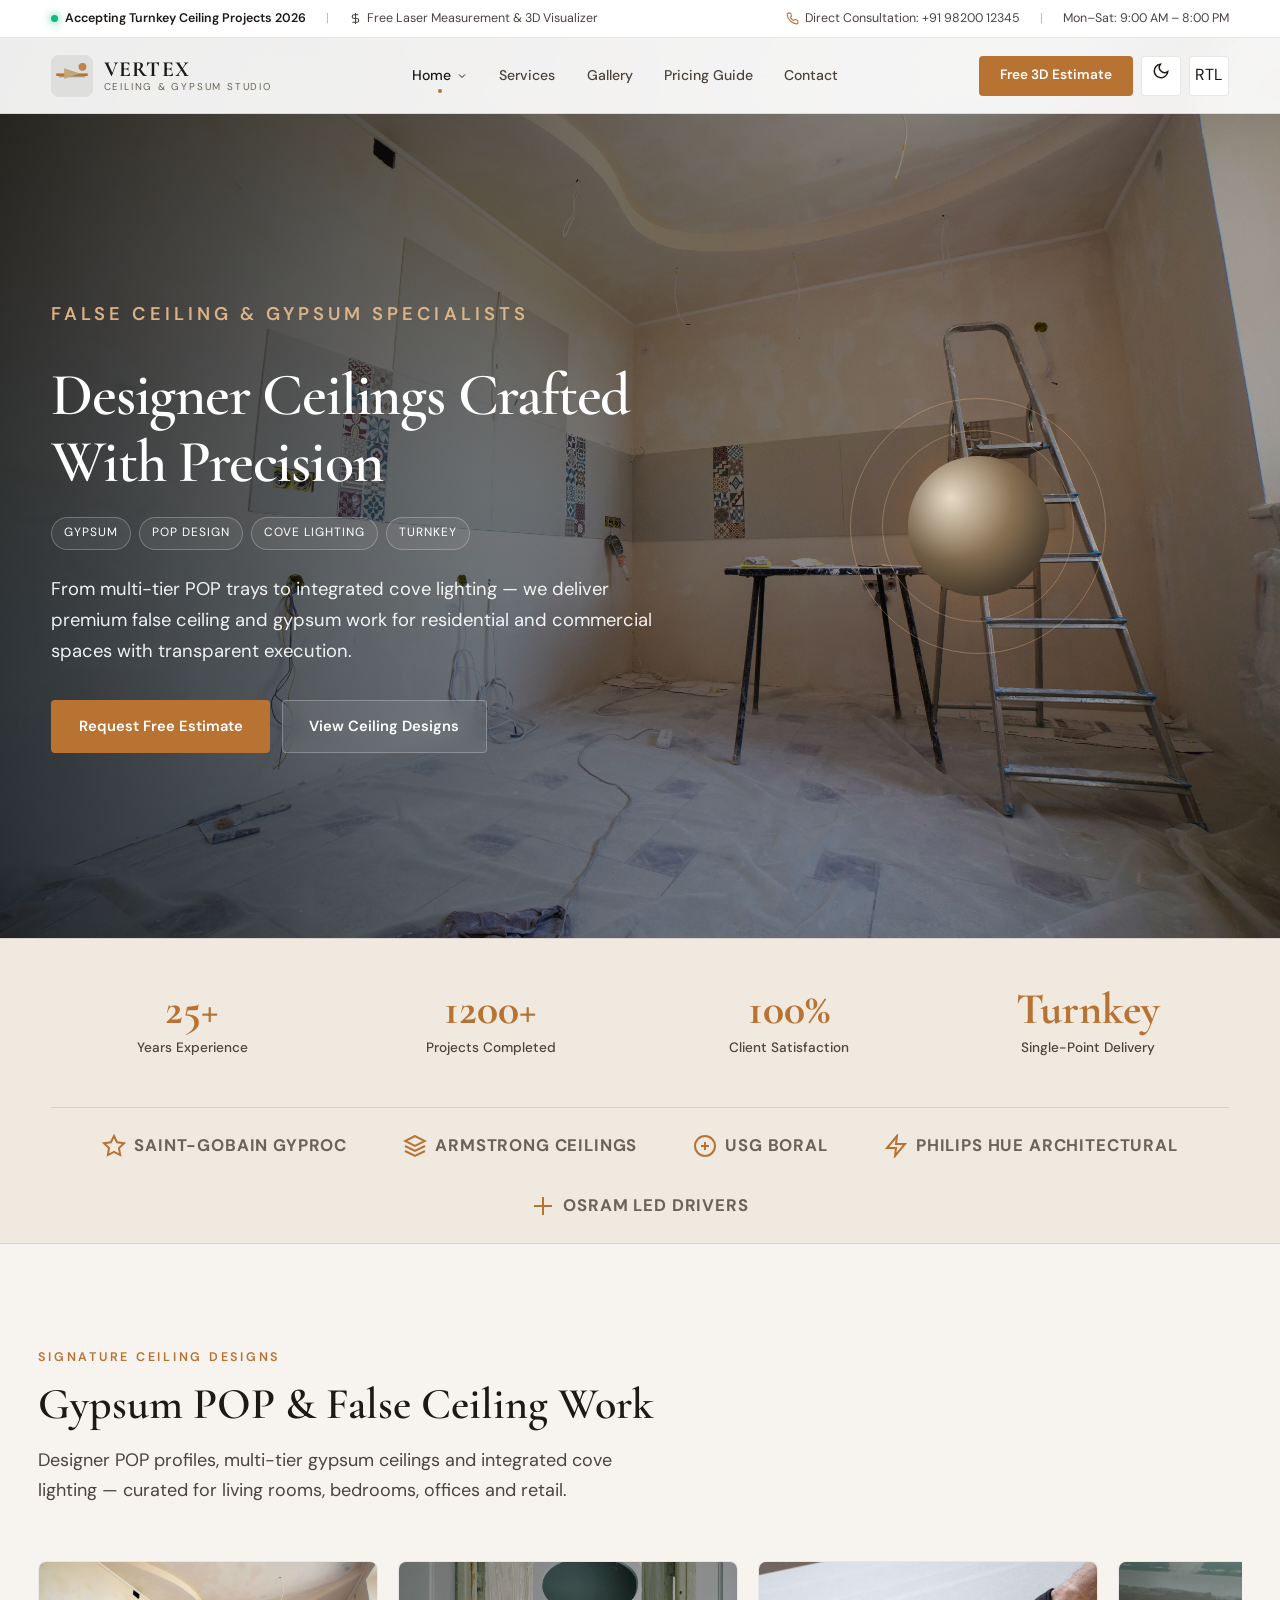
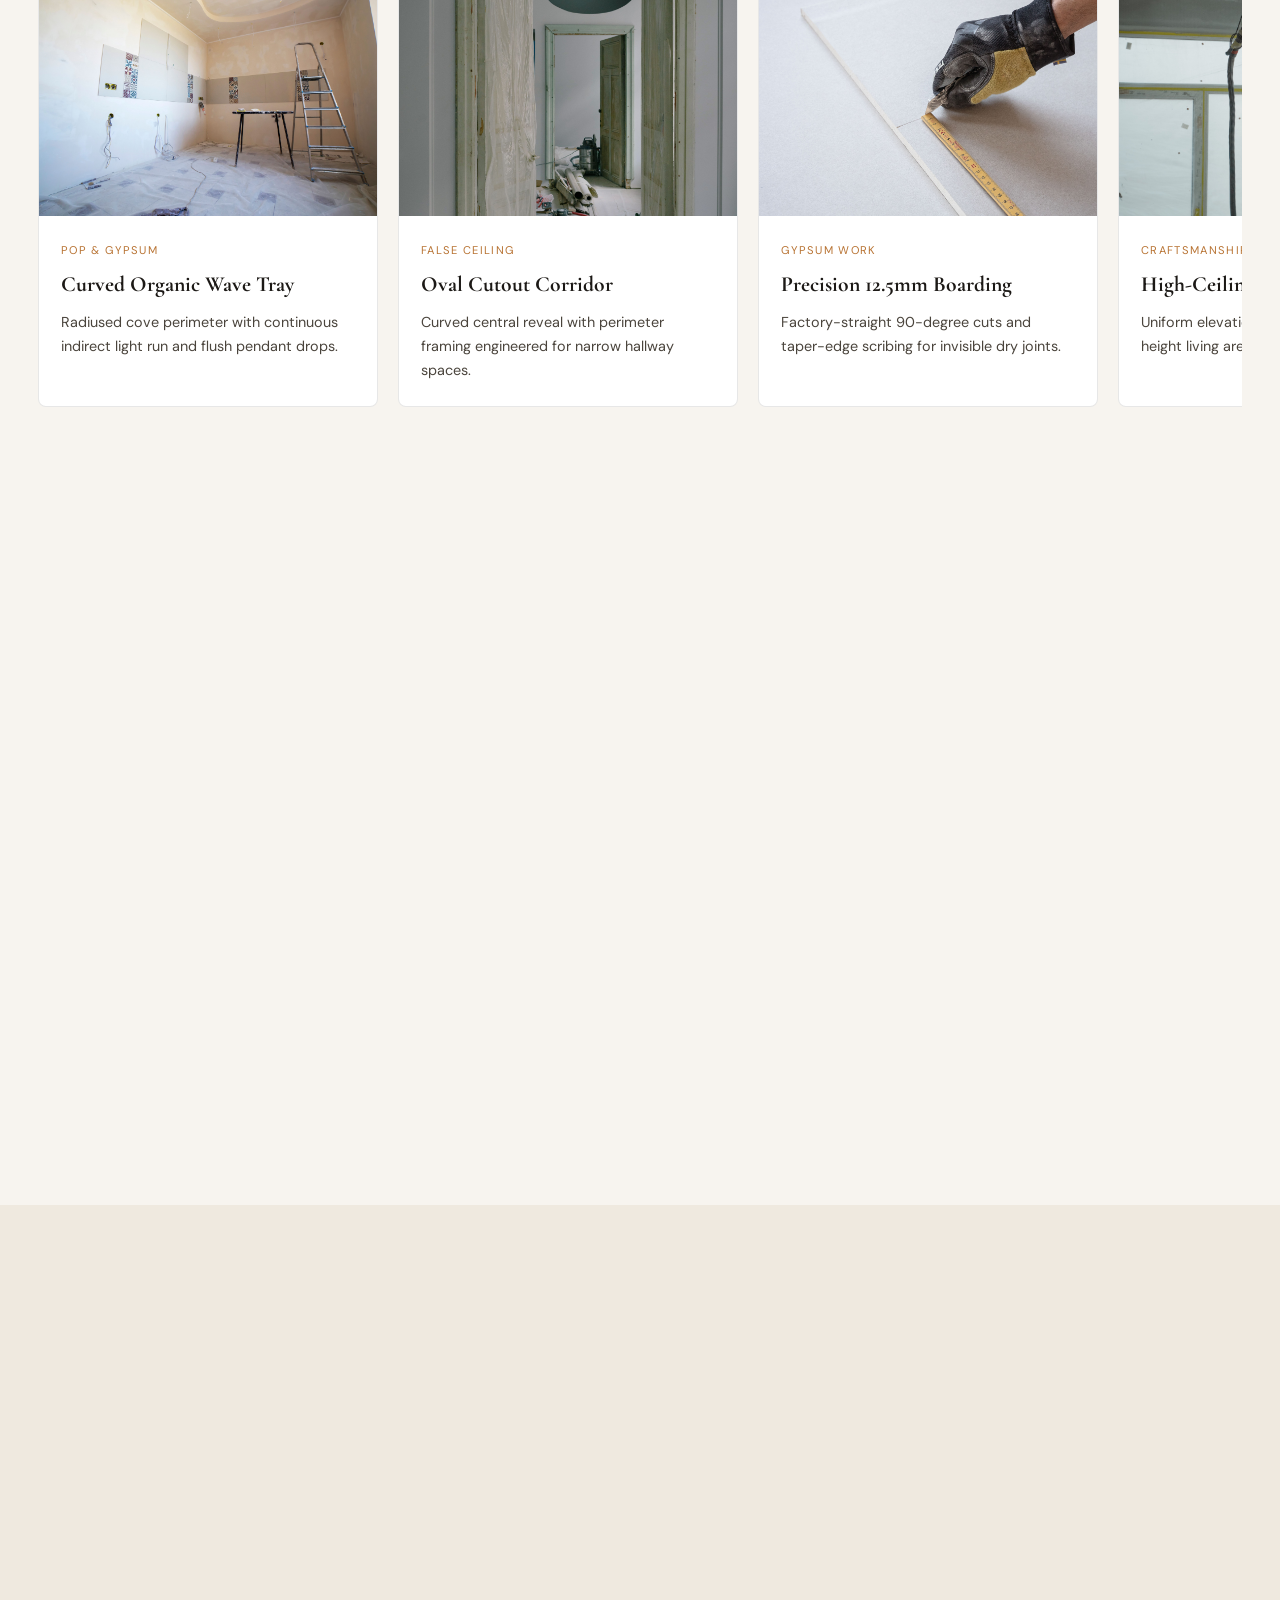
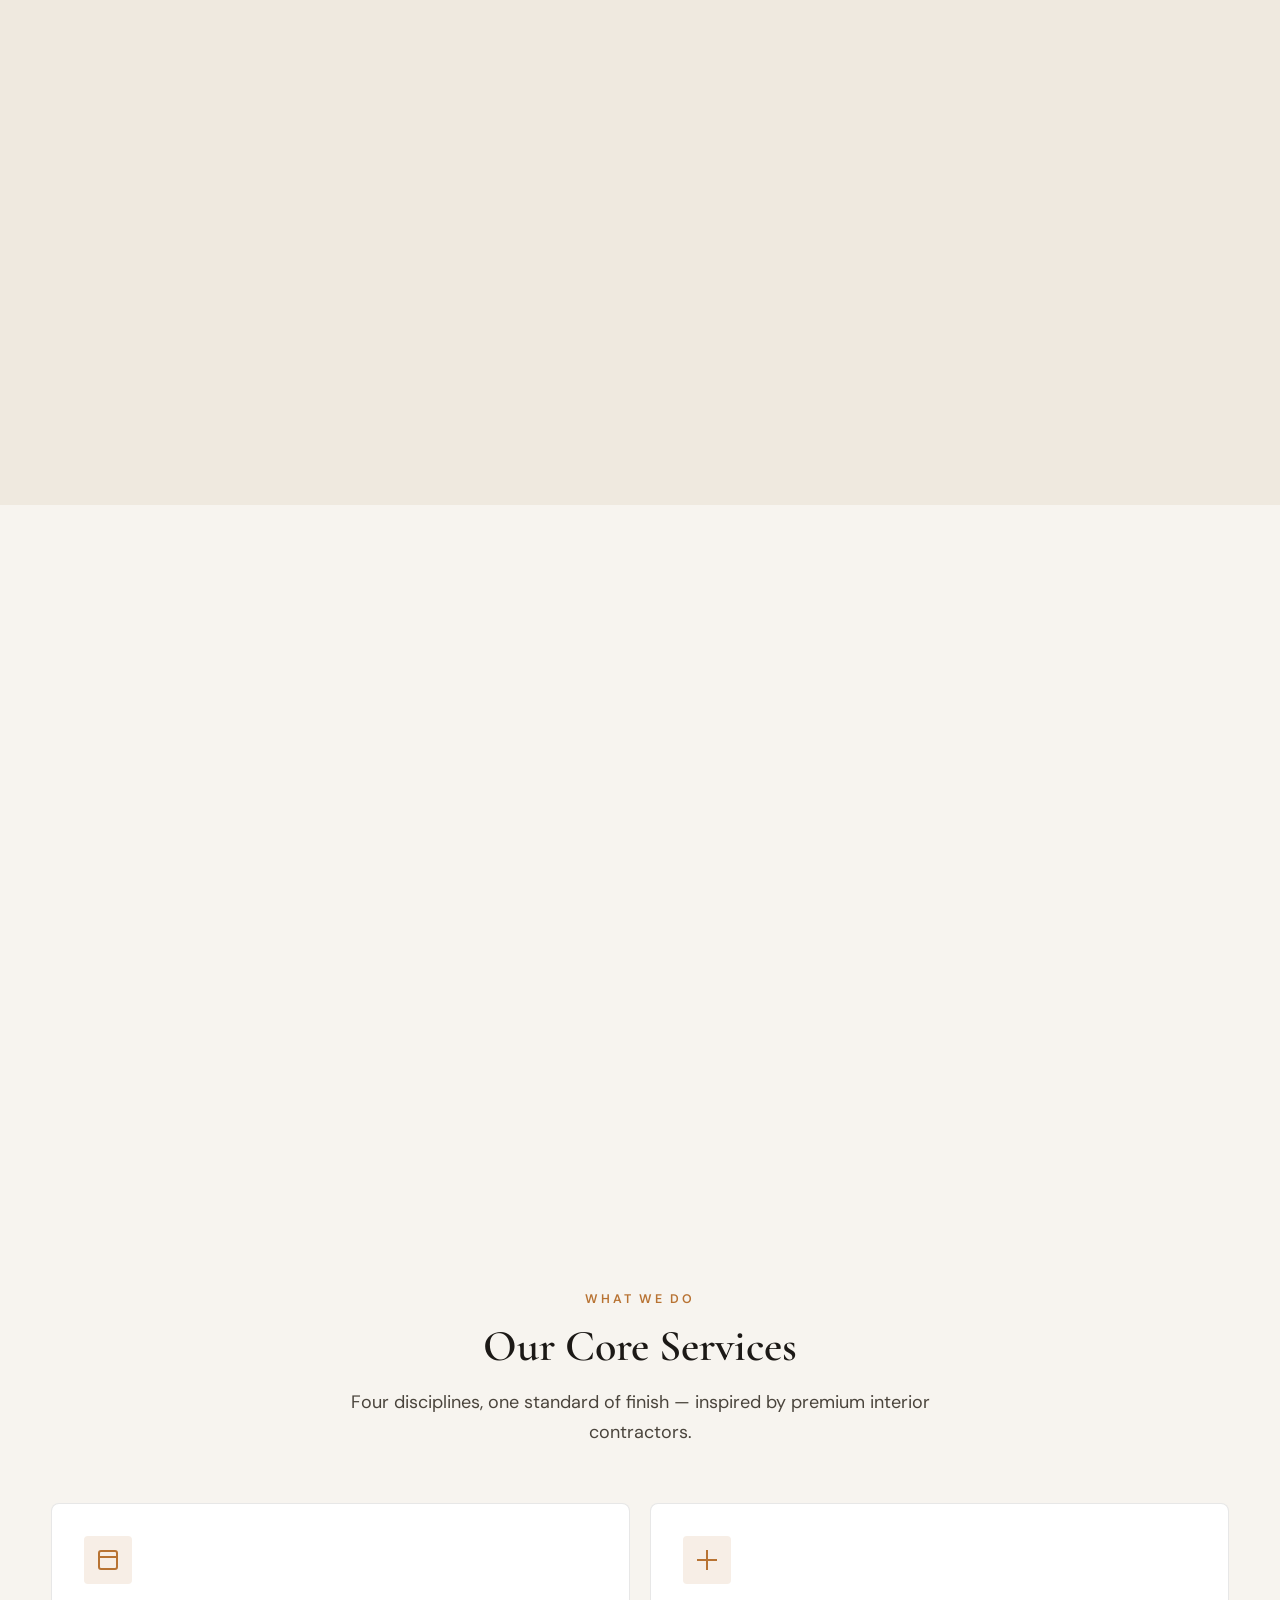
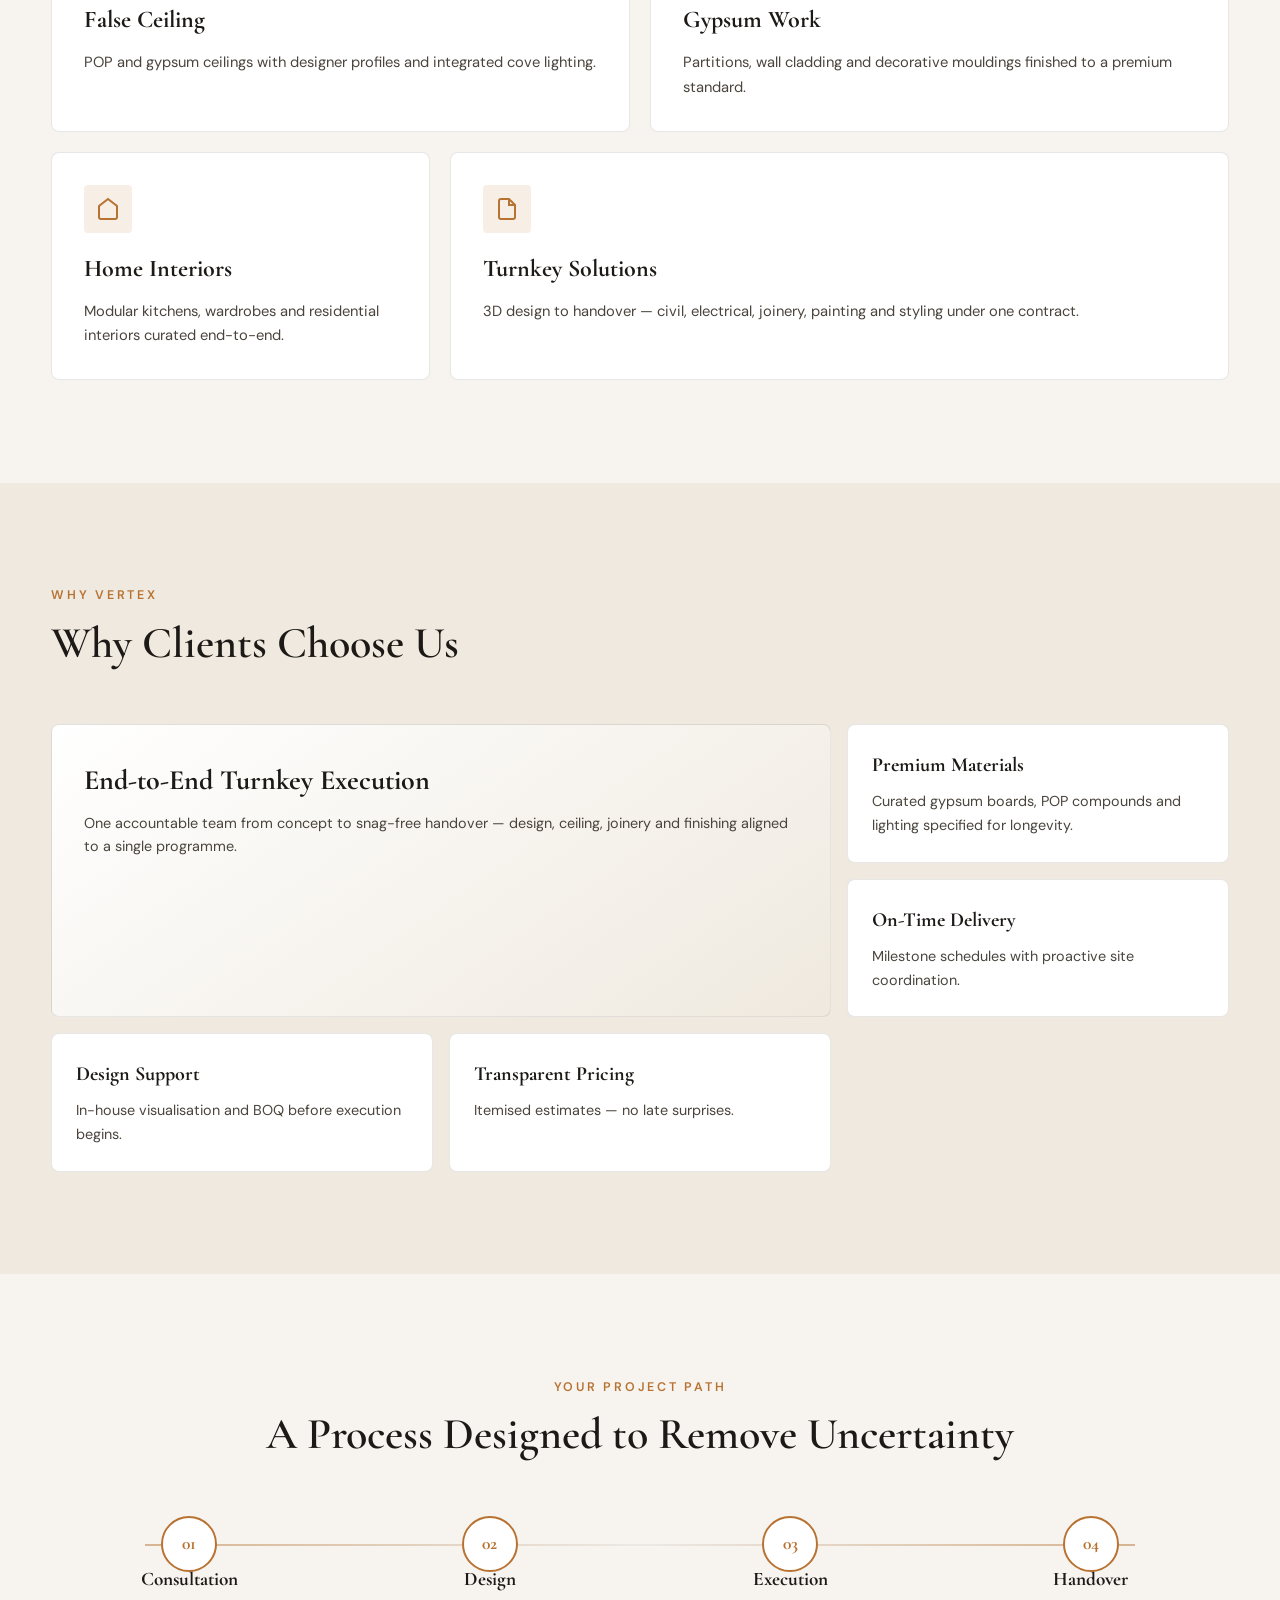
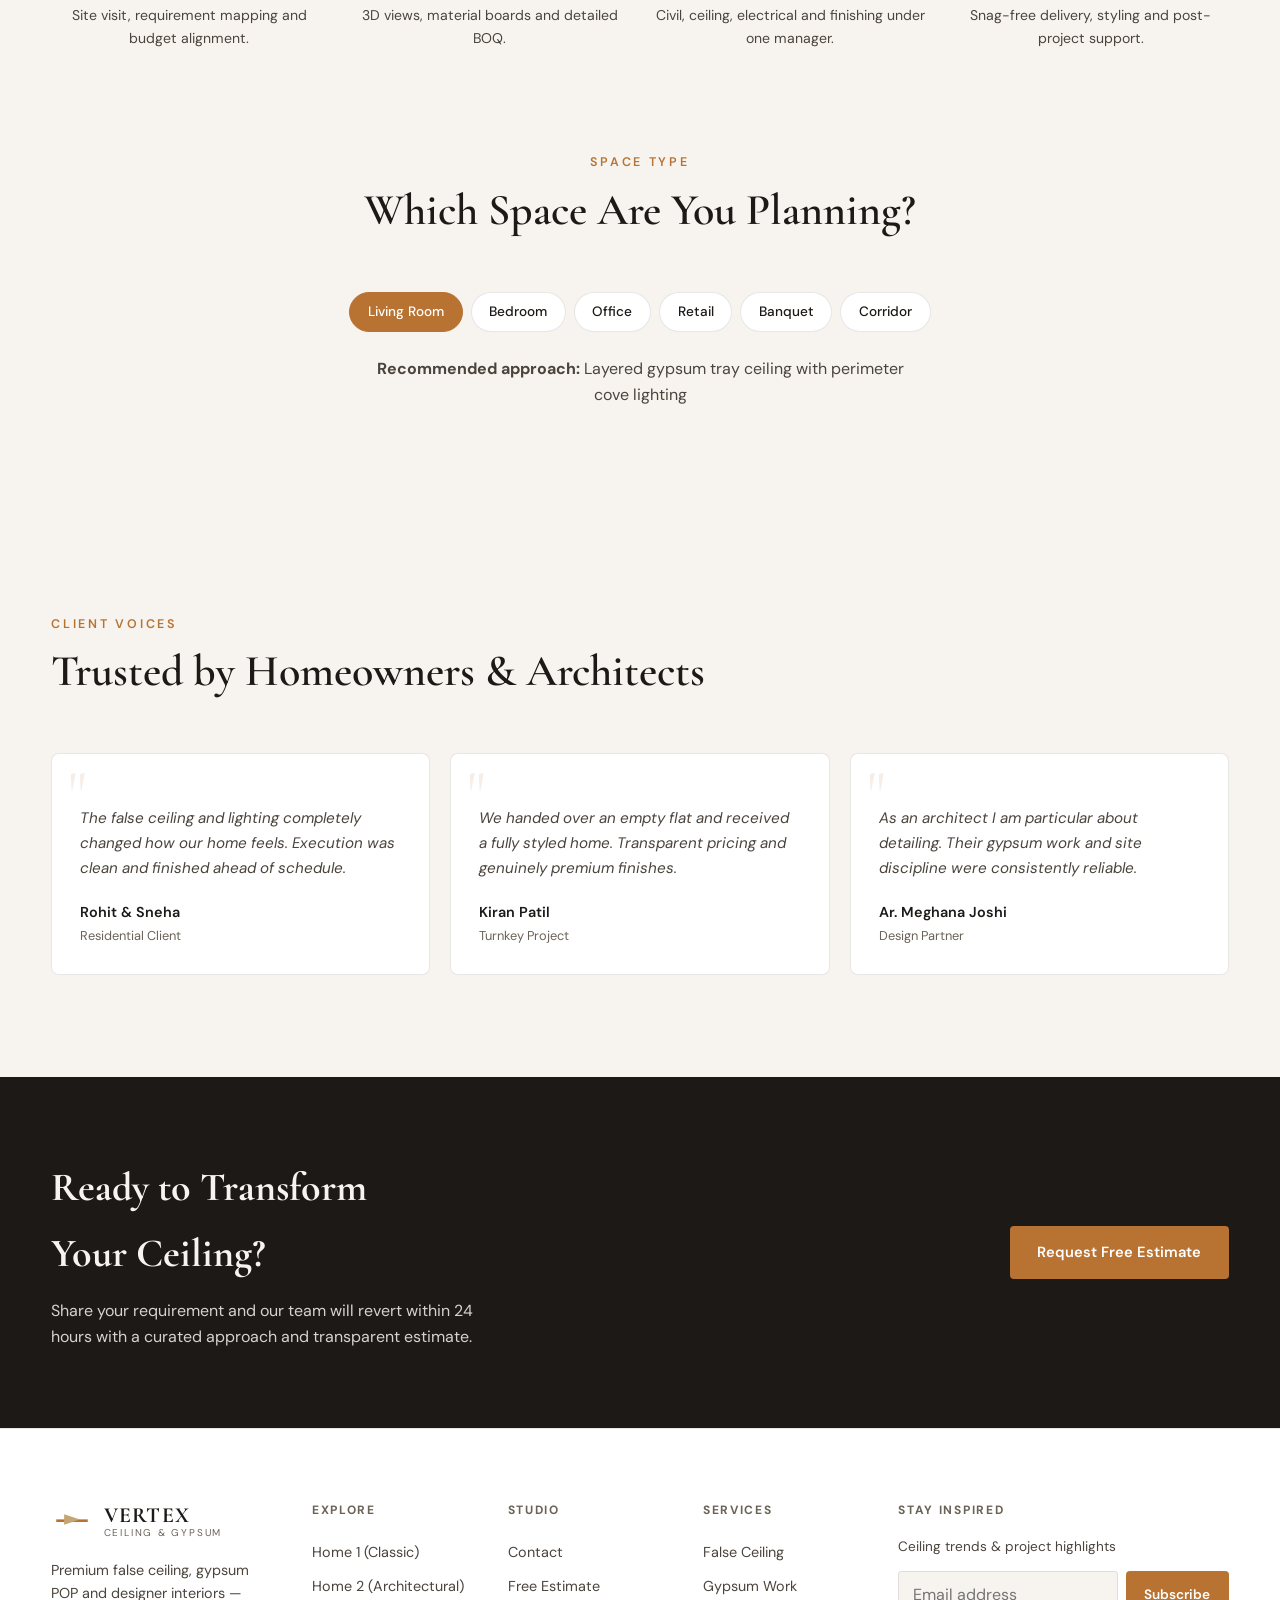
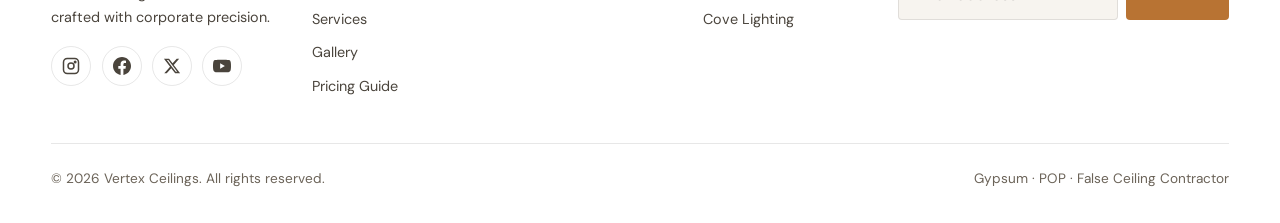
==== index.html @ 54c8048c "Complete false ceiling website: Home 2, unique page layouts, local images and hero videos" ====
<!DOCTYPE html>
<html lang="en">
<head>
  <meta charset="UTF-8" />
  <meta name="viewport" content="width=device-width, initial-scale=1.0" />
  <meta name="description" content="Premium false ceiling, gypsum board, POP design and cove lighting contractor — designer ceilings for homes, offices and commercial spaces." />
  <title>False Ceiling & Gypsum Contractor | VERTEX CEILINGS</title>
  <link rel="icon" href="favicon.svg" type="image/svg+xml" />
  <link rel="stylesheet" href="assets/css/style.css" />
</head>
<body class="has-topbar">
  <!-- Unique Top Announcement Micro-Bar -->
  <aside class="top-micro-bar" aria-label="Quick announcements and contact">
    <div class="top-bar-inner">
      <div class="top-bar-left">
        <span class="status-badge"><span class="status-dot"></span> Accepting Turnkey Ceiling Projects 2026</span>
        <span style="opacity: 0.35;">|</span>
        <span class="top-bar-item" style="display: inline-flex; align-items: center; gap: 0.35rem;">
          <svg width="13" height="13" viewBox="0 0 24 24" fill="none" stroke="currentColor" stroke-width="2"><path d="M12 2v20M17 5H9.5a3.5 3.5 0 0 0 0 7h5a3.5 3.5 0 0 1 0 7H6"/></svg>
          Free Laser Measurement &amp; 3D Visualizer
        </span>
      </div>
      <div class="top-bar-right">
        <a href="tel:+919820012345" class="top-bar-link">
          <svg width="13" height="13" viewBox="0 0 24 24" fill="none" stroke="currentColor" stroke-width="2"><path d="M22 16.92v3a2 2 0 0 1-2.18 2 19.79 19.79 0 0 1-8.63-3.07 19.5 19.5 0 0 1-6-6 19.79 19.79 0 0 1-3.07-8.67A2 2 0 0 1 4.11 2h3a2 2 0 0 1 2 1.72 12.84 12.84 0 0 0 .7 2.81 2 2 0 0 1-.45 2.11L8.09 9.91a16 16 0 0 0 6 6l1.27-1.27a2 2 0 0 1 2.11-.45 12.84 12.84 0 0 0 2.81.7A2 2 0 0 1 22 16.92z"/></svg>
          Direct Consultation: +91 98200 12345
        </a>
        <span style="opacity: 0.35;">|</span>
        <span class="top-bar-item">Mon–Sat: 9:00 AM – 8:00 PM</span>
      </div>
    </div>
  </aside>

  <!-- Unique Architectural Site Header -->
  <header class="site-header" role="banner">
    <div class="container nav-inner">
      <a href="index.html" class="logo" aria-label="Vertex Ceilings home">
        <svg viewBox="0 0 64 64" fill="none" aria-hidden="true"><rect width="64" height="64" rx="12" fill="currentColor" opacity=".08"/><path d="M8 28h48v4H8z" fill="#b87333"/><path d="M12 32h40v2H12z" fill="#8b7355" opacity=".6"/><path d="M20 20l24 8-24 8V20z" fill="#c4a574"/><circle cx="48" cy="18" r="6" fill="#b87333" opacity=".85"/></svg>
        <span class="logo-text"><span class="logo-name">VERTEX</span><span class="logo-tag">Ceiling & Gypsum Studio</span></span>
      </a>

      <nav class="nav-desktop" aria-label="Primary">
        <div class="nav-dropdown">
          <button type="button" class="nav-dropdown-btn" aria-expanded="false">
            Home
            <svg viewBox="0 0 24 24" fill="none" stroke="currentColor" stroke-width="2"><path d="M6 9l6 6 6-6"/></svg>
          </button>
          <div class="dropdown-menu">
            <a href="index.html" class="dropdown-item active">
              <div>
                <div class="dropdown-item-title">Home 1 — Classic Turnkey</div>
                <div class="dropdown-item-desc">Residential Gypsum, POP Trays &amp; Interior Works</div>
              </div>
              <span class="dropdown-item-badge">Classic</span>
            </a>
            <a href="index-2.html" class="dropdown-item">
              <div>
                <div class="dropdown-item-title">Home 2 — Architectural Studio</div>
                <div class="dropdown-item-desc">Commercial Grids, Acoustic Tech &amp; Live Estimator</div>
              </div>
              <span class="dropdown-item-badge" style="background:#2563eb;">Modern</span>
            </a>
          </div>
        </div>
        <a href="services.html">Services</a>
        <a href="gallery.html">Gallery</a>
        <a href="pricing.html">Pricing Guide</a>
        <a href="contact.html">Contact</a>
      </nav>

      <div class="nav-actions">
        <button type="button" class="btn btn-primary btn-sm nav-cta-desktop" data-modal-open="estimate-modal">Free 3D Estimate</button>
        <button type="button" class="icon-btn" data-theme-toggle aria-label="Toggle theme"><span data-theme-icon></span></button>
        <button type="button" class="icon-btn" data-rtl-toggle aria-label="Toggle text direction"><span data-rtl-label>RTL</span></button>
        <button type="button" class="hamburger" aria-label="Open menu" aria-expanded="false"><span></span><span></span><span></span></button>
      </div>
    </div>
  </header>

  <div class="mobile-drawer" aria-hidden="true">
    <div class="drawer-backdrop"></div>
    <nav class="drawer-panel" aria-label="Mobile">
      <div class="drawer-home-group">
        <span style="font-size: 0.72rem; text-transform: uppercase; font-weight: 700; color: var(--accent); padding: 0.2rem 0.5rem;">Select Homepage</span>
        <a href="index.html" class="drawer-home-item active" data-nav>
          <span>Home 1 (Classic Turnkey)</span>
          <span style="font-size: 0.65rem; background: var(--accent); color:#fff; padding: 2px 6px; border-radius: 3px;">Home 1</span>
        </a>
        <a href="index-2.html" class="drawer-home-item" data-nav>
          <span>Home 2 (Architectural Studio)</span>
          <span style="font-size: 0.65rem; background: #2563eb; color:#fff; padding: 2px 6px; border-radius: 3px;">Home 2</span>
        </a>
      </div>
      <a href="services.html" data-nav>Services</a>
      <a href="gallery.html" data-nav>Gallery</a>
      <a href="pricing.html" data-nav>Pricing Guide</a>
      <a href="contact.html" data-nav>Contact</a>
      <div class="drawer-divider"></div>
      <a href="tel:+919820012345" class="drawer-link" style="color:var(--accent); font-weight:600; text-align:center;">📞 Call: +91 98200 12345</a>
      <button type="button" class="drawer-link" data-modal-open="estimate-modal">Free 3D Estimate</button>
      <button type="button" class="drawer-link" data-theme-toggle>Theme Toggle</button>
      <button type="button" class="drawer-link" data-rtl-toggle>RTL / LTR Mode</button>
    </nav>
  </div>

  <main>
    <section class="hero">
      <div class="hero-bg">
        <video autoplay muted loop playsinline poster="assets/IMAGE/1 (14).jpg">
          <source src="assets/V/12684257_1920_1080_60fps.mp4" type="video/mp4" />
          <img src="assets/IMAGE/1 (14).jpg" alt="Luxury living room with designer false ceiling and warm cove lighting" width="1920" height="1080" fetchpriority="high" />
        </video>
      </div>
      <div class="container hero-content">
        <div class="hero-grid">
          <div class="hero-copy reveal">
            <p class="eyebrow">False Ceiling & Gypsum Specialists</p>
            <h1 class="display-heading">Designer Ceilings Crafted With Precision</h1>
            <div class="hero-badges">
              <span class="hero-badge">Gypsum</span>
              <span class="hero-badge">POP Design</span>
              <span class="hero-badge">Cove Lighting</span>
              <span class="hero-badge">Turnkey</span>
            </div>
            <p>From multi-tier POP trays to integrated cove lighting — we deliver premium false ceiling and gypsum work for residential and commercial spaces with transparent execution.</p>
            <div class="hero-actions">
              <button type="button" class="btn btn-primary" data-modal-open="estimate-modal">Request Free Estimate</button>
              <a href="gallery.html" class="btn btn-ghost">View Ceiling Designs</a>
            </div>
          </div>
          <div class="hero-visual reveal">
            <div class="ceiling-3d" aria-hidden="true">
              <div class="ceiling-ring"></div>
              <div class="ceiling-ring"></div>
              <div class="ceiling-core"></div>
            </div>
          </div>
        </div>
      </div>
    </section>

    <section class="stats-strip" aria-label="Company highlights">
      <div class="container stats-grid">
        <div class="stat-item reveal"><div class="stat-num"><span data-counter="25" data-suffix="+">0</span></div><p class="stat-label">Years Experience</p></div>
        <div class="stat-item reveal"><div class="stat-num"><span data-counter="1200" data-suffix="+">0</span></div><p class="stat-label">Projects Completed</p></div>
        <div class="stat-item reveal"><div class="stat-num"><span data-counter="100" data-suffix="%">0</span></div><p class="stat-label">Client Satisfaction</p></div>
        <div class="stat-item reveal"><div class="stat-num">Turnkey</div><p class="stat-label">Single-Point Delivery</p></div>
      </div>
      <div class="container" style="border-top: 1px solid var(--border);">
        <div class="brand-strip reveal">
          <div class="brand-badge-item"><svg viewBox="0 0 24 24" fill="none" stroke="currentColor" stroke-width="2"><path d="M12 2l3.09 6.26L22 9.27l-5 4.87 1.18 6.88L12 17.77l-6.18 3.25L7 14.14 2 9.27l6.91-1.01L12 2z"/></svg> SAINT-GOBAIN GYPROC</div>
          <div class="brand-badge-item"><svg viewBox="0 0 24 24" fill="none" stroke="currentColor" stroke-width="2"><polygon points="12 2 2 7 12 12 22 7 12 2"/><polyline points="2 17 12 22 22 17"/><polyline points="2 12 12 17 22 12"/></svg> ARMSTRONG CEILINGS</div>
          <div class="brand-badge-item"><svg viewBox="0 0 24 24" fill="none" stroke="currentColor" stroke-width="2"><circle cx="12" cy="12" r="10"/><path d="M8 12h8"/><path d="M12 8v8"/></svg> USG BORAL</div>
          <div class="brand-badge-item"><svg viewBox="0 0 24 24" fill="none" stroke="currentColor" stroke-width="2"><path d="M13 2L3 14h9l-1 8 10-12h-9l1-8z"/></svg> PHILIPS HUE ARCHITECTURAL</div>
          <div class="brand-badge-item"><svg viewBox="0 0 24 24" fill="none" stroke="currentColor" stroke-width="2"><path d="M12 3v18M3 12h18"/></svg> OSRAM LED DRIVERS</div>
        </div>
      </div>
    </section>

    <section class="section" id="designs">
      <div class="container-wide">
        <div class="section-header reveal">
          <p class="eyebrow">Signature Ceiling Designs</p>
          <h2 class="section-heading">Gypsum POP & False Ceiling Work</h2>
          <p class="section-lead">Designer POP profiles, multi-tier gypsum ceilings and integrated cove lighting — curated for living rooms, bedrooms, offices and retail.</p>
        </div>
        <div class="designs-scroll">
          <article class="design-card reveal">
            <img src="assets/IMAGE/1 (14).jpg" alt="Curved organic gypsum false ceiling with warm cove light wiring drops" loading="lazy" width="800" height="600" />
            <div class="design-card-body"><span class="design-tag">POP &amp; Gypsum</span><h3>Curved Organic Wave Tray</h3><p>Radiused cove perimeter with continuous indirect light run and flush pendant drops.</p></div>
          </article>
          <article class="design-card reveal">
            <img src="assets/IMAGE/1 (24).jpg" alt="Interior corridor with sculpted oval ceiling cutout and integrated extraction" loading="lazy" width="800" height="600" />
            <div class="design-card-body"><span class="design-tag">False Ceiling</span><h3>Oval Cutout Corridor</h3><p>Curved central reveal with perimeter framing engineered for narrow hallway spaces.</p></div>
          </article>
          <article class="design-card reveal">
            <img src="assets/IMAGE/1 (21).jpg" alt="Craftsman precision scribing 12.5mm Saint-Gobain gypsum board" loading="lazy" width="800" height="600" />
            <div class="design-card-body"><span class="design-tag">Gypsum Work</span><h3>Precision 12.5mm Boarding</h3><p>Factory-straight 90-degree cuts and taper-edge scribing for invisible dry joints.</p></div>
          </article>
          <article class="design-card reveal">
            <img src="assets/IMAGE/1 (7).jpg" alt="Ceiling installer on stilts sanding high ceiling joints" loading="lazy" width="800" height="600" />
            <div class="design-card-body"><span class="design-tag">Craftsmanship</span><h3>High-Ceiling Stilt Sanding</h3><p>Uniform elevation finishing across double-height living areas and lofts.</p></div>
          </article>
          <article class="design-card reveal">
            <img src="assets/IMAGE/1 (31).jpg" alt="Masons applying handcrafted Plaster of Paris over wire mesh backing" loading="lazy" width="800" height="600" />
            <div class="design-card-body"><span class="design-tag">POP Sculpting</span><h3>Wire Lath Classical POP</h3><p>Reinforced expanded metal lath sculpted with traditional crack-proof gypsum plaster.</p></div>
          </article>
          <article class="design-card reveal">
            <img src="assets/IMAGE/1 (27).jpg" alt="Applying joint compound over paper tape on drywall seam" loading="lazy" width="800" height="600" />
            <div class="design-card-body"><span class="design-tag">Finishing</span><h3>Level-5 Feather Skim</h3><p>Three-coat polymer jointing system delivering mirror-smooth seam transitions.</p></div>
          </article>
        </div>
      </div>
    </section>

    <!-- Unique Comparison: Gypsum vs POP Material Matrix -->
    <section class="section" style="padding-top: 0;">
      <div class="container">
        <div class="section-header center reveal">
          <p class="eyebrow">Material Selection</p>
          <h2 class="section-heading">Gypsum Board vs Traditional POP</h2>
          <p class="section-lead">Choosing the right material substrate determines ceiling lifespan, surface precision, and installation speed.</p>
        </div>
        <div class="pricing-table-wrap reveal">
          <table class="tech-spec-table">
            <thead>
              <tr>
                <th scope="col">Evaluation Factor</th>
                <th scope="col" style="color:var(--accent);">Saint-Gobain Gypsum Board</th>
                <th scope="col">Handcrafted POP Plaster</th>
                <th scope="col">Vertex Recommendation</th>
              </tr>
            </thead>
            <tbody>
              <tr>
                <td><strong>Surface Flatness</strong></td>
                <td>Factory-manufactured precision (+/- 0.5mm)</td>
                <td>Depends on mason hand skill</td>
                <td>Gypsum for modern linear rooms</td>
              </tr>
              <tr>
                <td><strong>Turnaround Time</strong></td>
                <td>Fast dry construction (3–7 days)</td>
                <td>Requires drying & curing (10–18 days)</td>
                <td>Gypsum saves 60% site timeline</td>
              </tr>
              <tr>
                <td><strong>Weight & Sag Resistance</strong></td>
                <td>Lightweight on galvanized GI channels</td>
                <td>Heavier mass on wire mesh</td>
                <td>Gypsum guarantees zero sag</td>
              </tr>
              <tr>
                <td><strong>Curve & Moulding Detailing</strong></td>
                <td>Best for step trays, geometric boxes</td>
                <td>Exceptional for intricate hand carvings</td>
                <td>POP for classical domes & florals</td>
              </tr>
              <tr>
                <td><strong>Fire & Moisture Shield</strong></td>
                <td>Specialized MR & FR rated board variants</td>
                <td>Vulnerable to persistent humidity</td>
                <td>MR Gypsum required for kitchens/baths</td>
              </tr>
            </tbody>
          </table>
        </div>
      </div>
    </section>

    <!-- Unique Before & After Ceiling Renovation Showcase -->
    <section class="section" style="background: var(--bg-secondary);">
      <div class="container">
        <div class="section-header reveal">
          <p class="eyebrow">Site Transformation</p>
          <h2 class="section-heading">Before &amp; After Execution</h2>
          <p class="section-lead">See how raw structural slabs, exposed joists, and messy wiring transform into clean, ambient architectural false ceilings.</p>
        </div>
        <div class="matrix-grid">
          <article class="matrix-card reveal">
            <div class="matrix-media">
              <img src="assets/IMAGE/1 (30).jpg" alt="Exposed wooden ceiling joists, old HVAC vent, and raw brick before false ceiling" loading="lazy" />
              <span class="matrix-badge" style="background:rgba(220,38,38,0.85);">Site Condition: Before</span>
            </div>
            <div class="matrix-body">
              <span class="matrix-room-tag">Demolition &amp; Raw Slab</span>
              <h3>Exposed Soffit &amp; Old Joists</h3>
              <p>Cluttered old HVAC ducting, irregular wooden ceiling joists, exposed masonry, and uneven ceiling elevations before restoration.</p>
              <div class="matrix-meta-pills">
                <span class="meta-pill">Scope: Gut Renovation</span>
                <span class="meta-pill">Issue: 3 Exposed Drops</span>
              </div>
            </div>
          </article>

          <article class="matrix-card reveal">
            <div class="matrix-media">
              <img src="assets/IMAGE/1 (6).jpg" alt="Craftsman using orbital vacuum sander to finish green gypsum board false ceiling" loading="lazy" />
              <span class="matrix-badge" style="background:rgba(16,185,129,0.85);">Execution: Level-5 Sanding</span>
            </div>
            <div class="matrix-body">
              <span class="matrix-room-tag">Green Moisture Gyproc</span>
              <h3>Orbital Vacuum Ceiling Sanding</h3>
              <p>Craftsman machine-sanding green moisture-resistant gypsum false ceiling with an integrated vacuum system for an ultra-flat finish.</p>
              <div class="matrix-meta-pills">
                <span class="meta-pill">Saint-Gobain MR Board</span>
                <span class="meta-pill">Dust-Free Sanding</span>
              </div>
            </div>
          </article>

          <article class="matrix-card reveal">
            <div class="matrix-media">
              <img src="assets/IMAGE/1 (14).jpg" alt="Completed curved organic false ceiling with electrical wiring drops" loading="lazy" />
              <span class="matrix-badge" style="background:rgba(184,115,51,0.9);">Turnkey Handover</span>
            </div>
            <div class="matrix-body">
              <span class="matrix-room-tag">Curved Architectural Tray</span>
              <h3>Sculpted Curved Tray Ceiling</h3>
              <p>Custom curved wave POP and gypsum profile with radiused perimeter cove, flush downlight wiring, and precision corner alignment.</p>
              <div class="matrix-meta-pills">
                <span class="meta-pill">Seamless Curves</span>
                <span class="meta-pill">15-Year Sag Warranty</span>
              </div>
            </div>
          </article>
        </div>
      </div>
    </section>

    <section class="section">
      <div class="container about-split reveal">
        <div class="about-image">
          <img src="assets/IMAGE/1 (2).jpg" alt="Master craftsman checking wall and false ceiling level with aluminum spirit level" loading="lazy" width="900" height="720" />
        </div>
        <div>
          <p class="eyebrow">Craftsmanship &amp; Accountability</p>
          <h2 class="section-heading">Decades of Gypsum Expertise, One Point of Contact</h2>
          <p class="section-lead">We deliver gypsum board, POP, designer false ceilings and interior ceiling solutions with quality finishing and durable materials — from a single designer ceiling to complete turnkey handover.</p>
          <ul class="about-list">
            <li>Verified branded materials with documented specifications</li>
            <li>Milestone-driven schedules with weekly site reporting</li>
            <li>Itemised BOQs — transparent pricing, no hidden surprises</li>
            <li>Warranty-backed finishes and responsive after-care</li>
          </ul>
          <a href="services.html" class="btn btn-outline" style="margin-top: 1.5rem;">View Our Services</a>
        </div>
      </div>
    </section>

    <section class="section">
      <div class="container">
        <div class="section-header center reveal">
          <p class="eyebrow">What We Do</p>
          <h2 class="section-heading">Our Core Services</h2>
          <p class="section-lead">Four disciplines, one standard of finish — inspired by premium interior contractors.</p>
        </div>
        <div class="services-grid">
          <article class="service-card reveal">
            <div class="service-icon"><svg width="24" height="24" viewBox="0 0 24 24" fill="none" stroke="currentColor" stroke-width="2"><rect x="3" y="3" width="18" height="18" rx="2"/><path d="M3 9h18"/></svg></div>
            <h3>False Ceiling</h3>
            <p>POP and gypsum ceilings with designer profiles and integrated cove lighting.</p>
          </article>
          <article class="service-card reveal">
            <div class="service-icon"><svg width="24" height="24" viewBox="0 0 24 24" fill="none" stroke="currentColor" stroke-width="2"><path d="M12 2v20M2 12h20"/></svg></div>
            <h3>Gypsum Work</h3>
            <p>Partitions, wall cladding and decorative mouldings finished to a premium standard.</p>
          </article>
          <article class="service-card reveal">
            <div class="service-icon"><svg width="24" height="24" viewBox="0 0 24 24" fill="none" stroke="currentColor" stroke-width="2"><path d="M3 9l9-7 9 7v11a2 2 0 0 1-2 2H5a2 2 0 0 1-2-2z"/></svg></div>
            <h3>Home Interiors</h3>
            <p>Modular kitchens, wardrobes and residential interiors curated end-to-end.</p>
          </article>
          <article class="service-card reveal">
            <div class="service-icon"><svg width="24" height="24" viewBox="0 0 24 24" fill="none" stroke="currentColor" stroke-width="2"><path d="M14 2H6a2 2 0 0 0-2 2v16a2 2 0 0 0 2 2h12a2 2 0 0 0 2-2V8z"/><path d="M14 2v6h6"/></svg></div>
            <h3>Turnkey Solutions</h3>
            <p>3D design to handover — civil, electrical, joinery, painting and styling under one contract.</p>
          </article>
        </div>
      </div>
    </section>

    <section class="section" style="background: var(--bg-secondary);">
      <div class="container">
        <div class="section-header reveal">
          <p class="eyebrow">Why Vertex</p>
          <h2 class="section-heading">Why Clients Choose Us</h2>
        </div>
        <div class="bento-grid">
          <article class="bento-item featured reveal">
            <h3>End-to-End Turnkey Execution</h3>
            <p>One accountable team from concept to snag-free handover — design, ceiling, joinery and finishing aligned to a single programme.</p>
          </article>
          <article class="bento-item reveal"><h3>Premium Materials</h3><p>Curated gypsum boards, POP compounds and lighting specified for longevity.</p></article>
          <article class="bento-item reveal"><h3>On-Time Delivery</h3><p>Milestone schedules with proactive site coordination.</p></article>
          <article class="bento-item reveal"><h3>Design Support</h3><p>In-house visualisation and BOQ before execution begins.</p></article>
          <article class="bento-item reveal"><h3>Transparent Pricing</h3><p>Itemised estimates — no late surprises.</p></article>
        </div>
      </div>
    </section>

    <section class="section">
      <div class="container">
        <div class="section-header center reveal">
          <p class="eyebrow">Your Project Path</p>
          <h2 class="section-heading">A Process Designed to Remove Uncertainty</h2>
        </div>
        <div class="process-timeline">
          <div class="process-step reveal"><span class="step-num">01</span><h3>Consultation</h3><p>Site visit, requirement mapping and budget alignment.</p></div>
          <div class="process-step reveal"><span class="step-num">02</span><h3>Design</h3><p>3D views, material boards and detailed BOQ.</p></div>
          <div class="process-step reveal"><span class="step-num">03</span><h3>Execution</h3><p>Civil, ceiling, electrical and finishing under one manager.</p></div>
          <div class="process-step reveal"><span class="step-num">04</span><h3>Handover</h3><p>Snag-free delivery, styling and post-project support.</p></div>
        </div>
      </div>
    </section>

    <section class="section" style="padding-top: 0;">
      <div class="container">
        <div class="section-header center reveal">
          <p class="eyebrow">Space Type</p>
          <h2 class="section-heading">Which Space Are You Planning?</h2>
        </div>
        <div class="gallery-filters reveal" style="margin-bottom: 1.5rem;">
          <button type="button" class="filter-btn goal-btn active" data-goal="living">Living Room</button>
          <button type="button" class="filter-btn goal-btn" data-goal="bedroom">Bedroom</button>
          <button type="button" class="filter-btn goal-btn" data-goal="office">Office</button>
          <button type="button" class="filter-btn goal-btn" data-goal="retail">Retail</button>
          <button type="button" class="filter-btn goal-btn" data-goal="banquet">Banquet</button>
          <button type="button" class="filter-btn goal-btn" data-goal="corridor">Corridor</button>
        </div>
        <p class="reveal" data-goal-panel style="text-align: center; max-width: 560px; margin: 0 auto; color: var(--text-secondary);"><strong>Recommended approach:</strong> Layered gypsum tray ceiling with perimeter cove lighting</p>
      </div>
    </section>

    <section class="section">
      <div class="container">
        <div class="section-header reveal"><p class="eyebrow">Client Voices</p><h2 class="section-heading">Trusted by Homeowners & Architects</h2></div>
        <div class="testimonials-grid">
          <figure class="testimonial-card reveal"><blockquote>The false ceiling and lighting completely changed how our home feels. Execution was clean and finished ahead of schedule.</blockquote><figcaption><p class="testimonial-author">Rohit &amp; Sneha</p><p class="testimonial-role">Residential Client</p></figcaption></figure>
          <figure class="testimonial-card reveal"><blockquote>We handed over an empty flat and received a fully styled home. Transparent pricing and genuinely premium finishes.</blockquote><figcaption><p class="testimonial-author">Kiran Patil</p><p class="testimonial-role">Turnkey Project</p></figcaption></figure>
          <figure class="testimonial-card reveal"><blockquote>As an architect I am particular about detailing. Their gypsum work and site discipline were consistently reliable.</blockquote><figcaption><p class="testimonial-author">Ar. Meghana Joshi</p><p class="testimonial-role">Design Partner</p></figcaption></figure>
        </div>
      </div>
    </section>

    <section class="cta-band">
      <div class="container cta-band-inner reveal">
        <div>
          <h2>Ready to Transform Your Ceiling?</h2>
          <p>Share your requirement and our team will revert within 24 hours with a curated approach and transparent estimate.</p>
        </div>
        <button type="button" class="btn btn-primary" data-modal-open="estimate-modal">Request Free Estimate</button>
      </div>
    </section>
  </main>

  <footer class="site-footer">
    <div class="container footer-grid">
      <div class="footer-brand">
        <a href="index.html" class="logo"><svg viewBox="0 0 64 64" width="40" height="40" fill="none" aria-hidden="true"><path d="M8 28h48v4H8z" fill="#b87333"/><path d="M20 20l24 8-24 8V20z" fill="#c4a574"/></svg><span class="logo-text"><span class="logo-name">VERTEX</span><span class="logo-tag">Ceiling & Gypsum</span></span></a>
        <p>Premium false ceiling, gypsum POP and designer interiors — crafted with corporate precision.</p>
        <div class="social-row">
          <a href="#" class="social-link" aria-label="Instagram"><svg width="18" height="18" viewBox="0 0 24 24" fill="none" stroke="currentColor" stroke-width="2"><rect x="2" y="2" width="20" height="20" rx="5"/><circle cx="12" cy="12" r="4"/><circle cx="17.5" cy="6.5" r="1" fill="currentColor"/></svg></a>
          <a href="#" class="social-link" aria-label="Facebook"><svg width="18" height="18" viewBox="0 0 24 24" fill="currentColor"><path d="M24 12.073c0-6.627-5.373-12-12-12s-12 5.373-12 12c0 5.99 4.388 10.954 10.125 11.854v-8.385H7.078v-3.47h3.047V9.43c0-3.007 1.792-4.669 4.533-4.669 1.312 0 2.686.235 2.686.235v2.953H15.83c-1.491 0-1.956.925-1.956 1.874v2.25h3.328l-.532 3.47h-2.796v8.385C19.612 23.027 24 18.062 24 12.073z"/></svg></a>
          <a href="#" class="social-link" aria-label="X"><svg width="18" height="18" viewBox="0 0 24 24" fill="currentColor"><path d="M18.244 2.25h3.308l-7.227 8.26 8.502 11.24H16.17l-5.214-6.817L4.99 21.75H1.68l7.73-8.835L1.254 2.25H8.08l4.713 6.231zm-1.161 17.52h1.833L7.084 4.126H5.117z"/></svg></a>
          <a href="#" class="social-link" aria-label="YouTube"><svg width="18" height="18" viewBox="0 0 24 24" fill="currentColor"><path d="M23.498 6.186a3.016 3.016 0 0 0-2.122-2.136C19.505 3.545 12 3.545 12 3.545s-7.505 0-9.377.505A3.017 3.017 0 0 0 .502 6.186C0 8.07 0 12 0 12s0 3.93.502 5.814a3.016 3.016 0 0 0 2.122 2.136c1.871.505 9.376.505 9.376.505s7.505 0 9.377-.505a3.015 3.015 0 0 0 2.122-2.136C24 15.93 24 12 24 12s0-3.93-.502-5.814zM9.545 15.568V8.432L15.818 12l-6.273 3.568z"/></svg></a>
        </div>
      </div>
      <div class="footer-col"><h4>Explore</h4><a href="index.html">Home 1 (Classic)</a><a href="index-2.html">Home 2 (Architectural)</a><a href="services.html">Services</a><a href="gallery.html">Gallery</a><a href="pricing.html">Pricing Guide</a></div>
      <div class="footer-col"><h4>Studio</h4><a href="contact.html">Contact</a><a href="contact.html#estimate">Free Estimate</a></div>
      <div class="footer-col"><h4>Services</h4><a href="services.html#false-ceiling">False Ceiling</a><a href="services.html#gypsum">Gypsum Work</a><a href="services.html#lighting">Cove Lighting</a></div>
      <div class="footer-col"><h4>Stay Inspired</h4><p style="font-size:.85rem;color:var(--text-secondary);">Ceiling trends & project highlights</p><form class="newsletter-form"><input type="email" placeholder="Email address" aria-label="Email for newsletter" required /><button type="submit" class="btn btn-primary btn-sm">Subscribe</button></form><p class="newsletter-msg" style="font-size:.8rem;margin-top:.5rem;"></p></div>
    </div>
    <div class="container footer-bottom"><span>&copy; 2026 Vertex Ceilings. All rights reserved.</span><span>Gypsum · POP · False Ceiling Contractor</span></div>
  </footer>

  <div class="modal" id="estimate-modal" role="dialog" aria-labelledby="estimate-title" aria-hidden="true">
    <div class="modal-backdrop"></div>
    <div class="modal-panel">
      <button type="button" class="modal-close" aria-label="Close">&times;</button>
      <h2 id="estimate-title">Free Estimate Request</h2>
      <p>Tell us about your space — we respond within 24 hours.</p>
      <form data-validate data-success-message="Estimate request received. Our team will contact you shortly.">
        <div class="form-success" role="status"></div>
        <div class="form-group"><label for="est-name">Full Name</label><input id="est-name" name="name" type="text" required autocomplete="name" /></div>
        <div class="form-group"><label for="est-email">Email</label><input id="est-email" name="email" type="email" required autocomplete="email" /></div>
        <div class="form-group"><label for="est-phone">Phone</label><input id="est-phone" name="phone" type="tel" required autocomplete="tel" /></div>
        <div class="form-group"><label for="est-service">Service</label><select id="est-service" name="service" required><option value="">Select service</option><option>False Ceiling</option><option>Gypsum Work</option><option>POP Design</option><option>Cove Lighting</option><option>Turnkey Interiors</option></select></div>
        <div class="form-group"><label for="est-area">Approx. Area (sq.ft.)</label><input id="est-area" name="area" type="text" placeholder="e.g. 850" /></div>
        <button type="submit" class="btn btn-primary" style="width:100%;">Submit Request</button>
      </form>
    </div>
  </div>

  <script src="assets/js/main.js"></script>
</body>
</html>
---- assets/css/style.css ----
/* VERTEX CEILINGS — Design System */
@import url('https://fonts.googleapis.com/css2?family=Cormorant+Garamond:ital,wght@0,500;0,600;0,700;1,500&family=DM+Sans:ital,opsz,wght@0,9..40,400;0,9..40,500;0,9..40,600;0,9..40,700;1,9..40,400&display=swap');

:root {
  --bg-primary: #f7f4ef;
  --bg-secondary: #efe9df;
  --bg-elevated: #ffffff;
  --text-primary: #1c1916;
  --text-secondary: #4a443c;
  --text-muted: #6b6358;
  --accent: #b87333;
  --accent-soft: rgba(184, 115, 51, 0.12);
  --accent-hover: #9a5f28;
  --border: rgba(28, 25, 22, 0.1);
  --shadow: 0 24px 60px rgba(28, 25, 22, 0.08);
  --shadow-soft: 0 8px 32px rgba(28, 25, 22, 0.06);
  --hero-overlay: linear-gradient(105deg, rgba(15, 14, 12, 0.88) 0%, rgba(15, 14, 12, 0.45) 55%, rgba(15, 14, 12, 0.25) 100%);
  --font-display: 'Cormorant Garamond', Georgia, serif;
  --font-body: 'DM Sans', system-ui, sans-serif;
  --nav-height: 76px;
  --radius: 4px;
  --radius-lg: 8px;
  --transition: 0.35s cubic-bezier(0.4, 0, 0.2, 1);
}

[data-theme='dark'] {
  --bg-primary: #141312;
  --bg-secondary: #1c1a18;
  --bg-elevated: #222019;
  --text-primary: #f5f0e8;
  --text-secondary: #d4cdc2;
  --text-muted: #a89f92;
  --accent: #d4a574;
  --accent-soft: rgba(212, 165, 116, 0.15);
  --accent-hover: #e8bc8a;
  --border: rgba(245, 240, 232, 0.12);
  --shadow: 0 24px 60px rgba(0, 0, 0, 0.45);
  --shadow-soft: 0 8px 32px rgba(0, 0, 0, 0.35);
  --hero-overlay: linear-gradient(105deg, rgba(8, 7, 6, 0.92) 0%, rgba(8, 7, 6, 0.55) 55%, rgba(8, 7, 6, 0.35) 100%);
}

*,
*::before,
*::after {
  box-sizing: border-box;
  margin: 0;
  padding: 0;
}

html {
  scroll-behavior: smooth;
}

body {
  font-family: var(--font-body);
  background: var(--bg-primary);
  color: var(--text-primary);
  line-height: 1.65;
  overflow-x: hidden;
  transition: background var(--transition), color var(--transition);
}

img {
  max-width: 100%;
  height: auto;
  display: block;
}

a {
  color: inherit;
  text-decoration: none;
}

ul {
  list-style: none;
}

button,
input,
select,
textarea {
  font: inherit;
  color: inherit;
}

.container {
  width: min(1200px, 92vw);
  margin-inline: auto;
}

.container-wide {
  width: min(1400px, 94vw);
  margin-inline: auto;
}

.eyebrow {
  font-size: clamp(0.7rem, 1.5vw, 0.78rem);
  letter-spacing: 0.22em;
  text-transform: uppercase;
  color: var(--accent);
  font-weight: 600;
  margin-bottom: 0.75rem;
}

.display-heading {
  font-family: var(--font-display);
  font-weight: 600;
  line-height: 1.12;
  font-size: clamp(2.25rem, 5vw, 3.75rem);
  letter-spacing: -0.02em;
}

.section-heading {
  font-family: var(--font-display);
  font-size: clamp(1.85rem, 4vw, 2.75rem);
  font-weight: 600;
  line-height: 1.15;
  margin-bottom: 1rem;
}

.section-lead {
  color: var(--text-secondary);
  font-size: clamp(1rem, 2vw, 1.125rem);
  max-width: 52ch;
}

.section {
  padding: clamp(4rem, 8vw, 7rem) 0;
}

.section-header {
  margin-bottom: clamp(2.5rem, 5vw, 3.5rem);
}

.section-header.center {
  text-align: center;
  margin-inline: auto;
}

.section-header.center .section-lead {
  margin-inline: auto;
}

/* Buttons */
.btn {
  display: inline-flex;
  align-items: center;
  justify-content: center;
  gap: 0.5rem;
  padding: 0.85rem 1.65rem;
  border-radius: var(--radius);
  font-weight: 600;
  font-size: 0.92rem;
  border: 1px solid transparent;
  cursor: pointer;
  transition: transform 0.25s ease, background var(--transition), border-color var(--transition), box-shadow var(--transition);
}

.btn:focus-visible {
  outline: 2px solid var(--accent);
  outline-offset: 3px;
}

.btn-primary {
  background: var(--accent);
  color: #fff;
}

[data-theme='dark'] .btn-primary {
  color: #1c1916;
}

.btn-primary:hover {
  background: var(--accent-hover);
  transform: translateY(-2px);
  box-shadow: var(--shadow-soft);
}

.btn-outline {
  background: transparent;
  border-color: var(--border);
  color: var(--text-primary);
}

.btn-outline:hover {
  border-color: var(--accent);
  color: var(--accent);
}

.btn-ghost {
  background: rgba(255, 255, 255, 0.08);
  border: 1px solid rgba(255, 255, 255, 0.25);
  color: #fff;
  backdrop-filter: blur(8px);
}

.btn-ghost:hover {
  background: rgba(255, 255, 255, 0.15);
}

.btn-sm {
  padding: 0.55rem 1.1rem;
  font-size: 0.85rem;
}

/* Navbar */
.site-header {
  position: fixed;
  top: 0;
  left: 0;
  right: 0;
  z-index: 1000;
  height: var(--nav-height);
  background: color-mix(in srgb, var(--bg-elevated) 92%, transparent);
  backdrop-filter: blur(16px);
  -webkit-backdrop-filter: blur(16px);
  border-bottom: 1px solid var(--border);
  transition: background var(--transition), box-shadow var(--transition), backdrop-filter var(--transition);
}

.site-header.scrolled {
  background: color-mix(in srgb, var(--bg-elevated) 98%, transparent);
  box-shadow: var(--shadow-soft);
}

.nav-inner {
  height: 100%;
  display: flex;
  align-items: center;
  justify-content: space-between;
  gap: 1rem;
}

.logo {
  display: flex;
  align-items: center;
  gap: 0.65rem;
  flex-shrink: 0;
}

.logo svg {
  width: 42px;
  height: 42px;
}

.logo-text {
  display: flex;
  flex-direction: column;
  line-height: 1.1;
}

.logo-name {
  font-family: var(--font-display);
  font-size: 1.35rem;
  font-weight: 700;
  letter-spacing: 0.06em;
}

.logo-tag {
  font-size: 0.62rem;
  letter-spacing: 0.18em;
  text-transform: uppercase;
  color: var(--text-muted);
}

.nav-desktop {
  display: flex;
  align-items: center;
  gap: 0.25rem;
}

.nav-desktop a {
  padding: 0.5rem 0.85rem;
  font-size: 0.88rem;
  font-weight: 500;
  color: var(--text-secondary);
  border-radius: var(--radius);
  position: relative;
  transition: color var(--transition);
}

.nav-desktop a:hover,
.nav-desktop a.active {
  color: var(--text-primary);
}

.nav-desktop a.active::after {
  content: '';
  position: absolute;
  bottom: 0.15rem;
  left: 50%;
  transform: translateX(-50%);
  width: 4px;
  height: 4px;
  border-radius: 50%;
  background: var(--accent);
}

.nav-actions {
  display: flex;
  align-items: center;
  gap: 0.5rem;
}

.icon-btn {
  width: 40px;
  height: 40px;
  border: 1px solid var(--border);
  border-radius: var(--radius);
  background: var(--bg-elevated);
  cursor: pointer;
  display: grid;
  place-items: center;
  transition: border-color var(--transition), background var(--transition);
}

.icon-btn:hover {
  border-color: var(--accent);
}

.icon-btn svg {
  width: 18px;
  height: 18px;
}

.nav-cta {
  display: none;
}

.nav-cta-desktop {
  width: auto !important;
  height: 40px !important;
  display: inline-flex !important;
  align-items: center !important;
  justify-content: center !important;
  padding: 0.55rem 1.25rem !important;
  white-space: nowrap !important;
  border-radius: var(--radius) !important;
  background: var(--accent) !important;
  color: #fff !important;
  font-weight: 600 !important;
  box-shadow: none !important;
}

[data-theme='dark'] .nav-cta-desktop {
  color: #1c1916 !important;
}

.hamburger {
  display: none;
  width: 44px;
  height: 44px;
  border: 1px solid var(--border);
  border-radius: var(--radius);
  background: var(--bg-elevated);
  cursor: pointer;
  flex-direction: column;
  align-items: center;
  justify-content: center;
  gap: 5px;
}

.hamburger span {
  width: 20px;
  height: 2px;
  background: var(--text-primary);
  transition: transform var(--transition), opacity var(--transition);
}

.hamburger.open span:nth-child(1) {
  transform: translateY(7px) rotate(45deg);
}

.hamburger.open span:nth-child(2) {
  opacity: 0;
}

.hamburger.open span:nth-child(3) {
  transform: translateY(-7px) rotate(-45deg);
}

.mobile-drawer {
  position: fixed;
  inset: 0;
  z-index: 1100;
  pointer-events: none;
  visibility: hidden;
}

.mobile-drawer.open {
  pointer-events: auto;
  visibility: visible;
}

.drawer-backdrop {
  position: absolute;
  inset: 0;
  background: rgba(0, 0, 0, 0.5);
  opacity: 0;
  transition: opacity var(--transition);
}

.mobile-drawer.open .drawer-backdrop {
  opacity: 1;
}

.drawer-panel {
  position: absolute;
  top: 0;
  bottom: 0;
  left: 0;
  width: min(320px, 88vw);
  background: var(--bg-elevated);
  box-shadow: var(--shadow);
  padding: calc(var(--nav-height) + 1rem) 1.5rem 2rem;
  display: flex;
  flex-direction: column;
  gap: 0.25rem;
  transform: translateX(-100%);
  transition: transform var(--transition);
}

[dir='rtl'] .drawer-panel {
  transform: translateX(100%);
  left: auto;
  right: 0;
}

.mobile-drawer.open .drawer-panel {
  transform: translateX(0);
}

.drawer-panel a,
.drawer-panel button.drawer-link {
  padding: 0.85rem 1rem;
  text-align: center;
  font-weight: 500;
  border-radius: var(--radius);
  border: none;
  background: none;
  width: 100%;
  cursor: pointer;
}

.drawer-panel a:hover,
.drawer-panel button.drawer-link:hover {
  background: var(--accent-soft);
}

.drawer-divider {
  height: 1px;
  background: var(--border);
  margin: 0.75rem 0;
}

/* Hero */
.hero {
  min-height: 100vh;
  min-height: 100dvh;
  display: grid;
  align-items: center;
  position: relative;
  padding-top: var(--nav-height);
}

.hero-bg {
  position: absolute;
  inset: 0;
  z-index: 0;
}

.hero-bg img,
.hero-bg video {
  width: 100%;
  height: 100%;
  object-fit: cover;
  position: absolute;
  inset: 0;
}

.hero-bg::after {
  content: '';
  position: absolute;
  inset: 0;
  background: var(--hero-overlay);
  z-index: 1;
  pointer-events: none;
}

.hero-content {
  position: relative;
  z-index: 2;
  padding: clamp(3rem, 8vw, 6rem) 0;
}

/* Page Hero (Inner Pages: Services, Gallery, Pricing, Contact) */
.page-hero {
  position: relative;
  min-height: 320px;
  display: flex;
  align-items: center;
  padding: calc(var(--nav-height) + 1.5rem) 0 3rem;
  overflow: hidden;
  color: #fff;
  background: #141312;
}

.page-hero-bg {
  position: absolute;
  inset: 0;
  z-index: 0;
}

.page-hero-bg img,
.page-hero-bg video {
  width: 100%;
  height: 100%;
  object-fit: cover;
  object-position: center;
  position: absolute;
  inset: 0;
}

.page-hero-bg::after {
  content: '';
  position: absolute;
  inset: 0;
  background: linear-gradient(135deg, rgba(15, 14, 12, 0.90) 0%, rgba(15, 14, 12, 0.72) 55%, rgba(15, 14, 12, 0.50) 100%);
  z-index: 1;
  pointer-events: none;
}
}

.page-hero .container {
  position: relative;
  z-index: 1;
}

.page-hero .eyebrow {
  color: #e8bc8a;
  margin-bottom: 0.5rem;
}

.page-hero .display-heading {
  color: #fff;
  font-size: clamp(2rem, 3.8vw, 3rem);
  line-height: 1.18;
  margin-bottom: 0.75rem;
}

.page-hero .section-lead {
  color: rgba(255, 255, 255, 0.88);
  max-width: 62ch;
}

.hero-grid {
  display: grid;
  grid-template-columns: 1.1fr 0.9fr;
  gap: clamp(2rem, 5vw, 4rem);
  align-items: center;
}

.hero-copy {
  color: #fff;
  max-width: 38rem;
}

.hero-copy .eyebrow {
  color: #e8bc8a;
}

.hero-copy .display-heading {
  margin-bottom: 1.25rem;
}

.hero-copy p {
  font-size: clamp(1rem, 2vw, 1.15rem);
  opacity: 0.92;
  margin-bottom: 2rem;
  line-height: 1.7;
}

.hero-badges {
  display: flex;
  flex-wrap: wrap;
  gap: 0.5rem;
  margin-bottom: 1.5rem;
}

.hero-badge {
  font-size: 0.75rem;
  letter-spacing: 0.08em;
  text-transform: uppercase;
  padding: 0.35rem 0.75rem;
  border: 1px solid rgba(255, 255, 255, 0.25);
  border-radius: 999px;
  background: rgba(255, 255, 255, 0.06);
}

.hero-actions {
  display: flex;
  flex-wrap: wrap;
  gap: 0.75rem;
}

.hero-visual {
  position: relative;
  display: flex;
  justify-content: center;
}

.ceiling-3d {
  width: min(320px, 80vw);
  aspect-ratio: 1;
  position: relative;
  perspective: 800px;
}

.ceiling-ring {
  position: absolute;
  inset: 10%;
  border: 1px solid rgba(232, 188, 138, 0.35);
  border-radius: 50%;
  animation: spin-slow 24s linear infinite;
}

.ceiling-ring:nth-child(2) {
  inset: 20%;
  animation-direction: reverse;
  animation-duration: 18s;
}

.ceiling-core {
  position: absolute;
  inset: 28%;
  background: radial-gradient(circle at 30% 30%, #e8dcc8, #8b7355 45%, #3d3428);
  border-radius: 50%;
  box-shadow: 0 0 60px rgba(184, 115, 51, 0.4), inset 0 -20px 40px rgba(0, 0, 0, 0.3);
  animation: float 6s ease-in-out infinite;
}

@keyframes spin-slow {
  to {
    transform: rotate(360deg);
  }
}

@keyframes float {
  0%,
  100% {
    transform: translateY(0) rotateX(8deg);
  }
  50% {
    transform: translateY(-12px) rotateX(12deg);
  }
}

/* Stats */
.stats-strip {
  background: var(--bg-secondary);
  border-block: 1px solid var(--border);
}

.stats-grid {
  display: grid;
  grid-template-columns: repeat(4, 1fr);
  gap: 1rem;
  padding: 2rem 0;
}

.stat-item {
  text-align: center;
  padding: 1rem;
}

.stat-num {
  font-family: var(--font-display);
  font-size: clamp(2rem, 4vw, 2.75rem);
  font-weight: 700;
  color: var(--accent);
  line-height: 1;
}

.stat-num .suffix {
  font-size: 0.6em;
}

.stat-label {
  margin-top: 0.35rem;
  font-size: 0.85rem;
  color: var(--text-secondary);
  font-weight: 500;
}

/* Featured designs — horizontal scroll */
.designs-scroll {
  display: flex;
  gap: 1.25rem;
  overflow-x: auto;
  padding-bottom: 1rem;
  scroll-snap-type: x mandatory;
  -webkit-overflow-scrolling: touch;
  scrollbar-width: thin;
}

.design-card {
  flex: 0 0 min(340px, 85vw);
  scroll-snap-align: start;
  background: var(--bg-elevated);
  border: 1px solid var(--border);
  border-radius: var(--radius-lg);
  overflow: hidden;
  transition: transform var(--transition), box-shadow var(--transition);
}

.design-card:hover {
  transform: translateY(-6px);
  box-shadow: var(--shadow);
}

.design-card img {
  width: 100%;
  aspect-ratio: 4/3;
  object-fit: cover;
  transition: transform 0.6s ease;
}

.design-card:hover img {
  transform: scale(1.04);
}

.design-card-body {
  padding: 1.25rem 1.35rem 1.5rem;
}

.design-card-body h3 {
  font-family: var(--font-display);
  font-size: 1.35rem;
  margin-bottom: 0.5rem;
}

.design-card-body p {
  font-size: 0.9rem;
  color: var(--text-secondary);
}

.design-tag {
  display: inline-block;
  font-size: 0.7rem;
  letter-spacing: 0.12em;
  text-transform: uppercase;
  color: var(--accent);
  margin-bottom: 0.5rem;
}

/* Asymmetric about block */
.about-split {
  display: grid;
  grid-template-columns: 0.95fr 1.05fr;
  gap: clamp(2rem, 5vw, 4rem);
  align-items: center;
}

.about-split.reverse {
  direction: ltr;
}

.about-split.reverse .about-image {
  order: 2;
}

[dir='rtl'] .about-split.reverse .about-image {
  order: 0;
}

.about-image {
  position: relative;
  border-radius: var(--radius-lg);
  overflow: hidden;
  box-shadow: var(--shadow);
}

.about-image img {
  width: 100%;
  aspect-ratio: 5/4;
  object-fit: cover;
}

.about-image::before {
  content: '';
  position: absolute;
  inset: 0;
  border: 1px solid var(--border);
  border-radius: var(--radius-lg);
  transform: translate(12px, 12px);
  z-index: -1;
}

.about-list {
  margin-top: 1.5rem;
  display: flex;
  flex-direction: column;
  gap: 0.75rem;
}

.about-list li {
  display: flex;
  gap: 0.65rem;
  align-items: flex-start;
  color: var(--text-secondary);
  font-size: 0.95rem;
}

.about-list li::before {
  content: '';
  width: 6px;
  height: 6px;
  background: var(--accent);
  border-radius: 50%;
  margin-top: 0.55rem;
  flex-shrink: 0;
}

/* Services grid — varied */
.services-grid {
  display: grid;
  grid-template-columns: repeat(12, 1fr);
  gap: 1.25rem;
}

.service-card {
  background: var(--bg-elevated);
  border: 1px solid var(--border);
  border-radius: var(--radius-lg);
  padding: clamp(1.5rem, 3vw, 2rem);
  transition: border-color var(--transition), transform var(--transition);
}

.service-card:hover {
  border-color: color-mix(in srgb, var(--accent) 40%, var(--border));
  transform: translateY(-4px);
}

.service-card:nth-child(1) {
  grid-column: span 6;
}

.service-card:nth-child(2) {
  grid-column: span 6;
}

.service-card:nth-child(3) {
  grid-column: span 4;
}

.service-card:nth-child(4) {
  grid-column: span 8;
}

.service-icon {
  width: 48px;
  height: 48px;
  border-radius: var(--radius);
  background: var(--accent-soft);
  display: grid;
  place-items: center;
  margin-bottom: 1rem;
  color: var(--accent);
}

.service-card h3 {
  font-family: var(--font-display);
  font-size: 1.5rem;
  margin-bottom: 0.65rem;
}

.service-card p {
  color: var(--text-secondary);
  font-size: 0.92rem;
}

/* Why choose — bento */
.bento-grid {
  display: grid;
  grid-template-columns: repeat(3, 1fr);
  gap: 1rem;
}

.bento-item {
  background: var(--bg-elevated);
  border: 1px solid var(--border);
  border-radius: var(--radius-lg);
  padding: 1.5rem;
}

.bento-item.featured {
  grid-column: span 2;
  grid-row: span 2;
  padding: 2rem;
  background: linear-gradient(145deg, var(--bg-elevated), var(--bg-secondary));
}

.bento-item h3 {
  font-family: var(--font-display);
  font-size: 1.25rem;
  margin-bottom: 0.5rem;
}

.bento-item p {
  font-size: 0.9rem;
  color: var(--text-secondary);
}

.bento-item.featured h3 {
  font-size: 1.75rem;
}

/* Process timeline */
.process-timeline {
  display: grid;
  grid-template-columns: repeat(4, 1fr);
  gap: 1.5rem;
  position: relative;
}

.process-timeline::before {
  content: '';
  position: absolute;
  top: 28px;
  left: 8%;
  right: 8%;
  height: 2px;
  background: linear-gradient(90deg, var(--accent), var(--border), var(--accent));
  opacity: 0.5;
}

.process-step {
  position: relative;
  text-align: center;
  padding-top: 3rem;
}

.step-num {
  position: absolute;
  top: 0;
  left: 50%;
  transform: translateX(-50%);
  width: 56px;
  height: 56px;
  border-radius: 50%;
  background: var(--bg-elevated);
  border: 2px solid var(--accent);
  display: grid;
  place-items: center;
  font-family: var(--font-display);
  font-weight: 700;
  font-size: 1.1rem;
  color: var(--accent);
  z-index: 1;
}

.process-step h3 {
  font-family: var(--font-display);
  font-size: 1.2rem;
  margin-bottom: 0.5rem;
}

.process-step p {
  font-size: 0.88rem;
  color: var(--text-secondary);
}

/* Testimonials */
.testimonials-grid {
  display: grid;
  grid-template-columns: repeat(3, 1fr);
  gap: 1.25rem;
}

.testimonial-card {
  background: var(--bg-elevated);
  border: 1px solid var(--border);
  border-radius: var(--radius-lg);
  padding: 1.75rem;
  position: relative;
}

.testimonial-card::before {
  content: '"';
  font-family: var(--font-display);
  font-size: 4rem;
  line-height: 1;
  color: var(--accent-soft);
  position: absolute;
  top: 0.5rem;
  left: 1rem;
}

.testimonial-card blockquote {
  font-size: 0.95rem;
  color: var(--text-secondary);
  margin-bottom: 1.25rem;
  padding-top: 1.5rem;
  font-style: italic;
}

.testimonial-author {
  font-weight: 600;
  font-size: 0.9rem;
}

.testimonial-role {
  font-size: 0.8rem;
  color: var(--text-muted);
}

/* CTA band */
.cta-band {
  background: var(--text-primary);
  color: #f7f4ef;
  padding: clamp(3rem, 6vw, 5rem) 0;
}

[data-theme='dark'] .cta-band {
  background: #0a0908;
  border-top: 1px solid var(--border);
}

.cta-band-inner {
  display: flex;
  flex-wrap: wrap;
  align-items: center;
  justify-content: space-between;
  gap: 2rem;
}

.cta-band h2 {
  font-family: var(--font-display);
  font-size: clamp(1.75rem, 3.5vw, 2.5rem);
  max-width: 20ch;
}

.cta-band p {
  opacity: 0.85;
  max-width: 40ch;
  margin-top: 0.75rem;
}

/* Page hero inner */
.page-hero {
  padding-top: calc(var(--nav-height) + 3rem);
  padding-bottom: 3rem;
  position: relative;
  min-height: 42vh;
  display: flex;
  align-items: flex-end;
}

.page-hero-bg {
  position: absolute;
  inset: 0;
  z-index: 0;
}

.page-hero-bg img {
  width: 100%;
  height: 100%;
  object-fit: cover;
}

.page-hero-bg::after {
  content: '';
  position: absolute;
  inset: 0;
  background: var(--hero-overlay);
}

.page-hero .container {
  position: relative;
  z-index: 1;
  color: #fff;
}

.page-hero .section-lead {
  color: rgba(255, 255, 255, 0.88);
}

/* Gallery */
.gallery-filters {
  display: flex;
  flex-wrap: wrap;
  gap: 0.5rem;
  justify-content: center;
  margin-bottom: 2rem;
}

.filter-btn {
  padding: 0.5rem 1.1rem;
  border: 1px solid var(--border);
  border-radius: 999px;
  background: var(--bg-elevated);
  cursor: pointer;
  font-size: 0.85rem;
  font-weight: 500;
  transition: all var(--transition);
}

.filter-btn.active,
.filter-btn:hover {
  background: var(--accent);
  border-color: var(--accent);
  color: #fff;
}

[data-theme='dark'] .filter-btn.active {
  color: #1c1916;
}

.gallery-masonry {
  columns: 3;
  column-gap: 1rem;
}

.gallery-item {
  break-inside: avoid;
  margin-bottom: 1rem;
  border-radius: var(--radius-lg);
  overflow: hidden;
  position: relative;
  cursor: pointer;
  border: 1px solid var(--border);
}

.gallery-item img {
  width: 100%;
  object-fit: cover;
  transition: transform 0.5s ease;
}

.gallery-item:hover img {
  transform: scale(1.05);
}

.gallery-overlay {
  position: absolute;
  inset: 0;
  background: linear-gradient(to top, rgba(0, 0, 0, 0.75), transparent 55%);
  opacity: 0;
  transition: opacity var(--transition);
  display: flex;
  flex-direction: column;
  justify-content: flex-end;
  padding: 1.25rem;
  color: #fff;
}

.gallery-item:hover .gallery-overlay {
  opacity: 1;
}

.gallery-overlay h3 {
  font-family: var(--font-display);
  font-size: 1.2rem;
}

.gallery-overlay span {
  font-size: 0.8rem;
  opacity: 0.85;
}

/* Pricing */
.pricing-layout {
  display: grid;
  grid-template-columns: repeat(4, 1fr);
  gap: 1rem;
  align-items: stretch;
}

.pricing-card {
  background: var(--bg-elevated);
  border: 1px solid var(--border);
  border-radius: var(--radius-lg);
  padding: 1.75rem 1.5rem;
  display: flex;
  flex-direction: column;
  transition: transform var(--transition), box-shadow var(--transition);
}

.pricing-card.highlight {
  border-color: var(--accent);
  box-shadow: var(--shadow-soft);
  transform: scale(1.02);
}

.pricing-card h3 {
  font-family: var(--font-display);
  font-size: 1.5rem;
  margin-bottom: 0.35rem;
}

.pricing-rate {
  font-size: clamp(1.75rem, 3vw, 2.25rem);
  font-weight: 700;
  color: var(--accent);
  margin: 1rem 0;
}

.pricing-rate small {
  font-size: 0.45em;
  font-weight: 500;
  color: var(--text-muted);
}

.pricing-features {
  flex: 1;
  margin: 1rem 0 1.5rem;
  display: flex;
  flex-direction: column;
  gap: 0.55rem;
}

.pricing-features li {
  font-size: 0.88rem;
  color: var(--text-secondary);
  padding-left: 1.25rem;
  position: relative;
}

.pricing-features li::before {
  content: '✓';
  position: absolute;
  left: 0;
  color: var(--accent);
  font-weight: 700;
}

.pricing-note {
  background: var(--bg-secondary);
  border: 1px solid var(--border);
  border-radius: var(--radius-lg);
  padding: 2rem;
  margin-top: 3rem;
}

.pricing-table-wrap {
  overflow-x: auto;
  margin-top: 2rem;
}

.pricing-table {
  width: 100%;
  border-collapse: collapse;
  font-size: 0.9rem;
}

.pricing-table th,
.pricing-table td {
  padding: 1rem;
  text-align: start;
  border-bottom: 1px solid var(--border);
}

.pricing-table th {
  font-weight: 600;
  background: var(--bg-secondary);
}

/* Contact */
.contact-grid {
  display: grid;
  grid-template-columns: 1fr 1.1fr;
  gap: clamp(2rem, 4vw, 3rem);
  align-items: start;
}

.contact-info-card {
  background: var(--bg-secondary);
  border: 1px solid var(--border);
  border-radius: var(--radius-lg);
  padding: 2rem;
}

.contact-info-item {
  margin-bottom: 1.5rem;
}

.contact-info-item h3 {
  font-size: 0.75rem;
  letter-spacing: 0.15em;
  text-transform: uppercase;
  color: var(--accent);
  margin-bottom: 0.35rem;
}

.contact-info-item p {
  color: var(--text-secondary);
}

.form-card {
  background: var(--bg-elevated);
  border: 1px solid var(--border);
  border-radius: var(--radius-lg);
  padding: clamp(1.5rem, 4vw, 2.25rem);
  box-shadow: var(--shadow-soft);
}

.form-row {
  display: grid;
  grid-template-columns: 1fr 1fr;
  gap: 1rem;
}

.form-group {
  margin-bottom: 1.15rem;
}

.form-group label {
  display: block;
  font-size: 0.85rem;
  font-weight: 600;
  margin-bottom: 0.4rem;
}

.form-group input,
.form-group select,
.form-group textarea {
  width: 100%;
  padding: 0.75rem 1rem;
  border: 1px solid var(--border);
  border-radius: var(--radius);
  background: var(--bg-primary);
  transition: border-color var(--transition), box-shadow var(--transition);
}

.form-group input:focus,
.form-group select:focus,
.form-group textarea:focus {
  outline: none;
  border-color: var(--accent);
  box-shadow: 0 0 0 3px var(--accent-soft);
}

.form-group.error input,
.form-group.error select,
.form-group.error textarea {
  border-color: #c0392b;
}

.field-error {
  font-size: 0.78rem;
  color: #c0392b;
  margin-top: 0.25rem;
}

.form-success {
  padding: 1rem;
  background: rgba(39, 174, 96, 0.12);
  border: 1px solid rgba(39, 174, 96, 0.35);
  border-radius: var(--radius);
  color: var(--text-primary);
  margin-bottom: 1rem;
  display: none;
}

.form-success.show {
  display: block;
}

/* Service detail sections */
.service-hero-block {
  display: grid;
  grid-template-columns: 1fr 1fr;
  gap: 3rem;
  align-items: center;
  margin-bottom: 4rem;
}

.service-hero-block:nth-child(even) .service-hero-image {
  order: 2;
}

[dir='rtl'] .service-hero-block:nth-child(even) .service-hero-image {
  order: 0;
}

.service-hero-image {
  border-radius: var(--radius-lg);
  overflow: hidden;
  box-shadow: var(--shadow);
}

.service-hero-image img {
  width: 100%;
  aspect-ratio: 16/11;
  object-fit: cover;
}

.service-meta {
  display: flex;
  flex-wrap: wrap;
  gap: 1rem;
  margin-top: 1.25rem;
}

.service-meta span {
  font-size: 0.85rem;
  padding: 0.4rem 0.85rem;
  background: var(--accent-soft);
  border-radius: var(--radius);
  color: var(--text-secondary);
}

/* Modal */
.modal {
  position: fixed;
  inset: 0;
  z-index: 2000;
  display: grid;
  place-items: center;
  padding: 1rem;
  opacity: 0;
  visibility: hidden;
  transition: opacity var(--transition), visibility var(--transition);
}

.modal.open {
  opacity: 1;
  visibility: visible;
}

.modal-backdrop {
  position: absolute;
  inset: 0;
  background: rgba(0, 0, 0, 0.55);
  backdrop-filter: blur(6px);
}

.modal-panel {
  position: relative;
  width: min(480px, 100%);
  max-height: 90vh;
  overflow-y: auto;
  background: var(--bg-elevated);
  border: 1px solid var(--border);
  border-radius: var(--radius-lg);
  padding: 2rem;
  box-shadow: var(--shadow);
  transform: scale(0.92) translateY(16px);
  transition: transform var(--transition);
}

.modal.open .modal-panel {
  transform: scale(1) translateY(0);
}

.modal-close {
  position: absolute;
  top: 1rem;
  right: 1rem;
  width: 36px;
  height: 36px;
  border: 1px solid var(--border);
  border-radius: var(--radius);
  background: var(--bg-primary);
  cursor: pointer;
  font-size: 1.25rem;
  line-height: 1;
}

[dir='rtl'] .modal-close {
  right: auto;
  left: 1rem;
}

.modal-panel h2 {
  font-family: var(--font-display);
  font-size: 1.75rem;
  margin-bottom: 0.5rem;
}

.modal-panel > p {
  color: var(--text-secondary);
  font-size: 0.9rem;
  margin-bottom: 1.5rem;
}

/* Footer */
.site-footer {
  background: #fff;
  border-top: 1px solid var(--border);
  padding: clamp(3rem, 6vw, 4.5rem) 0 2rem;
}

[data-theme='dark'] .site-footer {
  background: var(--bg-secondary);
}

.footer-grid {
  display: grid;
  grid-template-columns: 1.4fr repeat(3, 1fr) 1.2fr;
  gap: 2rem;
  margin-bottom: 2.5rem;
}

.footer-brand p {
  color: var(--text-secondary);
  font-size: 0.9rem;
  margin-top: 1rem;
  max-width: 28ch;
}

.footer-col h4 {
  font-size: 0.75rem;
  letter-spacing: 0.14em;
  text-transform: uppercase;
  margin-bottom: 1rem;
  color: var(--text-muted);
}

.footer-col a {
  display: block;
  font-size: 0.9rem;
  color: var(--text-secondary);
  padding: 0.3rem 0;
  transition: color var(--transition);
}

.footer-col a:hover {
  color: var(--accent);
}

.newsletter-form {
  display: flex;
  gap: 0.5rem;
  margin-top: 0.75rem;
}

.newsletter-form input {
  flex: 1;
  min-width: 0;
  padding: 0.65rem 0.85rem;
  border: 1px solid var(--border);
  border-radius: var(--radius);
  background: var(--bg-primary);
}

.social-row {
  display: flex;
  gap: 0.65rem;
  margin-top: 1rem;
}

.social-link {
  width: 40px;
  height: 40px;
  border: 1px solid var(--border);
  border-radius: 50%;
  display: grid;
  place-items: center;
  color: var(--text-secondary);
  transition: transform 0.25s ease, border-color var(--transition), color var(--transition), box-shadow var(--transition);
}

.social-link:hover {
  transform: translateY(-3px) scale(1.05);
  border-color: var(--accent);
  color: var(--accent);
  box-shadow: 0 8px 20px var(--accent-soft);
}

.footer-bottom {
  padding-top: 1.5rem;
  border-top: 1px solid var(--border);
  display: flex;
  flex-wrap: wrap;
  justify-content: space-between;
  gap: 1rem;
  font-size: 0.85rem;
  color: var(--text-muted);
}

/* Reveal animations */
.reveal {
  opacity: 0;
  transform: translateY(28px);
  transition: opacity 0.7s ease, transform 0.7s ease;
}

.reveal.visible {
  opacity: 1;
  transform: translateY(0);
}

/* Lightbox */
.lightbox {
  position: fixed;
  inset: 0;
  z-index: 2500;
  background: rgba(0, 0, 0, 0.92);
  display: grid;
  place-items: center;
  padding: 1rem;
  opacity: 0;
  visibility: hidden;
  transition: opacity var(--transition), visibility var(--transition);
}

.lightbox.open {
  opacity: 1;
  visibility: visible;
}

.lightbox img {
  max-height: 85vh;
  max-width: 95vw;
  object-fit: contain;
  border-radius: var(--radius);
}

.lightbox-close {
  position: absolute;
  top: 1.5rem;
  right: 1.5rem;
  color: #fff;
  background: none;
  border: none;
  font-size: 2rem;
  cursor: pointer;
}

/* RTL helpers */
[dir='rtl'] .nav-desktop,
[dir='rtl'] .nav-actions {
  flex-direction: row-reverse;
}

[dir='rtl'] .logo {
  flex-direction: row-reverse;
}

[dir='rtl'] .about-list li,
[dir='rtl'] .pricing-features li {
  padding-left: 0;
  padding-right: 1.25rem;
}

[dir='rtl'] .pricing-features li::before,
[dir='rtl'] .about-list li::before {
  left: auto;
  right: 0;
}

[dir='rtl'] .cta-band-inner {
  flex-direction: row-reverse;
}

[dir='rtl'] .hero-actions,
[dir='rtl'] .newsletter-form {
  flex-direction: row-reverse;
}

/* Responsive */
@media (max-width: 1024px) {
  .hero-grid {
    grid-template-columns: 1fr;
  }

  .hero-visual {
    display: none;
  }

  .stats-grid {
    grid-template-columns: repeat(2, 1fr);
  }

  .services-grid .service-card {
    grid-column: span 6 !important;
  }

  .bento-grid {
    grid-template-columns: repeat(2, 1fr);
  }

  .bento-item.featured {
    grid-column: span 2;
    grid-row: span 1;
  }

  .process-timeline {
    grid-template-columns: repeat(2, 1fr);
  }

  .process-timeline::before {
    display: none;
  }

  .testimonials-grid {
    grid-template-columns: 1fr 1fr;
  }

  .pricing-layout {
    grid-template-columns: repeat(2, 1fr);
  }

  .pricing-card.highlight {
    transform: none;
  }

  .footer-grid {
    grid-template-columns: repeat(2, 1fr);
  }

  .gallery-masonry {
    columns: 2;
  }

  .about-split {
    grid-template-columns: 1fr;
  }

  .contact-grid {
    grid-template-columns: 1fr;
  }

  .service-hero-block {
    grid-template-columns: 1fr;
  }

  .service-hero-block:nth-child(even) .service-hero-image {
    order: 0;
  }
}

@media (max-width: 768px) {
  .nav-desktop,
  .nav-cta-desktop {
    display: none;
  }

  .hamburger {
    display: flex;
  }

  .nav-cta {
    display: none;
  }

  .drawer-panel {
    left: 0;
  }

  .services-grid .service-card {
    grid-column: span 12 !important;
  }

  .bento-grid {
    grid-template-columns: 1fr;
  }

  .bento-item.featured {
    grid-column: span 1;
  }

  .process-timeline {
    grid-template-columns: 1fr;
  }

  .testimonials-grid {
    grid-template-columns: 1fr;
  }

  .pricing-layout {
    grid-template-columns: 1fr;
    max-width: 400px;
    margin-inline: auto;
  }

  .footer-grid {
    grid-template-columns: 1fr;
    text-align: center;
  }

  .footer-brand .logo {
    justify-content: center;
  }

  .social-row,
  .newsletter-form {
    justify-content: center;
  }

  .gallery-masonry {
    columns: 1;
  }

  .form-row {
    grid-template-columns: 1fr;
  }

  .cta-band-inner {
    flex-direction: column;
    text-align: center;
  }

  [dir='rtl'] .cta-band-inner {
    flex-direction: column;
  }
}

@media (min-width: 769px) {
  .nav-cta-desktop {
    display: inline-flex;
  }
}


/* ==========================================================
   ENHANCED UNIQUE NAVBAR & EXTENDED ARCHITECTURAL COMPONENTS
   ========================================================== */

/* Top Micro Bar */
.top-micro-bar {
  background: var(--bg-elevated);
  border-bottom: 1px solid var(--border);
  font-size: 0.78rem;
  color: var(--text-secondary);
  position: fixed;
  top: 0;
  left: 0;
  right: 0;
  height: 38px;
  z-index: 1001;
  display: flex;
  align-items: center;
  transition: transform var(--transition), opacity var(--transition);
}

.top-bar-inner {
  display: flex;
  align-items: center;
  justify-content: space-between;
  gap: 1rem;
  width: min(1200px, 92vw);
  margin-inline: auto;
}

.top-bar-left,
.top-bar-right {
  display: flex;
  align-items: center;
  gap: 1.25rem;
}

.status-badge {
  display: inline-flex;
  align-items: center;
  gap: 0.4rem;
  font-weight: 600;
  color: var(--text-primary);
}

.status-dot {
  width: 7px;
  height: 7px;
  border-radius: 50%;
  background: #10b981;
  box-shadow: 0 0 8px #10b981;
  animation: pulse-dot 2s infinite ease-in-out;
}

@keyframes pulse-dot {
  0%, 100% { opacity: 1; transform: scale(1); }
  50% { opacity: 0.4; transform: scale(0.85); }
}

.top-bar-link {
  display: inline-flex;
  align-items: center;
  gap: 0.35rem;
  color: var(--text-secondary);
  transition: color var(--transition);
}

.top-bar-link:hover {
  color: var(--accent);
}

.top-bar-link svg {
  width: 13px;
  height: 13px;
  color: var(--accent);
}

/* Adjusted Header Position to account for top bar */
body.has-topbar .site-header {
  top: 38px;
}

body.has-topbar {
  padding-top: 38px;
}

/* Dropdown Menu in Desktop Nav */
.nav-dropdown {
  position: relative;
  display: inline-flex;
  align-items: center;
}

.nav-dropdown-btn {
  display: inline-flex;
  align-items: center;
  gap: 0.3rem;
  padding: 0.5rem 0.85rem;
  font-size: 0.88rem;
  font-weight: 500;
  color: var(--text-secondary);
  border-radius: var(--radius);
  background: transparent;
  border: none;
  cursor: pointer;
  position: relative;
  transition: color var(--transition);
}

.nav-dropdown-btn.active {
  color: var(--text-primary);
}

.nav-dropdown-btn.active::after {
  content: '';
  position: absolute;
  bottom: 0.15rem;
  left: 50%;
  transform: translateX(-50%);
  width: 4px;
  height: 4px;
  border-radius: 50%;
  background: var(--accent);
}

.nav-dropdown-btn svg {
  width: 12px;
  height: 12px;
  transition: transform var(--transition);
}

.nav-dropdown:hover .nav-dropdown-btn,
.nav-dropdown:focus-within .nav-dropdown-btn {
  color: var(--text-primary);
}

.nav-dropdown:hover .nav-dropdown-btn svg,
.nav-dropdown:focus-within .nav-dropdown-btn svg {
  transform: rotate(180deg);
}

.dropdown-menu {
  position: absolute;
  top: calc(100% + 0.35rem);
  left: 0;
  min-width: 260px;
  background: var(--bg-elevated);
  border: 1px solid var(--border);
  border-radius: var(--radius-lg);
  box-shadow: var(--shadow);
  padding: 0.5rem;
  opacity: 0;
  visibility: hidden;
  transform: translateY(8px);
  transition: opacity var(--transition), transform var(--transition), visibility var(--transition);
  z-index: 1005;
}

.nav-dropdown:hover .dropdown-menu,
.nav-dropdown:focus-within .dropdown-menu {
  opacity: 1;
  visibility: visible;
  transform: translateY(0);
}

.dropdown-item {
  display: flex;
  align-items: flex-start;
  gap: 0.75rem;
  padding: 0.65rem 0.75rem;
  border-radius: var(--radius);
  transition: background var(--transition);
  color: var(--text-primary);
}

.dropdown-item:hover {
  background: var(--accent-soft);
}

.dropdown-item-badge {
  font-size: 0.65rem;
  font-weight: 700;
  text-transform: uppercase;
  letter-spacing: 0.05em;
  padding: 0.15rem 0.4rem;
  border-radius: 3px;
  background: var(--accent);
  color: #fff;
  margin-top: 0.15rem;
}

.dropdown-item-title {
  font-weight: 600;
  font-size: 0.88rem;
  line-height: 1.2;
}

.dropdown-item-desc {
  font-size: 0.74rem;
  color: var(--text-muted);
  margin-top: 0.15rem;
}

/* Drawer Dropdown Section */
.drawer-home-group {
  display: flex;
  flex-direction: column;
  gap: 0.25rem;
  background: var(--bg-secondary);
  border-radius: var(--radius);
  padding: 0.4rem;
  margin-bottom: 0.35rem;
}

.drawer-home-item {
  display: flex;
  align-items: center;
  justify-content: space-between;
  padding: 0.6rem 0.8rem !important;
  font-size: 0.86rem;
  text-align: left !important;
}

[dir='rtl'] .drawer-home-item {
  text-align: right !important;
}

/* ==========================================================
   HOME 2 SPECIFIC ARCHITECTURAL LAYOUT & COMPONENTS
   ========================================================== */

/* Modern Architectural Hero */
.hero-architectural {
  min-height: 92vh;
  position: relative;
  display: flex;
  align-items: center;
  padding: calc(var(--nav-height) + 2rem) 0 4rem;
  background: radial-gradient(circle at 80% 20%, rgba(184, 115, 51, 0.12) 0%, transparent 50%),
              radial-gradient(circle at 10% 90%, rgba(184, 115, 51, 0.08) 0%, transparent 40%),
              var(--bg-primary);
  overflow: hidden;
}

.hero-arch-grid {
  display: grid;
  grid-template-columns: 1.2fr 1fr;
  gap: clamp(2rem, 5vw, 4.5rem);
  align-items: center;
}

.hero-pill-badge {
  display: inline-flex;
  align-items: center;
  gap: 0.5rem;
  background: var(--bg-elevated);
  border: 1px solid var(--border);
  padding: 0.35rem 0.9rem;
  border-radius: 999px;
  font-size: 0.8rem;
  font-weight: 600;
  color: var(--accent);
  margin-bottom: 1.25rem;
  box-shadow: var(--shadow-soft);
}

.hero-arch-showcase {
  position: relative;
}

.arch-main-card {
  position: relative;
  border-radius: var(--radius-lg);
  overflow: hidden;
  box-shadow: var(--shadow);
  border: 1px solid var(--border);
}

.arch-main-card img,
.arch-main-card video {
  width: 100%;
  aspect-ratio: 4/3;
  object-fit: cover;
  display: block;
  transition: transform 0.6s ease;
}

.arch-floating-badge {
  position: absolute;
  bottom: 1.25rem;
  left: 1.25rem;
  right: 1.25rem;
  background: rgba(28, 25, 22, 0.88);
  backdrop-filter: blur(12px);
  color: #fff;
  padding: 1rem 1.25rem;
  border-radius: var(--radius);
  border: 1px solid rgba(255, 255, 255, 0.15);
  display: flex;
  align-items: center;
  justify-content: space-between;
  gap: 1rem;
}

.arch-floating-badge h4 {
  font-family: var(--font-display);
  font-size: 1.05rem;
  font-weight: 600;
  color: #f7f4ef;
}

.arch-floating-badge p {
  font-size: 0.78rem;
  color: #d4cdc2;
}

.arch-floating-tag {
  background: var(--accent);
  color: #fff;
  font-size: 0.72rem;
  font-weight: 700;
  padding: 0.25rem 0.65rem;
  border-radius: 4px;
  white-space: nowrap;
}

/* Architectural Specs Strip */
.specs-matrix-strip {
  background: var(--bg-elevated);
  border-block: 1px solid var(--border);
  padding: 1.75rem 0;
}

.specs-grid {
  display: grid;
  grid-template-columns: repeat(4, 1fr);
  gap: 1.5rem;
}

.spec-box {
  display: flex;
  align-items: center;
  gap: 1rem;
  padding: 0.5rem;
}

.spec-icon-wrap {
  width: 44px;
  height: 44px;
  border-radius: var(--radius);
  background: var(--accent-soft);
  color: var(--accent);
  display: grid;
  place-items: center;
  flex-shrink: 0;
}

.spec-box h4 {
  font-size: 0.92rem;
  font-weight: 700;
  color: var(--text-primary);
}

.spec-box p {
  font-size: 0.8rem;
  color: var(--text-muted);
}

/* Interactive Ceiling Explorer Matrix */
.matrix-grid {
  display: grid;
  grid-template-columns: repeat(3, 1fr);
  gap: 1.75rem;
}

.matrix-card {
  background: var(--bg-elevated);
  border: 1px solid var(--border);
  border-radius: var(--radius-lg);
  overflow: hidden;
  transition: transform var(--transition), box-shadow var(--transition);
  display: flex;
  flex-direction: column;
}

.matrix-card:hover {
  transform: translateY(-6px);
  box-shadow: var(--shadow);
}

.matrix-media {
  position: relative;
  aspect-ratio: 16/10;
  overflow: hidden;
}

.matrix-media img {
  width: 100%;
  height: 100%;
  object-fit: cover;
  transition: transform 0.6s ease;
}

.matrix-card:hover .matrix-media img {
  transform: scale(1.05);
}

.matrix-badge {
  position: absolute;
  top: 0.75rem;
  right: 0.75rem;
  background: rgba(0, 0, 0, 0.75);
  backdrop-filter: blur(8px);
  color: #fff;
  font-size: 0.7rem;
  font-weight: 600;
  padding: 0.25rem 0.6rem;
  border-radius: 999px;
  border: 1px solid rgba(255, 255, 255, 0.2);
}

.matrix-body {
  padding: 1.5rem;
  display: flex;
  flex-direction: column;
  flex-grow: 1;
}

.matrix-room-tag {
  font-size: 0.72rem;
  font-weight: 700;
  letter-spacing: 0.14em;
  text-transform: uppercase;
  color: var(--accent);
  margin-bottom: 0.35rem;
}

.matrix-body h3 {
  font-family: var(--font-display);
  font-size: 1.35rem;
  margin-bottom: 0.5rem;
}

.matrix-body p {
  font-size: 0.88rem;
  color: var(--text-secondary);
  line-height: 1.55;
  margin-bottom: 1.25rem;
  flex-grow: 1;
}

.matrix-meta-pills {
  display: flex;
  flex-wrap: wrap;
  gap: 0.4rem;
  padding-top: 1rem;
  border-top: 1px solid var(--border);
}

.meta-pill {
  font-size: 0.74rem;
  color: var(--text-muted);
  background: var(--bg-secondary);
  padding: 0.25rem 0.55rem;
  border-radius: 4px;
}

/* Cross Section Engineering Anatomy */
.anatomy-container {
  display: grid;
  grid-template-columns: 1fr 1fr;
  gap: 3rem;
  align-items: center;
}

.anatomy-layers {
  display: flex;
  flex-direction: column;
  gap: 1rem;
}

.anatomy-layer {
  background: var(--bg-elevated);
  border: 1px solid var(--border);
  border-left: 4px solid var(--accent);
  border-radius: var(--radius);
  padding: 1.25rem;
  transition: transform var(--transition), border-color var(--transition);
}

[dir='rtl'] .anatomy-layer {
  border-left: 1px solid var(--border);
  border-right: 4px solid var(--accent);
}

.anatomy-layer:hover {
  transform: translateX(6px);
  border-color: var(--accent);
}

[dir='rtl'] .anatomy-layer:hover {
  transform: translateX(-6px);
}

.layer-header {
  display: flex;
  align-items: center;
  justify-content: space-between;
  margin-bottom: 0.35rem;
}

.layer-num {
  font-size: 0.75rem;
  font-weight: 700;
  text-transform: uppercase;
  letter-spacing: 0.1em;
  color: var(--accent);
}

.layer-title {
  font-family: var(--font-display);
  font-size: 1.15rem;
  font-weight: 700;
  color: var(--text-primary);
}

.layer-spec {
  font-size: 0.84rem;
  color: var(--text-secondary);
}

/* Real-Time Ceiling Cost Estimator Widget */
.calc-card {
  background: var(--bg-elevated);
  border: 1px solid var(--border);
  border-radius: var(--radius-lg);
  box-shadow: var(--shadow);
  padding: clamp(1.75rem, 4vw, 3rem);
}

.calc-grid {
  display: grid;
  grid-template-columns: 1.2fr 0.8fr;
  gap: 2.5rem;
}

.calc-controls {
  display: flex;
  flex-direction: column;
  gap: 1.75rem;
}

.calc-field-group label {
  display: block;
  font-weight: 600;
  font-size: 0.92rem;
  margin-bottom: 0.5rem;
  color: var(--text-primary);
}

.calc-slider-wrap {
  display: flex;
  align-items: center;
  gap: 1rem;
}

.calc-slider {
  flex-grow: 1;
  height: 8px;
  border-radius: 4px;
  background: var(--border);
  accent-color: var(--accent);
  cursor: pointer;
}

.calc-slider-value {
  font-family: var(--font-display);
  font-size: 1.35rem;
  font-weight: 700;
  color: var(--accent);
  min-width: 90px;
  text-align: right;
}

.calc-chips {
  display: grid;
  grid-template-columns: repeat(2, 1fr);
  gap: 0.75rem;
}

.calc-chip-btn {
  display: flex;
  flex-direction: column;
  align-items: flex-start;
  padding: 0.85rem 1rem;
  border: 1px solid var(--border);
  border-radius: var(--radius);
  background: var(--bg-primary);
  cursor: pointer;
  text-align: left;
  transition: all var(--transition);
}

[dir='rtl'] .calc-chip-btn {
  text-align: right;
}

.calc-chip-btn.active,
.calc-chip-btn:hover {
  border-color: var(--accent);
  background: var(--accent-soft);
}

.calc-chip-title {
  font-weight: 600;
  font-size: 0.88rem;
  color: var(--text-primary);
}

.calc-chip-sub {
  font-size: 0.74rem;
  color: var(--text-muted);
}

.calc-summary-panel {
  background: var(--bg-secondary);
  border: 1px solid var(--border);
  border-radius: var(--radius);
  padding: 1.75rem;
  display: flex;
  flex-direction: column;
  justify-content: space-between;
}

.calc-result-number {
  font-family: var(--font-display);
  font-size: clamp(2rem, 3.5vw, 2.75rem);
  font-weight: 700;
  color: var(--accent);
  line-height: 1.1;
  margin: 0.5rem 0 1rem;
}

.calc-breakdown-list {
  display: flex;
  flex-direction: column;
  gap: 0.6rem;
  margin-bottom: 1.5rem;
  font-size: 0.85rem;
}

.calc-breakdown-row {
  display: flex;
  justify-content: space-between;
  padding-bottom: 0.4rem;
  border-bottom: 1px dashed var(--border);
  color: var(--text-secondary);
}

.calc-breakdown-row strong {
  color: var(--text-primary);
}

/* Quality Standards 10-Point Checklist */
.checklist-grid {
  display: grid;
  grid-template-columns: repeat(2, 1fr);
  gap: 1.25rem;
}

.check-item {
  display: flex;
  gap: 0.85rem;
  background: var(--bg-elevated);
  border: 1px solid var(--border);
  border-radius: var(--radius);
  padding: 1.1rem;
}

.check-icon {
  width: 24px;
  height: 24px;
  border-radius: 50%;
  background: var(--accent-soft);
  color: var(--accent);
  display: grid;
  place-items: center;
  flex-shrink: 0;
  margin-top: 0.15rem;
}

.check-item h4 {
  font-size: 0.95rem;
  font-weight: 600;
  margin-bottom: 0.25rem;
}

.check-item p {
  font-size: 0.82rem;
  color: var(--text-muted);
  line-height: 1.5;
}

/* FAQ Accordion */
.faq-accordion {
  max-width: 820px;
  margin-inline: auto;
  display: flex;
  flex-direction: column;
  gap: 0.75rem;
}

.faq-item {
  border: 1px solid var(--border);
  border-radius: var(--radius);
  background: var(--bg-elevated);
  overflow: hidden;
  transition: border-color var(--transition);
}

.faq-item.active {
  border-color: var(--accent);
}

.faq-question {
  width: 100%;
  display: flex;
  align-items: center;
  justify-content: space-between;
  padding: 1.25rem 1.5rem;
  background: none;
  border: none;
  cursor: pointer;
  text-align: left;
  font-family: var(--font-display);
  font-size: 1.15rem;
  font-weight: 600;
  color: var(--text-primary);
  transition: color var(--transition);
}

[dir='rtl'] .faq-question {
  text-align: right;
}

.faq-icon {
  width: 20px;
  height: 20px;
  color: var(--accent);
  transition: transform var(--transition);
  flex-shrink: 0;
}

.faq-item.active .faq-icon {
  transform: rotate(180deg);
}

.faq-answer {
  max-height: 0;
  overflow: hidden;
  transition: max-height 0.4s ease, padding 0.4s ease;
  padding: 0 1.5rem;
  color: var(--text-secondary);
  font-size: 0.92rem;
  line-height: 1.65;
}

.faq-item.active .faq-answer {
  max-height: 240px;
  padding: 0 1.5rem 1.25rem;
}

/* Material Brand Strip */
.brand-strip {
  display: flex;
  flex-wrap: wrap;
  align-items: center;
  justify-content: center;
  gap: 2rem 3.5rem;
  padding: 1.5rem 0;
  opacity: 0.75;
}

.brand-badge-item {
  display: flex;
  align-items: center;
  gap: 0.5rem;
  font-weight: 700;
  font-size: 1.05rem;
  color: var(--text-muted);
  letter-spacing: 0.05em;
}

.brand-badge-item svg {
  width: 24px;
  height: 24px;
  color: var(--accent);
}

/* Editorial Project Spotlight */
.spotlight-banner {
  background: var(--bg-elevated);
  border: 1px solid var(--border);
  border-radius: var(--radius-lg);
  overflow: hidden;
  display: grid;
  grid-template-columns: 1.2fr 1fr;
  margin-bottom: 3.5rem;
  box-shadow: var(--shadow);
}

.spotlight-media {
  position: relative;
  min-height: 420px;
}

.spotlight-media img {
  width: 100%;
  height: 100%;
  object-fit: cover;
}

.spotlight-content {
  padding: clamp(2rem, 4vw, 3rem);
  display: flex;
  flex-direction: column;
  justify-content: center;
}

.spotlight-specs-grid {
  display: grid;
  grid-template-columns: repeat(2, 1fr);
  gap: 1rem;
  margin: 1.5rem 0;
  padding: 1.25rem;
  background: var(--bg-secondary);
  border-radius: var(--radius);
}

.spotlight-spec-item strong {
  display: block;
  font-size: 0.8rem;
  text-transform: uppercase;
  color: var(--accent);
}

.spotlight-spec-item span {
  font-size: 0.95rem;
  font-weight: 600;
  color: var(--text-primary);
}

/* Step-by-Step Interactive Form (Contact & Consultation) */
.form-step-indicators {
  display: flex;
  align-items: center;
  justify-content: space-between;
  margin-bottom: 2rem;
  position: relative;
}

.form-step-indicators::before {
  content: '';
  position: absolute;
  top: 50%;
  left: 0;
  right: 0;
  height: 2px;
  background: var(--border);
  z-index: 0;
}

.form-step-pill {
  position: relative;
  z-index: 1;
  background: var(--bg-elevated);
  border: 2px solid var(--border);
  color: var(--text-muted);
  width: 36px;
  height: 36px;
  border-radius: 50%;
  display: grid;
  place-items: center;
  font-weight: 700;
  font-size: 0.88rem;
  transition: all var(--transition);
}

.form-step-pill.active {
  border-color: var(--accent);
  background: var(--accent);
  color: #fff;
}

.form-step-pill.completed {
  border-color: var(--accent);
  background: var(--bg-elevated);
  color: var(--accent);
}

/* Specialist Card */
.specialist-grid {
  display: grid;
  grid-template-columns: repeat(3, 1fr);
  gap: 1.5rem;
}

.specialist-card {
  background: var(--bg-elevated);
  border: 1px solid var(--border);
  border-radius: var(--radius-lg);
  padding: 1.75rem;
  text-align: center;
  transition: transform var(--transition);
}

.specialist-card:hover {
  transform: translateY(-4px);
}

.specialist-avatar {
  width: 72px;
  height: 72px;
  border-radius: 50%;
  margin: 0 auto 1rem;
  object-fit: cover;
  border: 2px solid var(--accent);
}

.specialist-card h4 {
  font-family: var(--font-display);
  font-size: 1.2rem;
  margin-bottom: 0.2rem;
}

.specialist-role {
  font-size: 0.78rem;
  color: var(--accent);
  font-weight: 600;
  text-transform: uppercase;
  letter-spacing: 0.08em;
  margin-bottom: 0.75rem;
}

/* Pricing Card Visual Thumbs */
.pricing-thumb {
  width: 100%;
  height: 140px;
  border-radius: calc(var(--radius-lg) - 6px);
  overflow: hidden;
  margin-bottom: 1.25rem;
  position: relative;
  border: 1px solid var(--border);
  background: var(--bg-secondary);
}

.pricing-thumb img {
  width: 100%;
  height: 100%;
  object-fit: cover;
  transition: transform 0.4s ease;
}

.pricing-card:hover .pricing-thumb img {
  transform: scale(1.06);
}

.pricing-thumb-tag {
  position: absolute;
  bottom: 8px;
  left: 8px;
  background: rgba(18, 14, 11, 0.82);
  backdrop-filter: blur(4px);
  color: #fff;
  font-size: 0.68rem;
  font-weight: 600;
  padding: 3px 8px;
  border-radius: 4px;
  letter-spacing: 0.04em;
  border: 1px solid rgba(255, 255, 255, 0.15);
}

/* Process Timeline Visual Thumbs */
.process-step-thumb {
  width: 100%;
  height: 130px;
  border-radius: var(--radius);
  overflow: hidden;
  margin-bottom: 1rem;
  border: 1px solid var(--border);
  position: relative;
  background: var(--bg-secondary);
}

.process-step-thumb img {
  width: 100%;
  height: 100%;
  object-fit: cover;
  transition: transform 0.35s ease;
}

.process-step:hover .process-step-thumb img {
  transform: scale(1.05);
}

.process-step-thumb-tag {
  position: absolute;
  bottom: 6px;
  left: 6px;
  background: rgba(20, 16, 12, 0.85);
  backdrop-filter: blur(3px);
  color: #fff;
  font-size: 0.65rem;
  font-weight: 600;
  padding: 2px 7px;
  border-radius: 3px;
  letter-spacing: 0.04em;
}

/* Technical Specification Table */
.tech-spec-table {
  width: 100%;
  border-collapse: collapse;
  margin: 1.5rem 0;
  font-size: 0.9rem;
}

.tech-spec-table th,
.tech-spec-table td {
  padding: 0.85rem 1rem;
  border-bottom: 1px solid var(--border);
  text-align: left;
}

[dir='rtl'] .tech-spec-table th,
[dir='rtl'] .tech-spec-table td {
  text-align: right;
}

.tech-spec-table th {
  background: var(--bg-secondary);
  font-family: var(--font-display);
  font-size: 1rem;
}

/* Media Queries for New Components */
@media (max-width: 1024px) {
  .hero-arch-grid {
    grid-template-columns: 1fr;
  }
  .specs-grid {
    grid-template-columns: repeat(2, 1fr);
  }
  .matrix-grid {
    grid-template-columns: repeat(2, 1fr);
  }
  .calc-grid {
    grid-template-columns: 1fr;
  }
  .anatomy-container {
    grid-template-columns: 1fr;
  }
  .spotlight-banner {
    grid-template-columns: 1fr;
  }
  .specialist-grid {
    grid-template-columns: 1fr;
  }
}

@media (max-width: 768px) {
  .top-micro-bar {
    display: none;
  }
  body.has-topbar {
    padding-top: 0;
  }
  body.has-topbar .site-header {
    top: 0;
  }
  .specs-grid {
    grid-template-columns: 1fr;
  }
  .matrix-grid {
    grid-template-columns: 1fr;
  }
  .checklist-grid {
    grid-template-columns: 1fr;
  }
  .calc-chips {
    grid-template-columns: 1fr;
  }
}
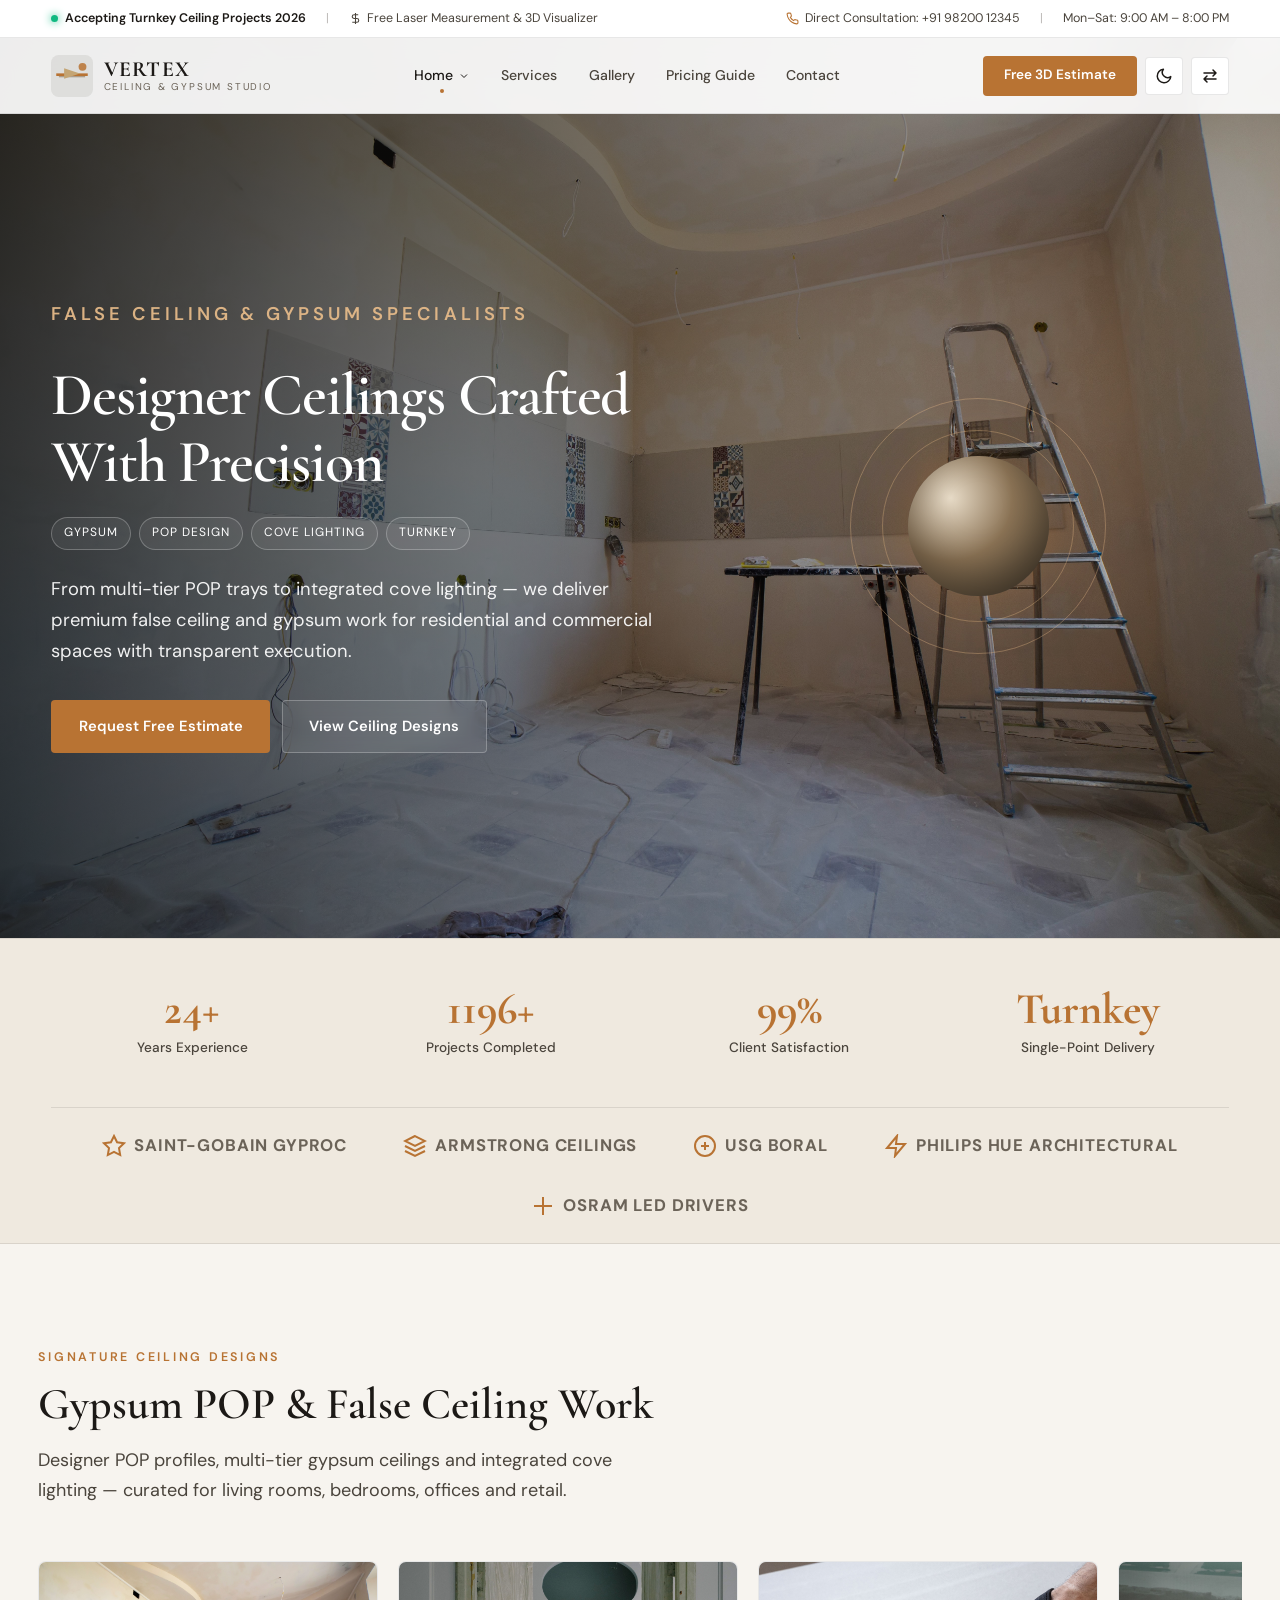
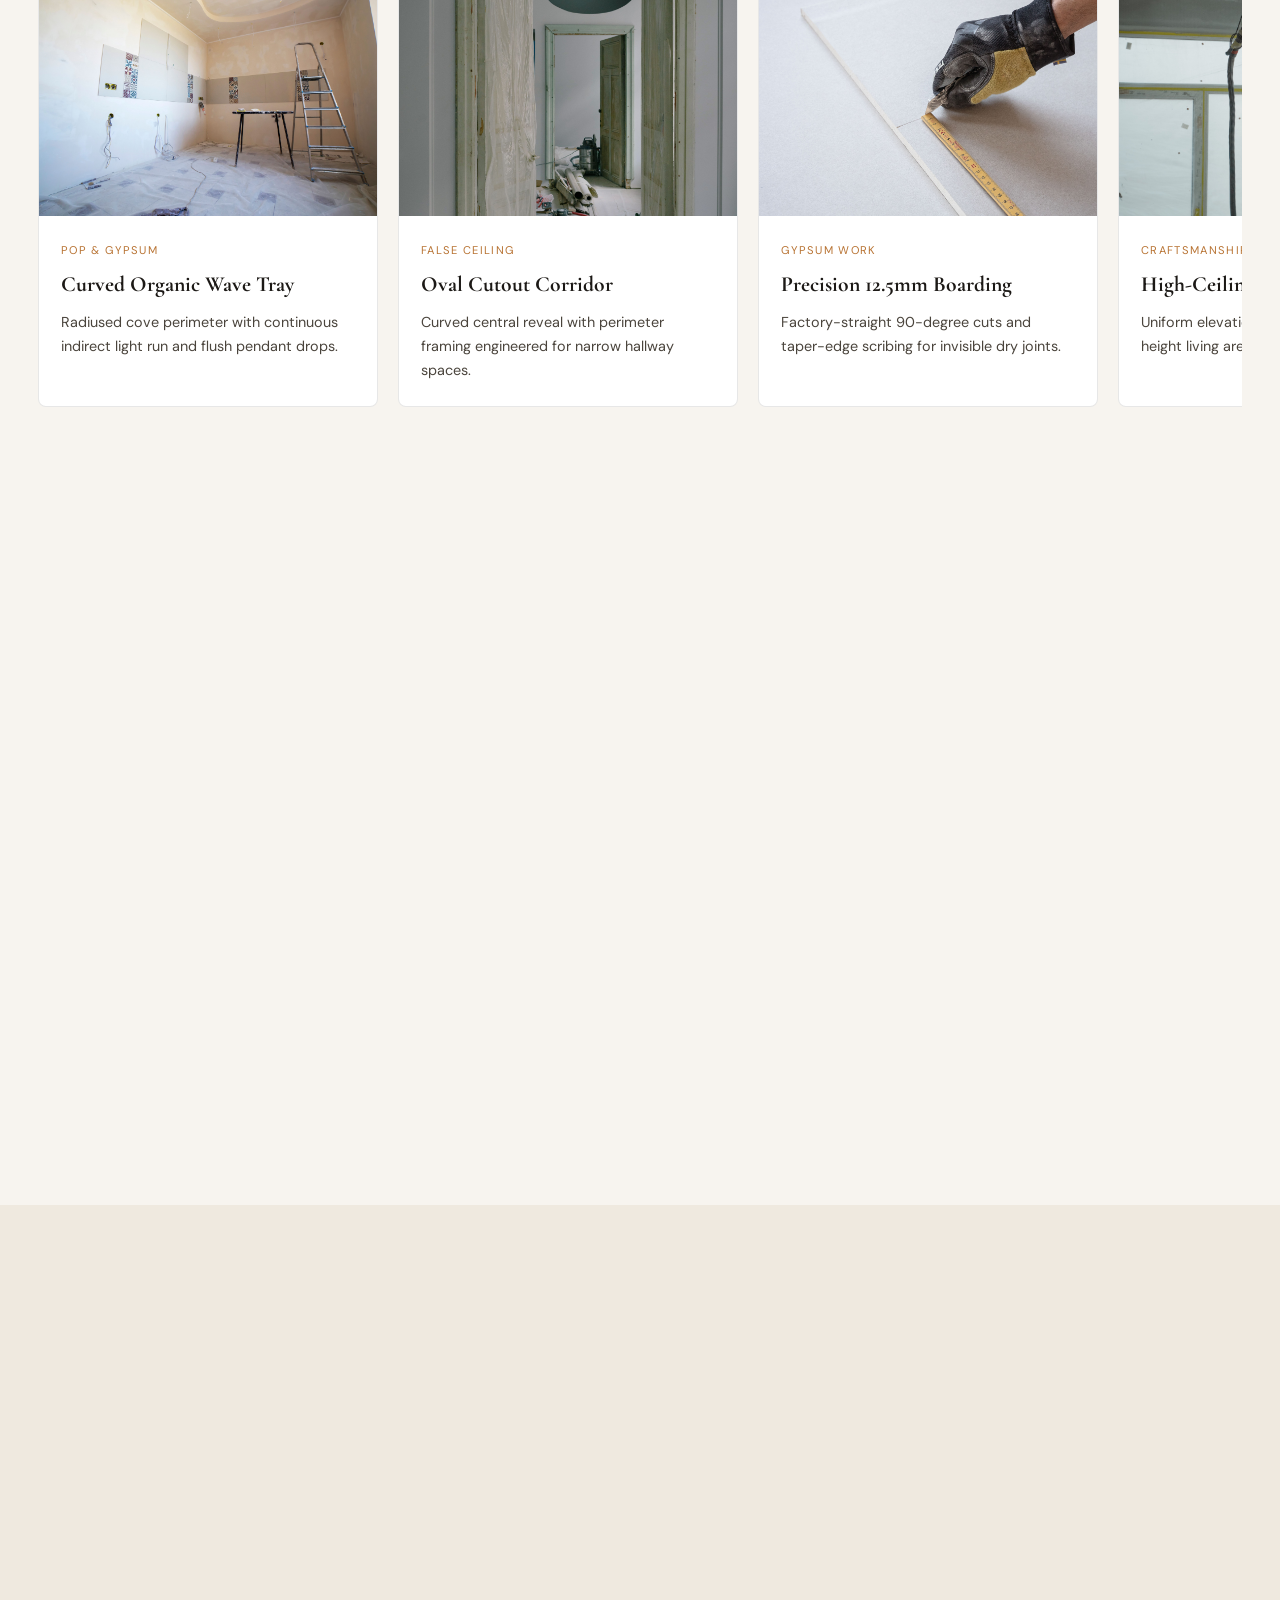
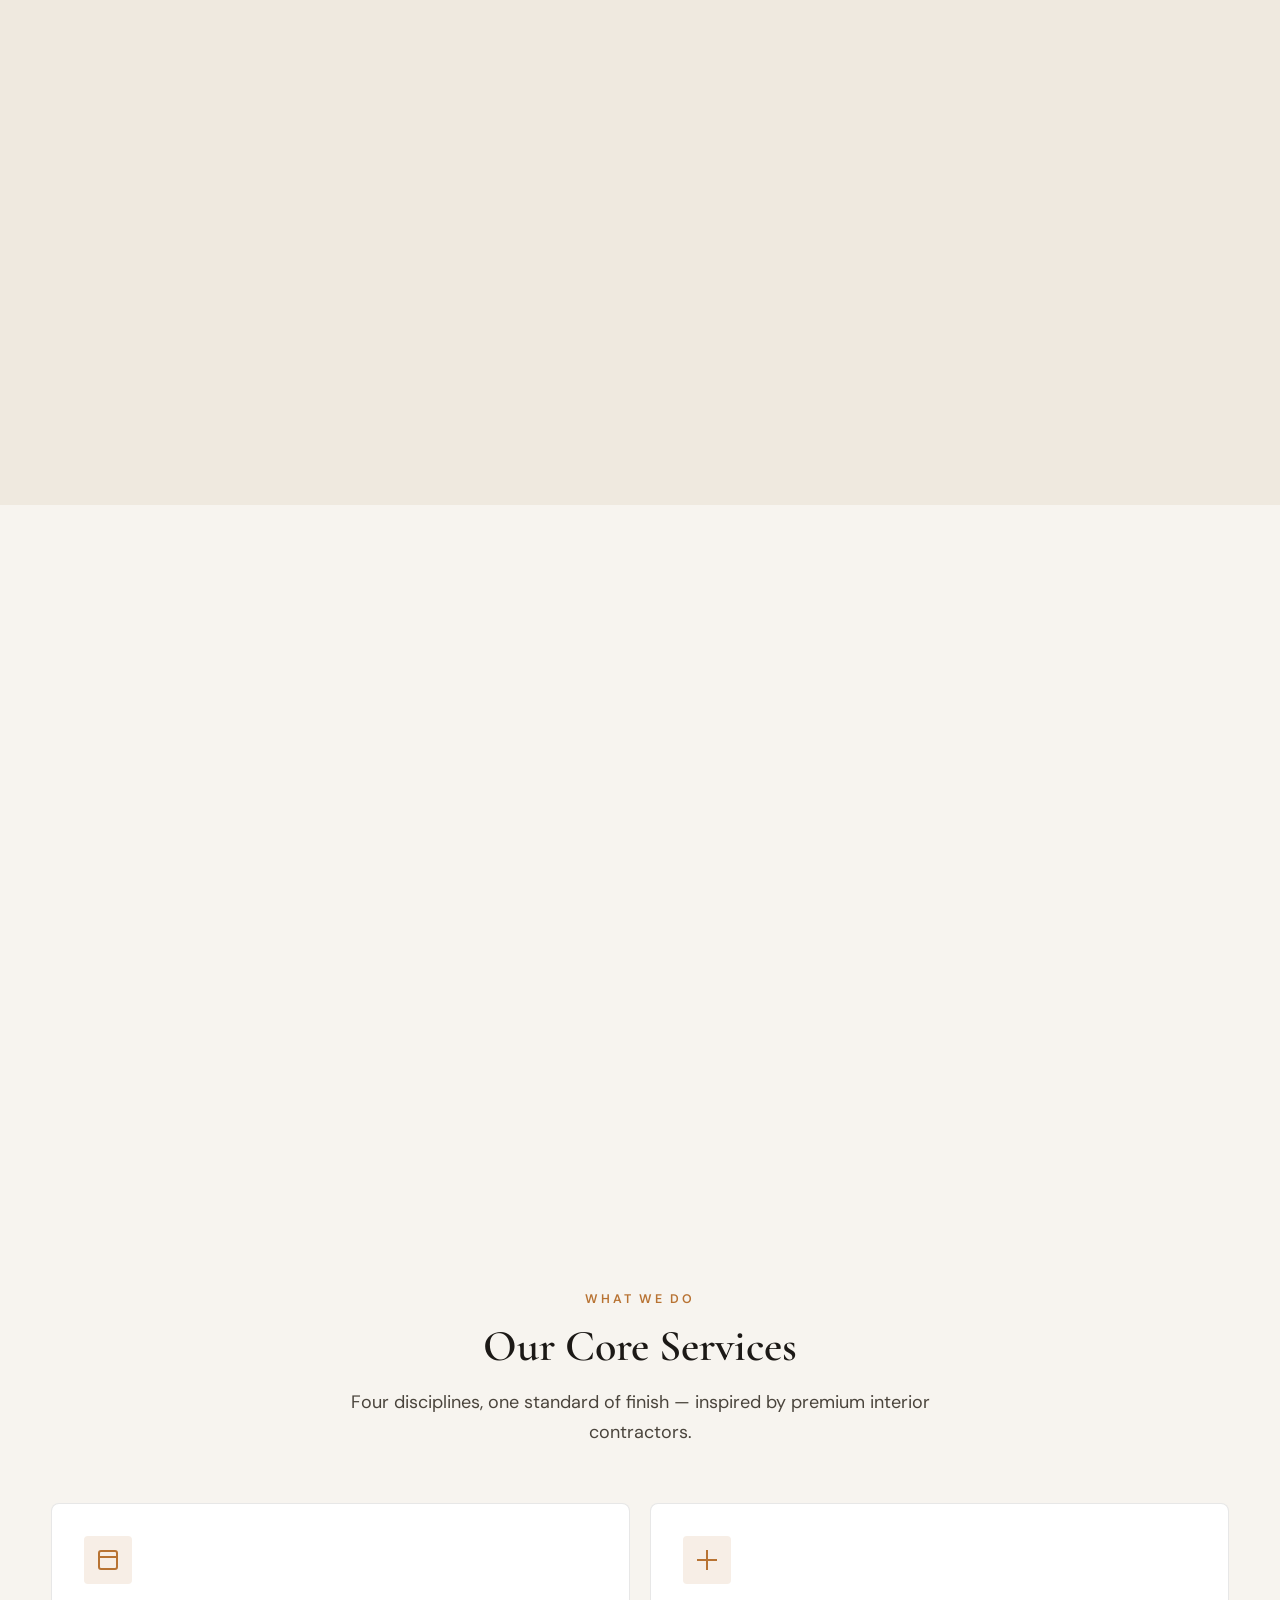
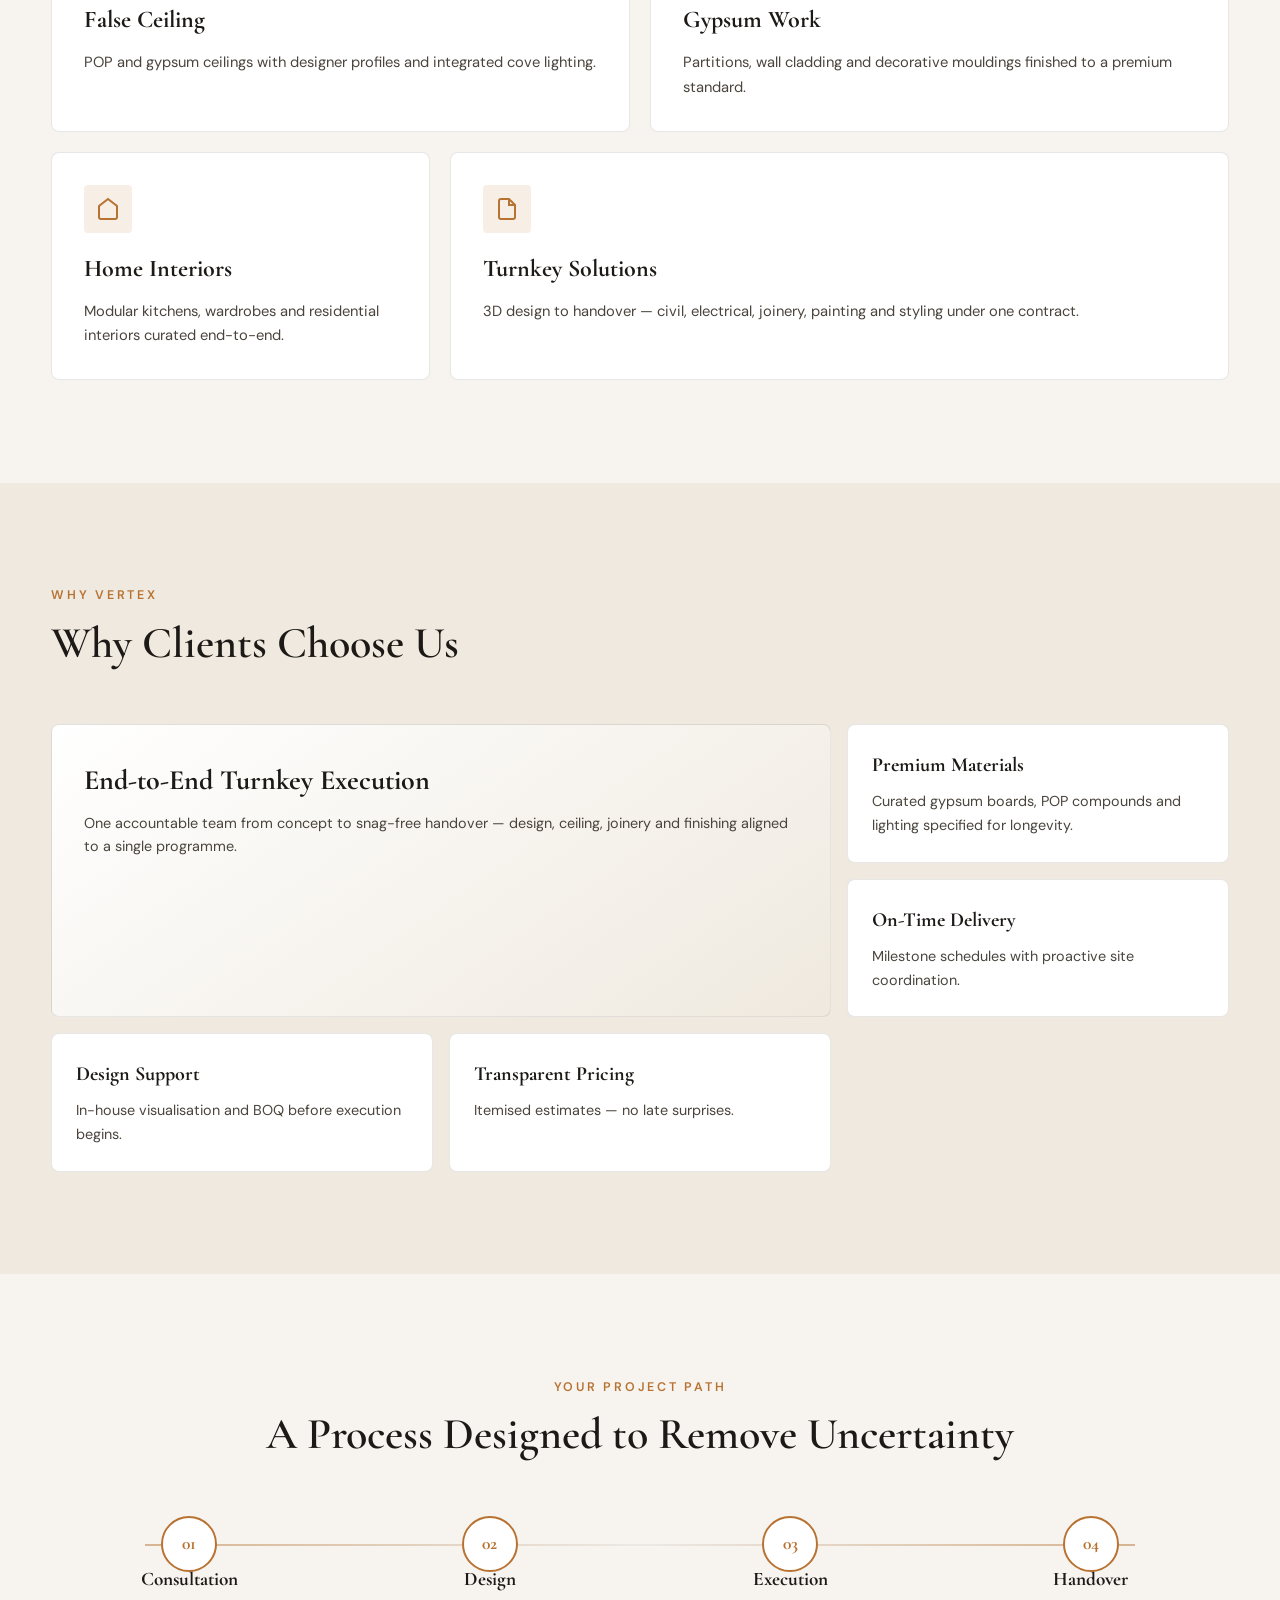
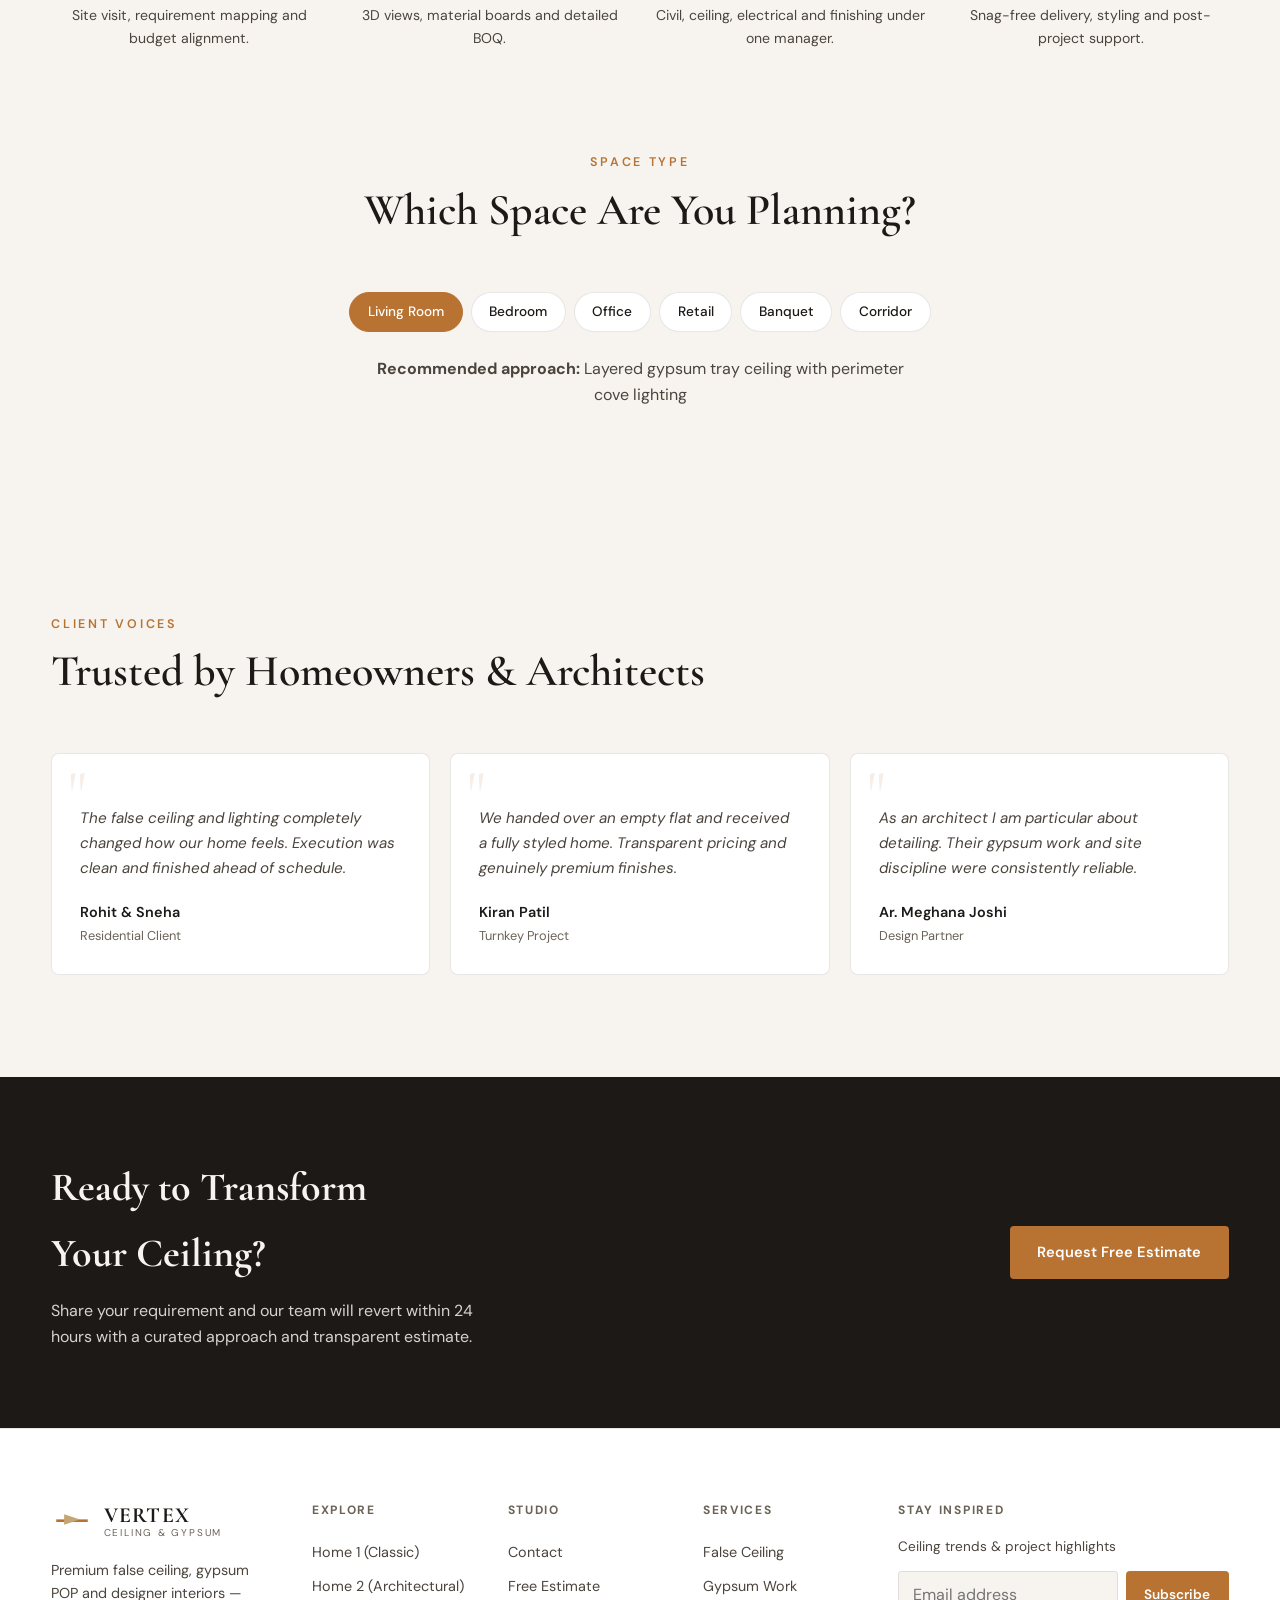
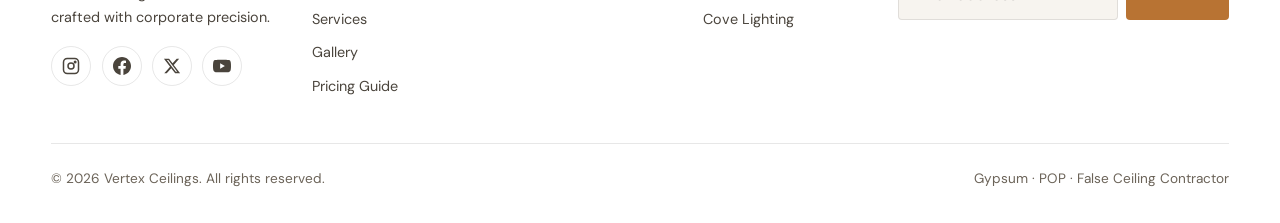
==== commit 5de9c566: "Update Theme and RTL buttons to crisp square icon toggles with crescent moon and bidirectional swap " ====
--- a/index.html
+++ b/index.html
@@ -70,8 +70,8 @@
 
       <div class="nav-actions">
         <button type="button" class="btn btn-primary btn-sm nav-cta-desktop" data-modal-open="estimate-modal">Free 3D Estimate</button>
-        <button type="button" class="icon-btn" data-theme-toggle aria-label="Toggle theme"><span data-theme-icon></span></button>
-        <button type="button" class="icon-btn" data-rtl-toggle aria-label="Toggle text direction"><span data-rtl-label>RTL</span></button>
+        <button type="button" class="icon-btn" data-theme-toggle aria-label="Toggle dark/light theme" title="Toggle Theme"><span data-theme-icon></span></button>
+        <button type="button" class="icon-btn" data-rtl-toggle aria-label="Toggle RTL / LTR text direction" title="Toggle RTL / LTR"><span data-rtl-icon></span></button>
         <button type="button" class="hamburger" aria-label="Open menu" aria-expanded="false"><span></span><span></span><span></span></button>
       </div>
     </div>
--- a/assets/css/style.css
+++ b/assets/css/style.css
@@ -303,24 +303,46 @@
 }
 
 .icon-btn {
-  width: 40px;
-  height: 40px;
-  border: 1px solid var(--border);
-  border-radius: var(--radius);
+  width: 38px;
+  height: 38px;
+  border: 1px solid var(--border);
+  border-radius: 4px;
   background: var(--bg-elevated);
   cursor: pointer;
-  display: grid;
-  place-items: center;
-  transition: border-color var(--transition), background var(--transition);
+  display: inline-flex;
+  align-items: center;
+  justify-content: center;
+  padding: 0;
+  color: var(--text-primary);
+  transition: all var(--transition);
+  flex-shrink: 0;
 }
 
 .icon-btn:hover {
   border-color: var(--accent);
+  color: var(--accent);
+  background: var(--accent-soft);
+}
+
+.icon-btn.active {
+  border-color: var(--accent);
+  color: var(--accent);
 }
 
 .icon-btn svg {
   width: 18px;
   height: 18px;
+  display: block;
+}
+
+[data-theme='dark'] .icon-btn {
+  border-color: rgba(255, 255, 255, 0.18);
+  background: rgba(255, 255, 255, 0.05);
+}
+
+[data-theme='dark'] .icon-btn:hover {
+  border-color: var(--accent);
+  background: rgba(184, 115, 51, 0.15);
 }
 
 .nav-cta {
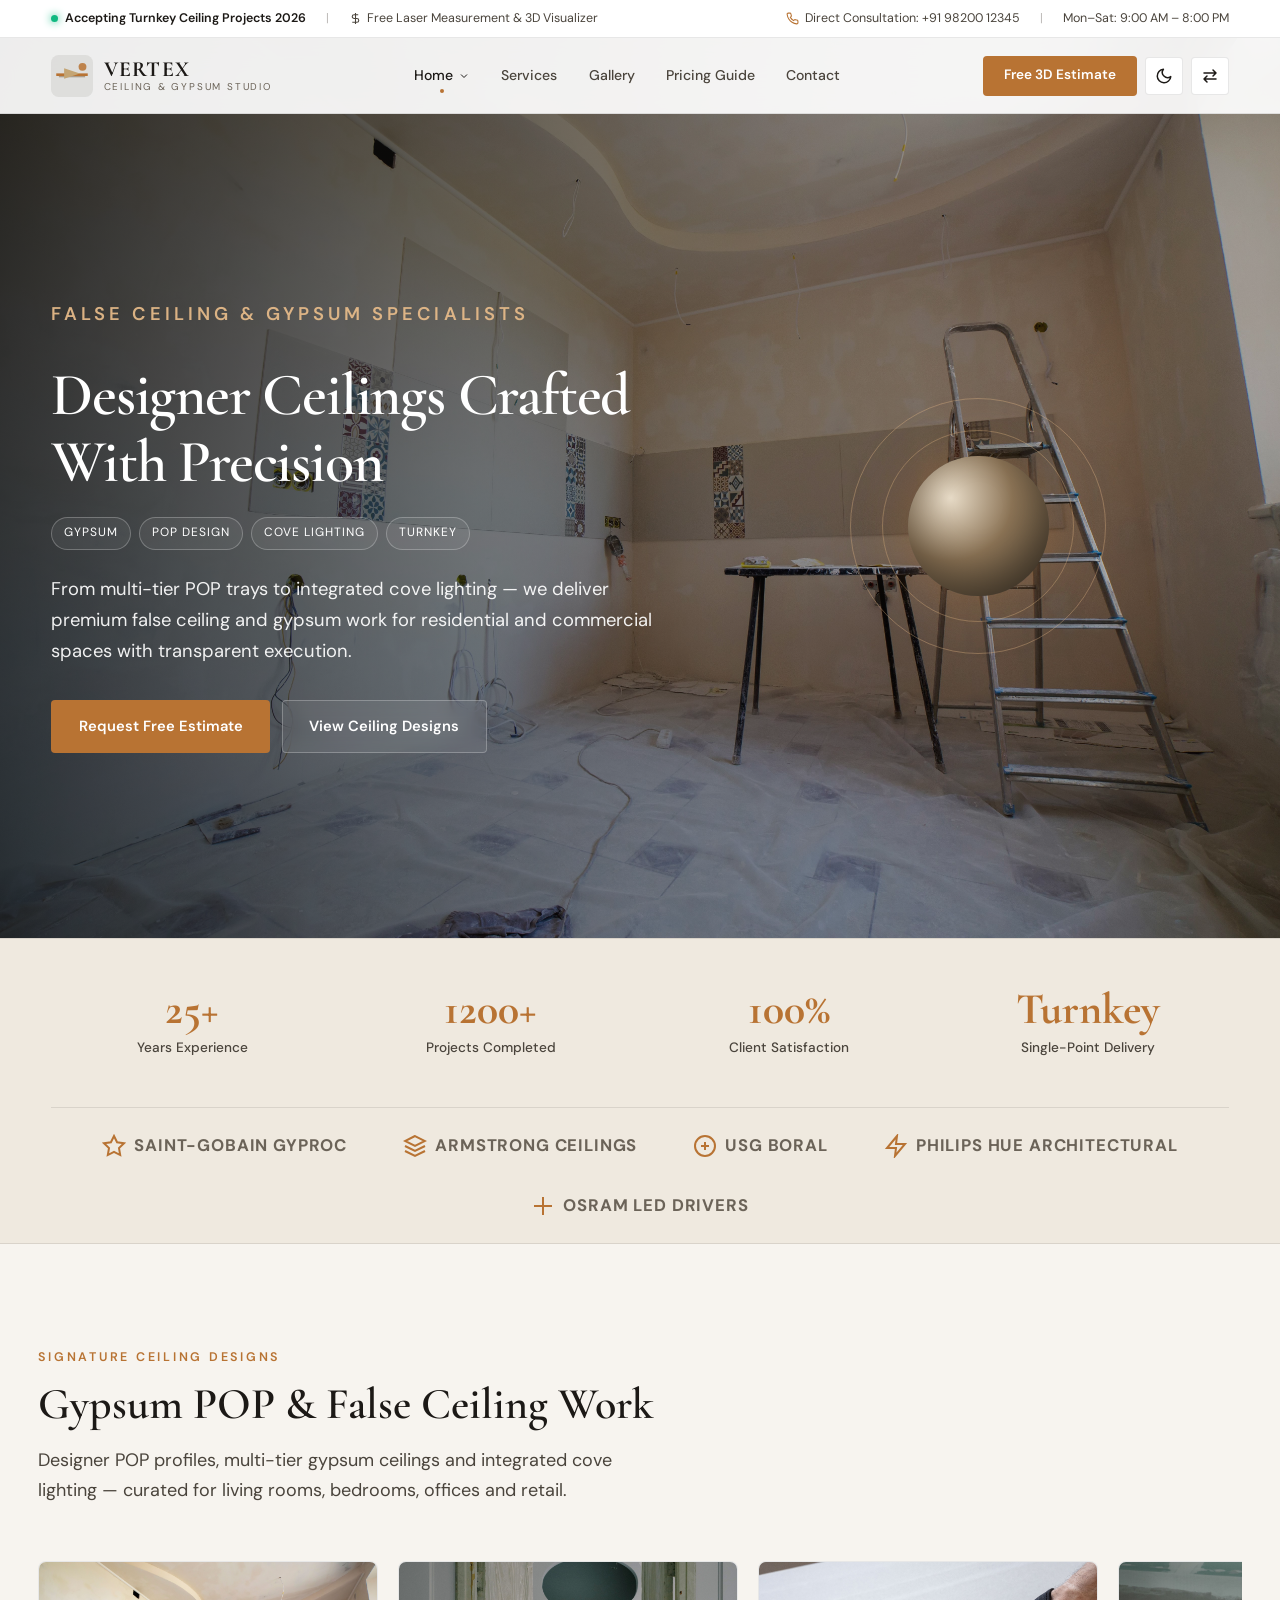
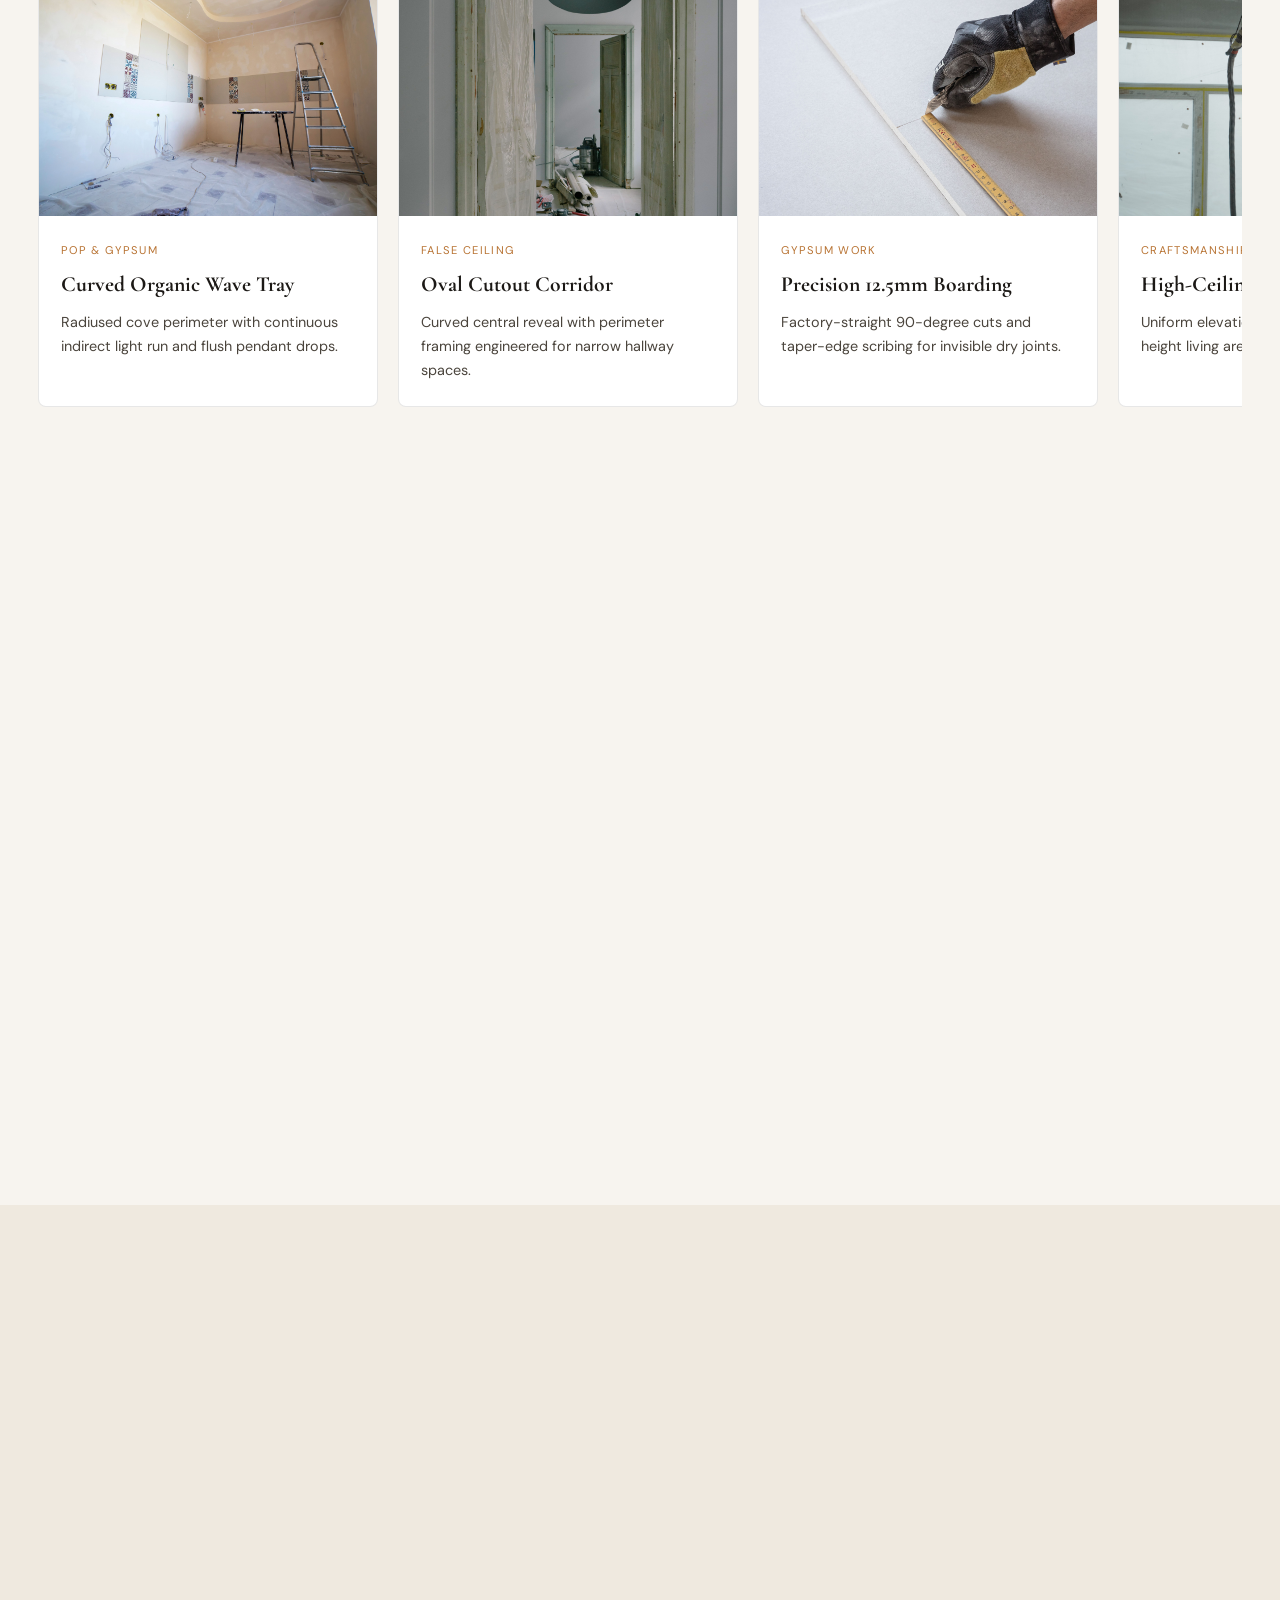
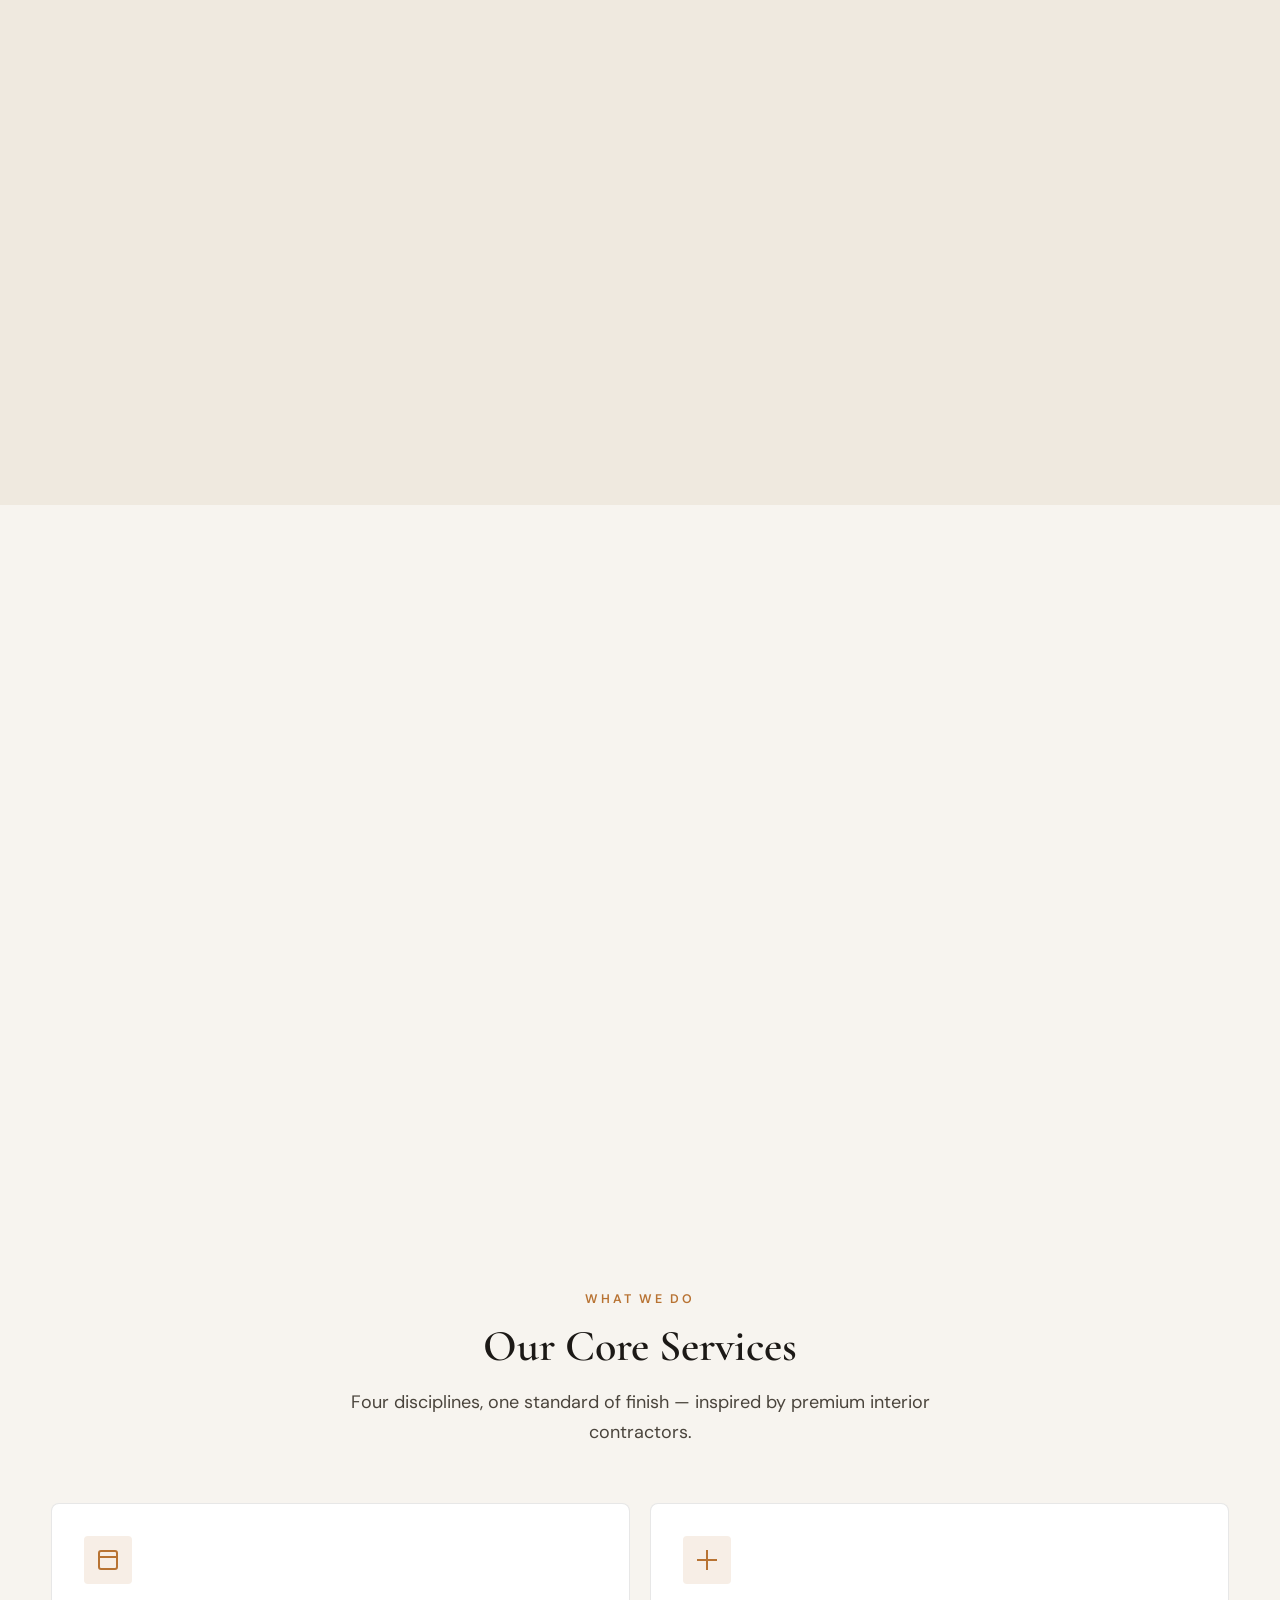
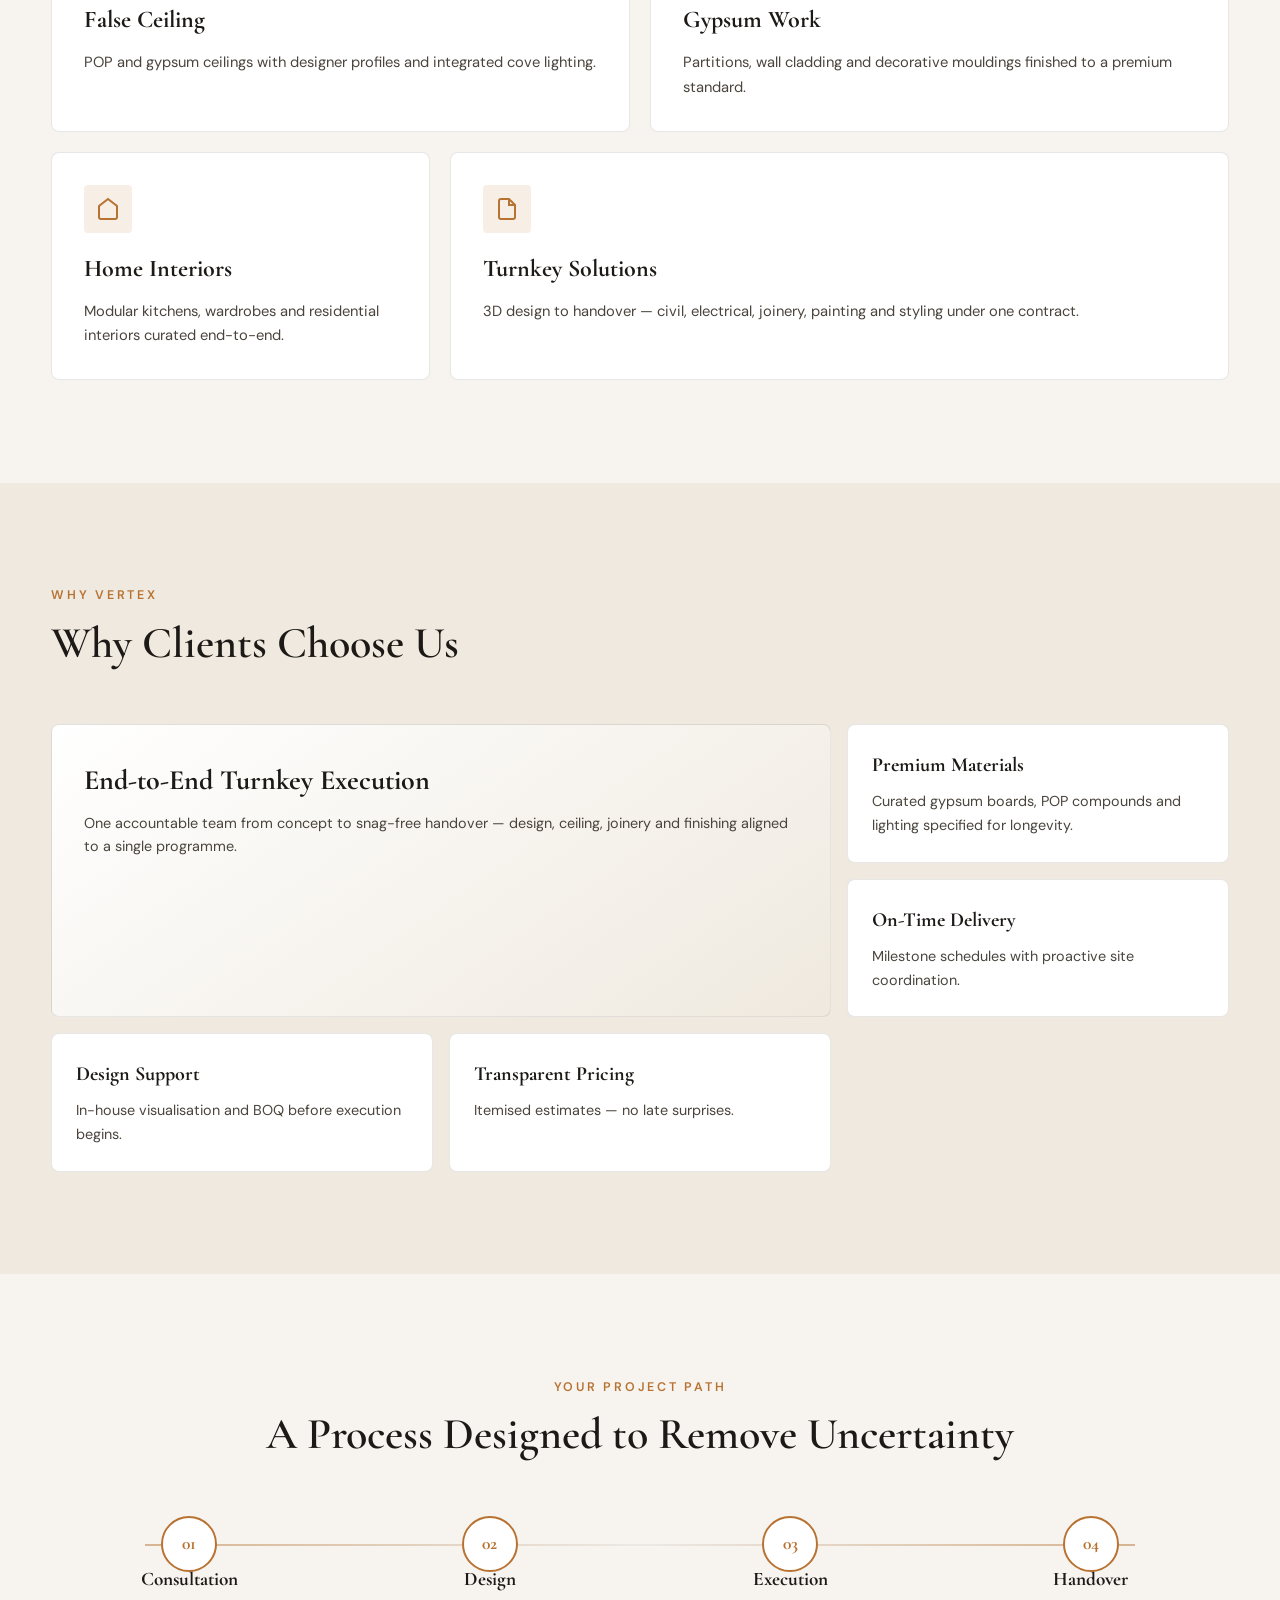
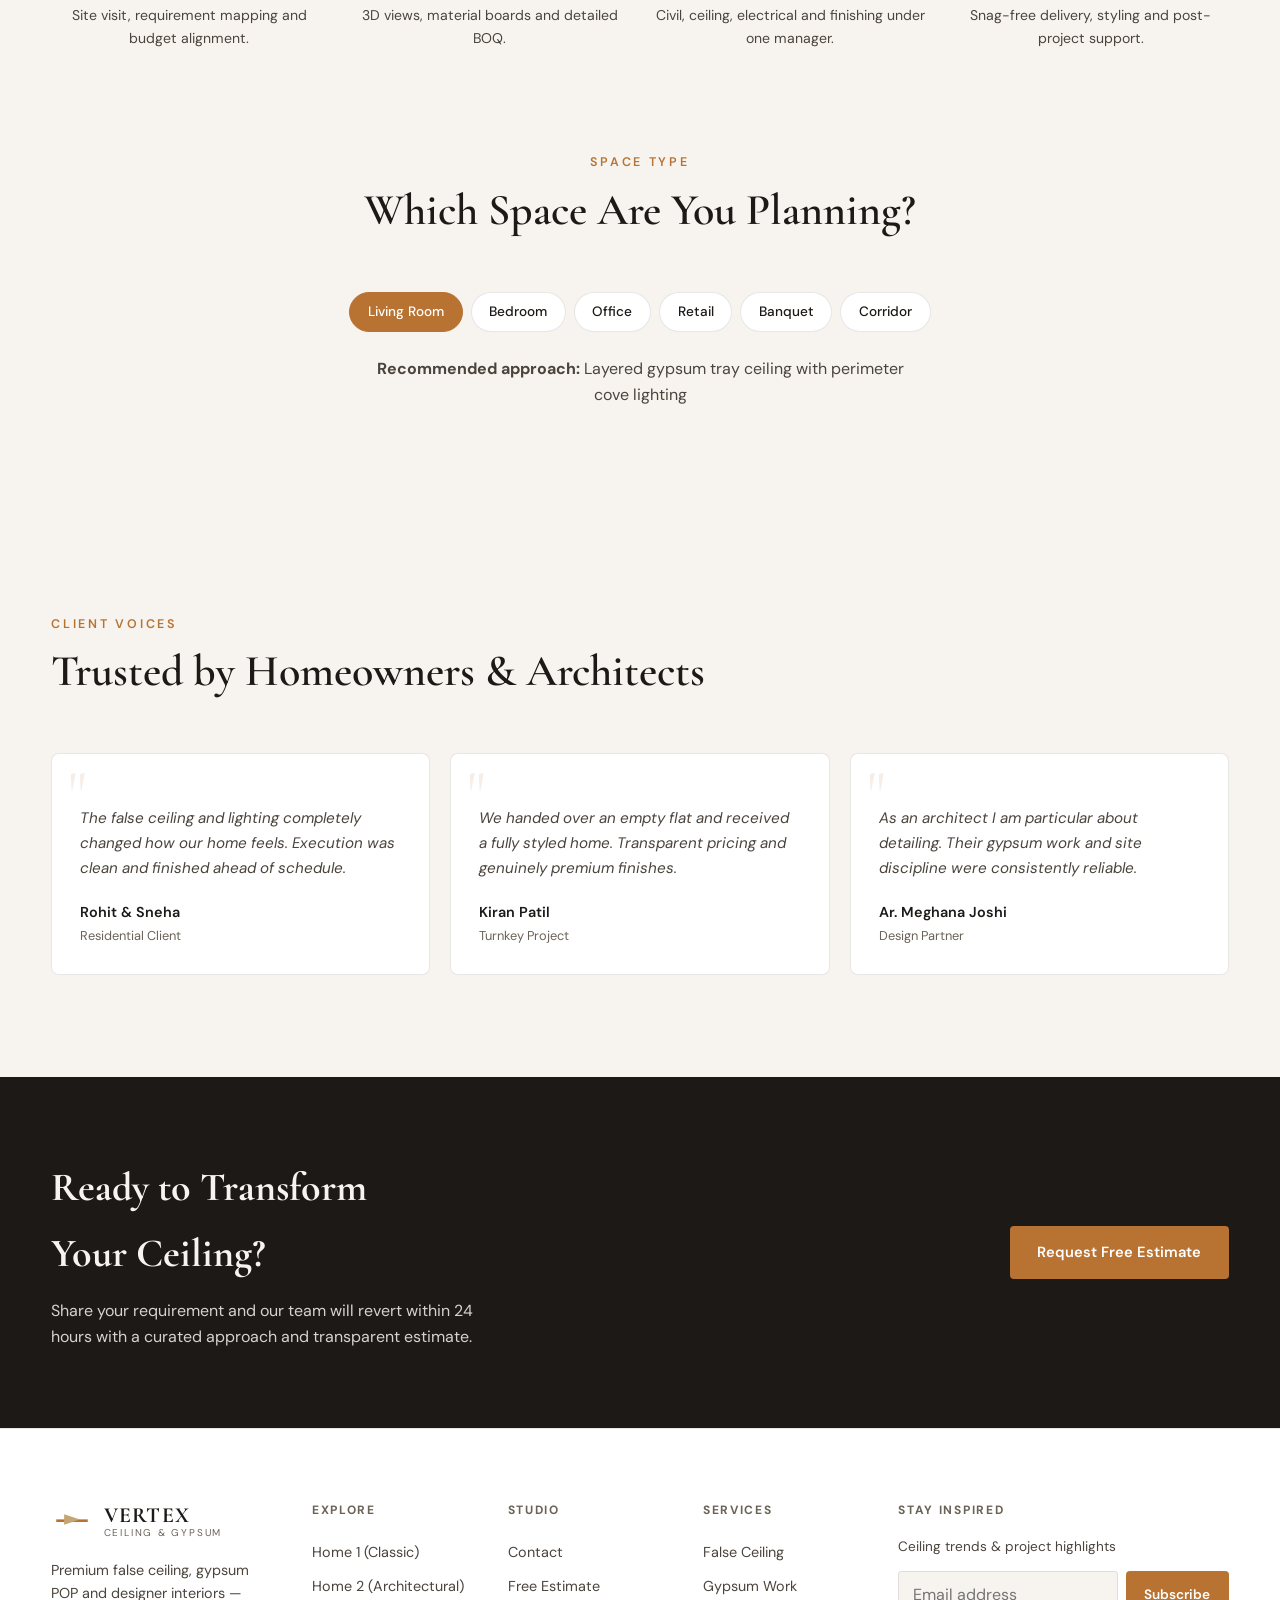
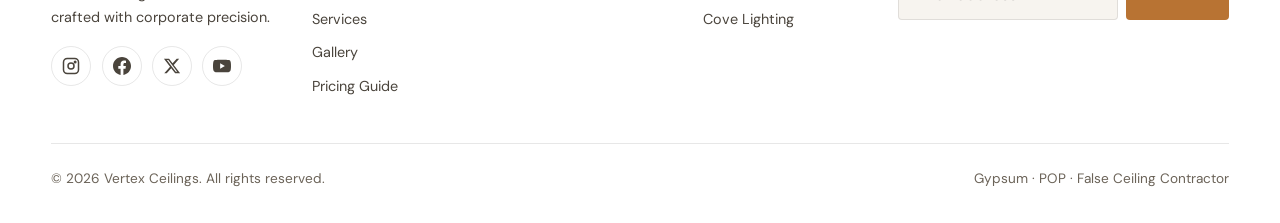
==== commit 804b248a: "Hide navigation links, CTA, and theme/RTL buttons in header on mobile, tab, and <=1024px, moving all" ====
--- a/index.html
+++ b/index.html
@@ -96,10 +96,18 @@
       <a href="pricing.html" data-nav>Pricing Guide</a>
       <a href="contact.html" data-nav>Contact</a>
       <div class="drawer-divider"></div>
+      <button type="button" class="btn btn-primary" style="width:100%; justify-content:center; margin-bottom:0.5rem;" data-modal-open="estimate-modal">Free 3D Estimate</button>
       <a href="tel:+919820012345" class="drawer-link" style="color:var(--accent); font-weight:600; text-align:center;">📞 Call: +91 98200 12345</a>
-      <button type="button" class="drawer-link" data-modal-open="estimate-modal">Free 3D Estimate</button>
-      <button type="button" class="drawer-link" data-theme-toggle>Theme Toggle</button>
-      <button type="button" class="drawer-link" data-rtl-toggle>RTL / LTR Mode</button>
+      <div class="drawer-toggle-row">
+        <button type="button" class="drawer-toggle-btn" data-theme-toggle aria-label="Toggle Theme">
+          <span data-theme-icon></span>
+          <span>Theme</span>
+        </button>
+        <button type="button" class="drawer-toggle-btn" data-rtl-toggle aria-label="Toggle RTL or LTR">
+          <span data-rtl-icon></span>
+          <span data-rtl-label>RTL</span>
+        </button>
+      </div>
     </nav>
   </div>
 
--- a/assets/css/style.css
+++ b/assets/css/style.css
@@ -431,15 +431,17 @@
   top: 0;
   bottom: 0;
   left: 0;
-  width: min(320px, 88vw);
+  width: min(340px, 88vw);
   background: var(--bg-elevated);
   box-shadow: var(--shadow);
   padding: calc(var(--nav-height) + 1rem) 1.5rem 2rem;
   display: flex;
   flex-direction: column;
-  gap: 0.25rem;
+  gap: 0.35rem;
   transform: translateX(-100%);
   transition: transform var(--transition);
+  overflow-y: auto;
+  -webkit-overflow-scrolling: touch;
 }
 
 [dir='rtl'] .drawer-panel {
@@ -462,6 +464,8 @@
   background: none;
   width: 100%;
   cursor: pointer;
+  color: var(--text-primary);
+  display: block;
 }
 
 .drawer-panel a:hover,
@@ -473,6 +477,42 @@
   height: 1px;
   background: var(--border);
   margin: 0.75rem 0;
+}
+
+/* Drawer Toggle Buttons for Theme & RTL */
+.drawer-toggle-row {
+  display: grid;
+  grid-template-columns: 1fr 1fr;
+  gap: 0.5rem;
+  margin-top: 0.5rem;
+}
+
+.drawer-toggle-btn {
+  display: flex;
+  align-items: center;
+  justify-content: center;
+  gap: 0.45rem;
+  padding: 0.75rem 0.6rem;
+  border: 1px solid var(--border);
+  border-radius: var(--radius);
+  background: var(--bg-secondary);
+  color: var(--text-primary);
+  font-size: 0.85rem;
+  font-weight: 600;
+  cursor: pointer;
+  transition: all var(--transition);
+}
+
+.drawer-toggle-btn:hover {
+  border-color: var(--accent);
+  background: var(--accent-soft);
+  color: var(--accent);
+}
+
+.drawer-toggle-btn svg {
+  width: 18px;
+  height: 18px;
+  display: block;
 }
 
 /* Hero */
@@ -1753,20 +1793,33 @@
   }
 }
 
+@media (max-width: 1024px) {
+  /* Mobile, Tablet & 1024px: Keep ALL links, CTAs & toggles inside Hamburger */
+  .nav-desktop,
+  .nav-actions .nav-cta-desktop,
+  .nav-actions .icon-btn,
+  .nav-cta {
+    display: none !important;
+  }
+
+  .hamburger {
+    display: flex !important;
+  }
+
+  .top-micro-bar {
+    display: none !important;
+  }
+
+  body.has-topbar {
+    padding-top: 0 !important;
+  }
+
+  body.has-topbar .site-header {
+    top: 0 !important;
+  }
+}
+
 @media (max-width: 768px) {
-  .nav-desktop,
-  .nav-cta-desktop {
-    display: none;
-  }
-
-  .hamburger {
-    display: flex;
-  }
-
-  .nav-cta {
-    display: none;
-  }
-
   .drawer-panel {
     left: 0;
   }
@@ -2907,15 +2960,6 @@
 }
 
 @media (max-width: 768px) {
-  .top-micro-bar {
-    display: none;
-  }
-  body.has-topbar {
-    padding-top: 0;
-  }
-  body.has-topbar .site-header {
-    top: 0;
-  }
   .specs-grid {
     grid-template-columns: 1fr;
   }
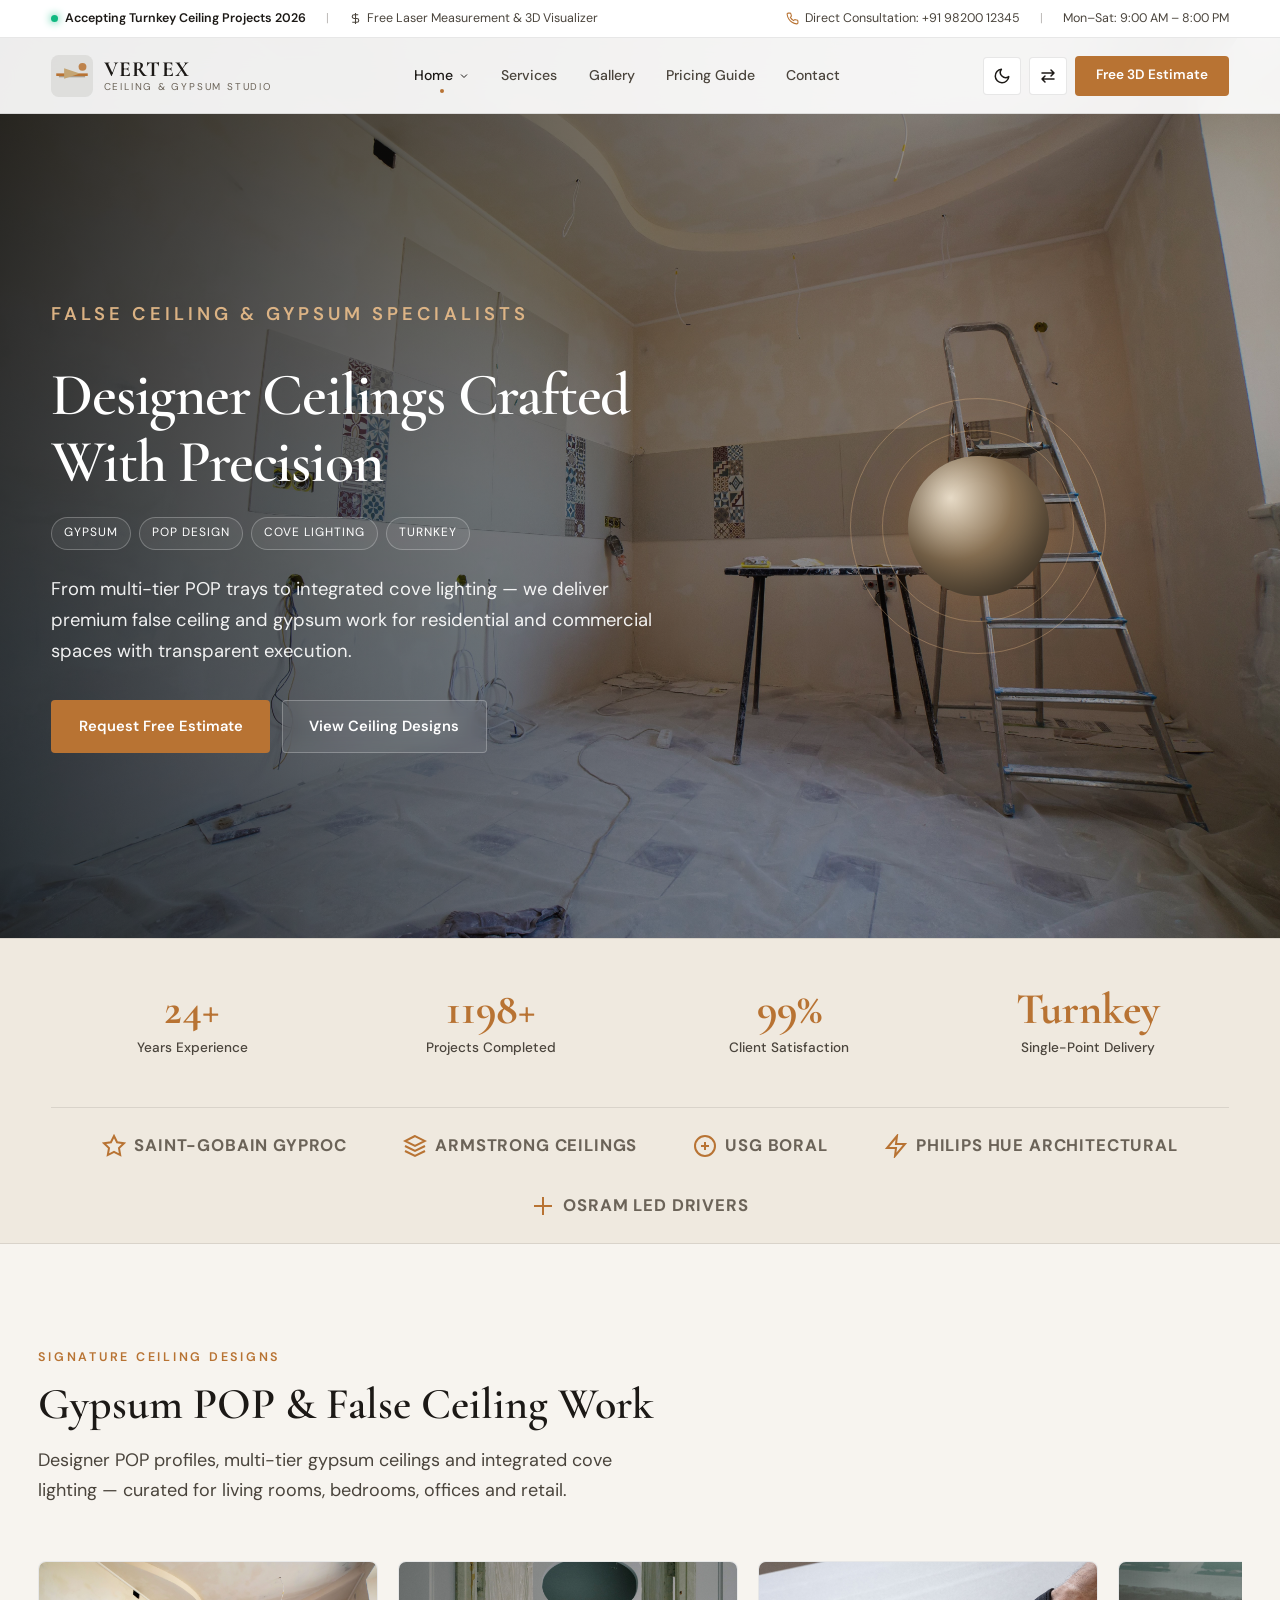
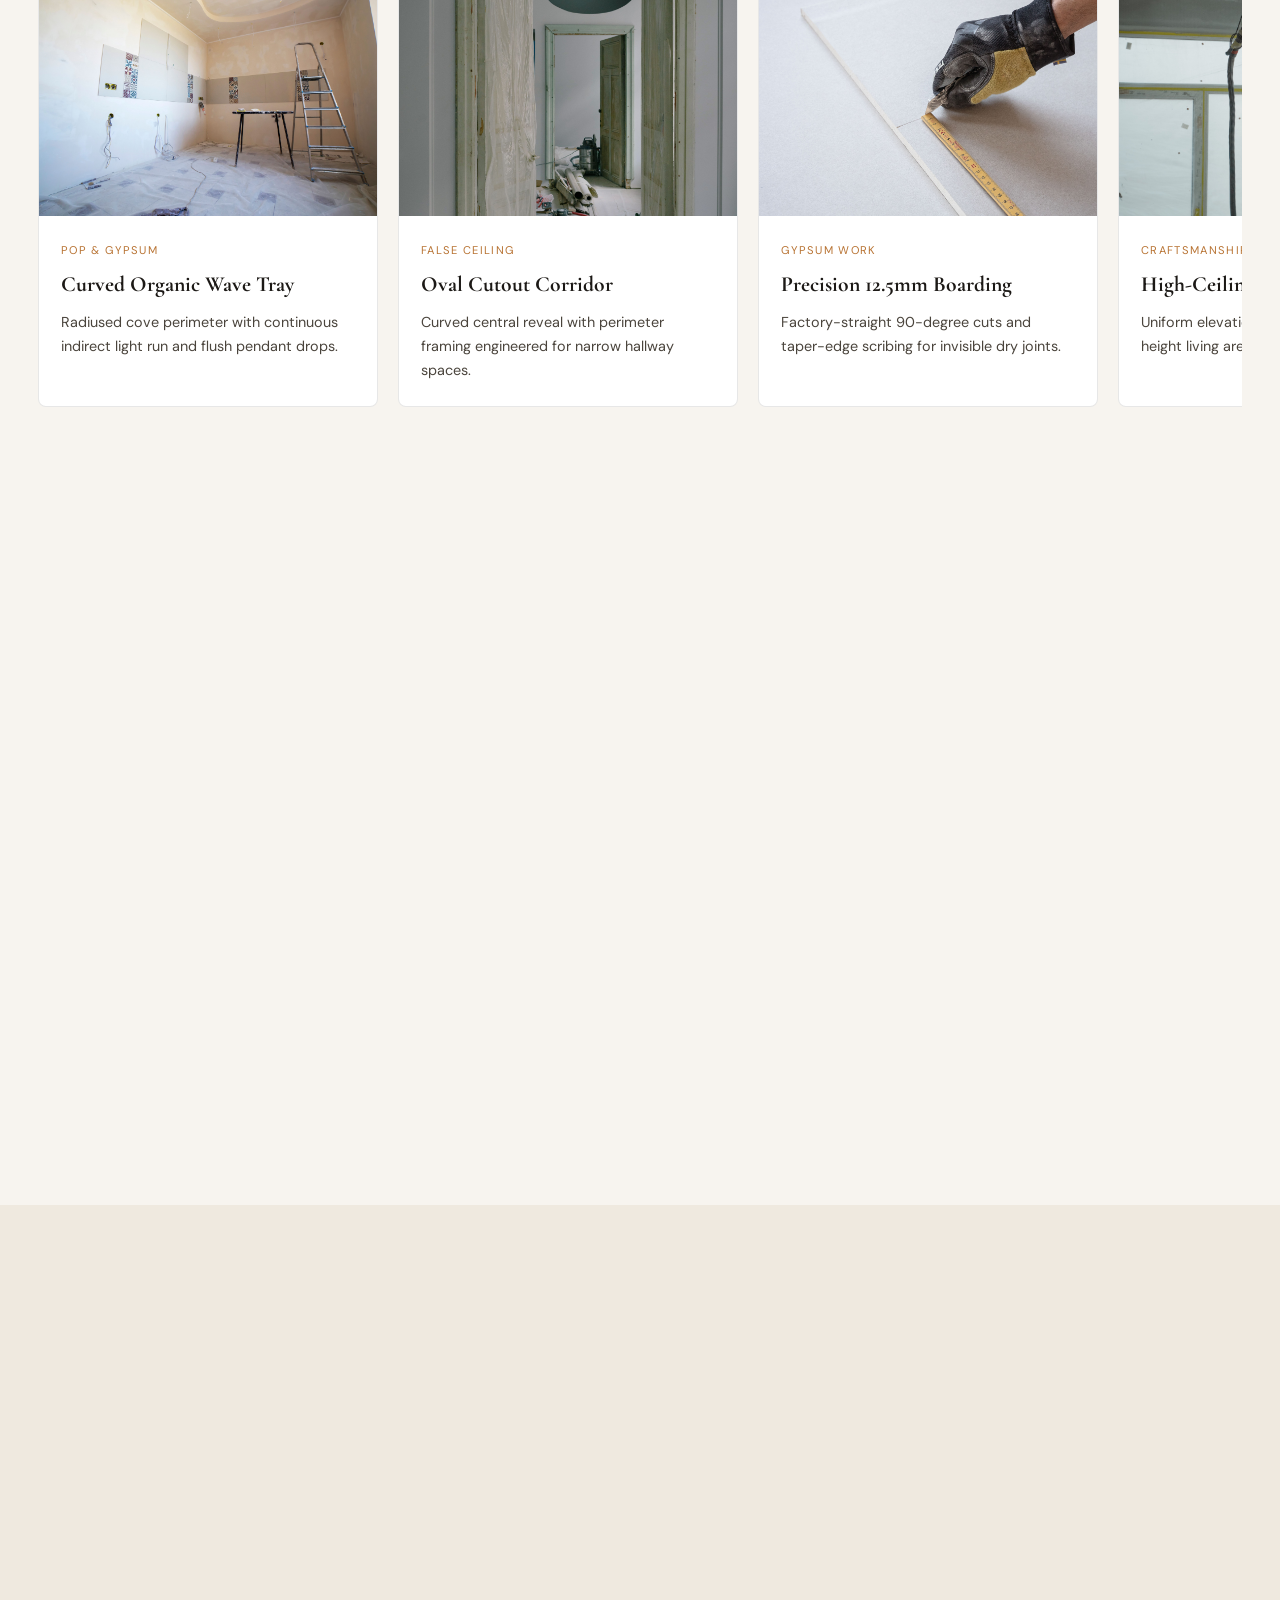
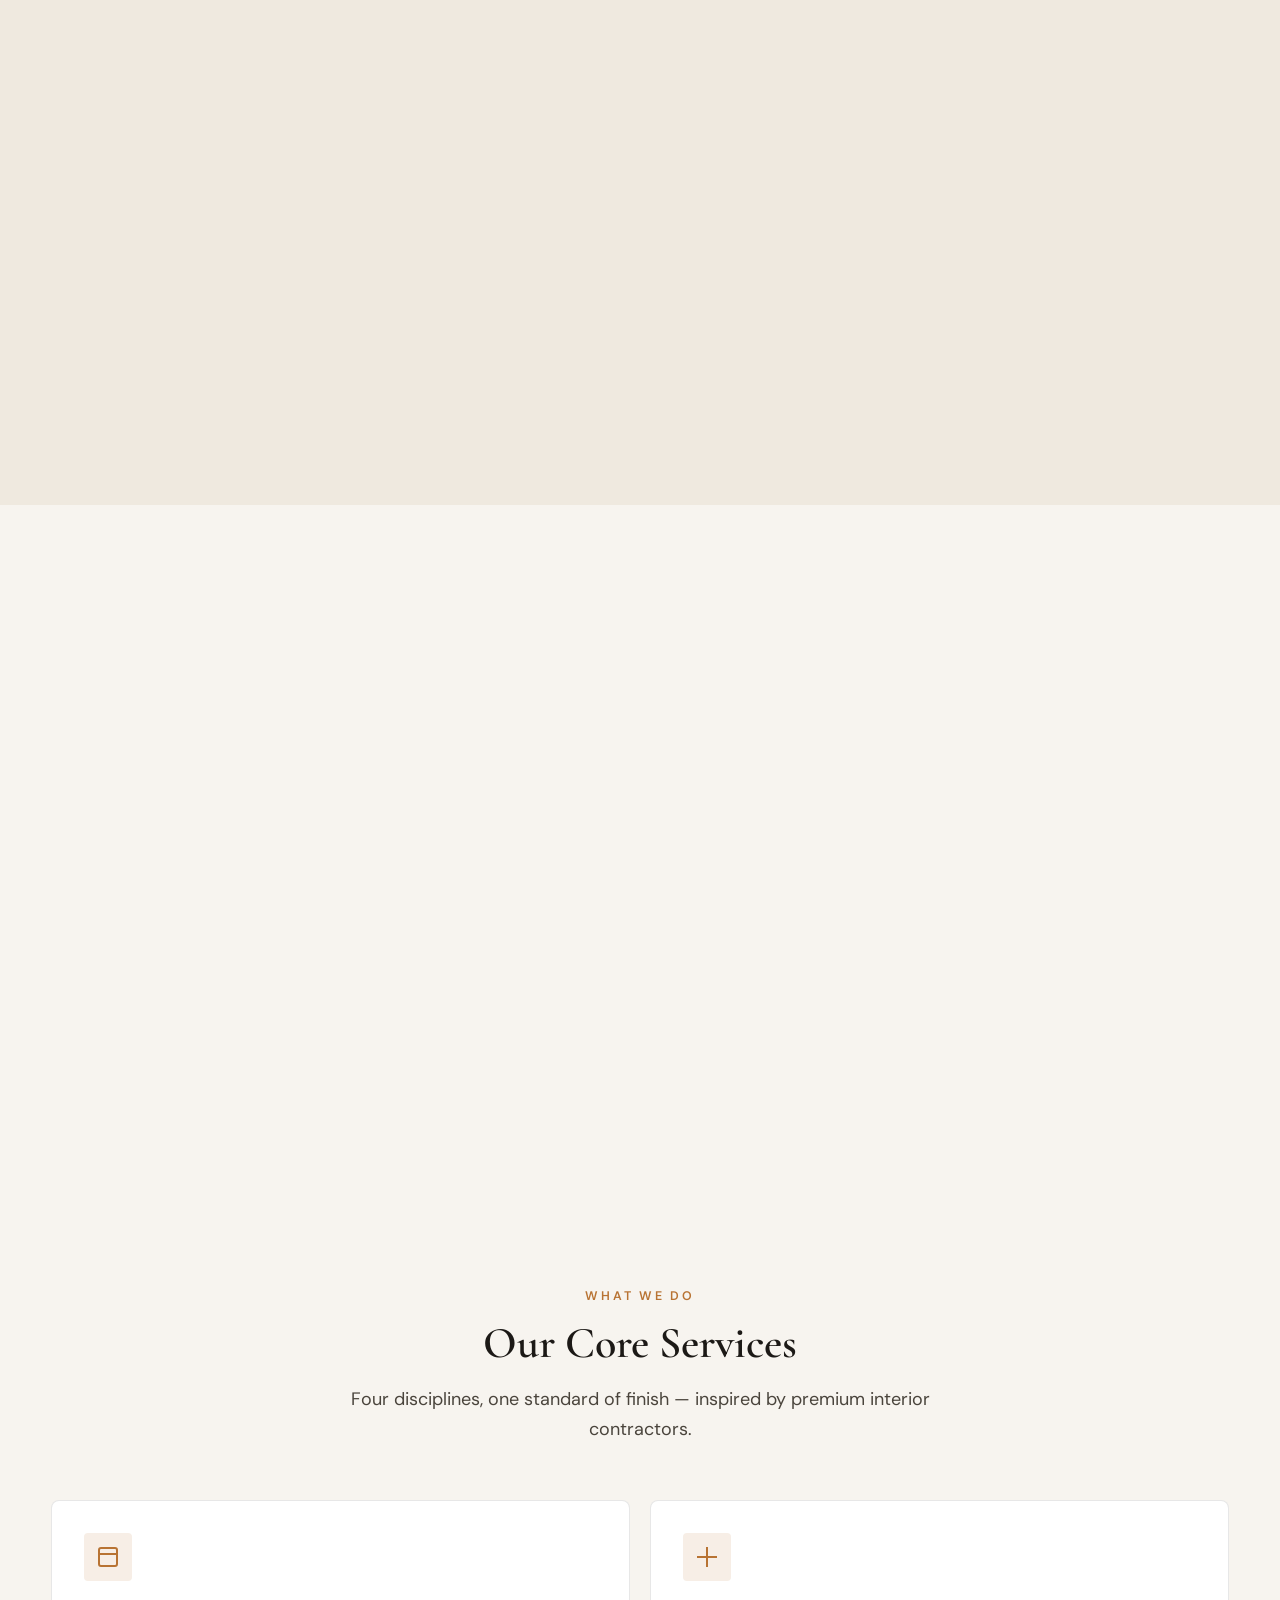
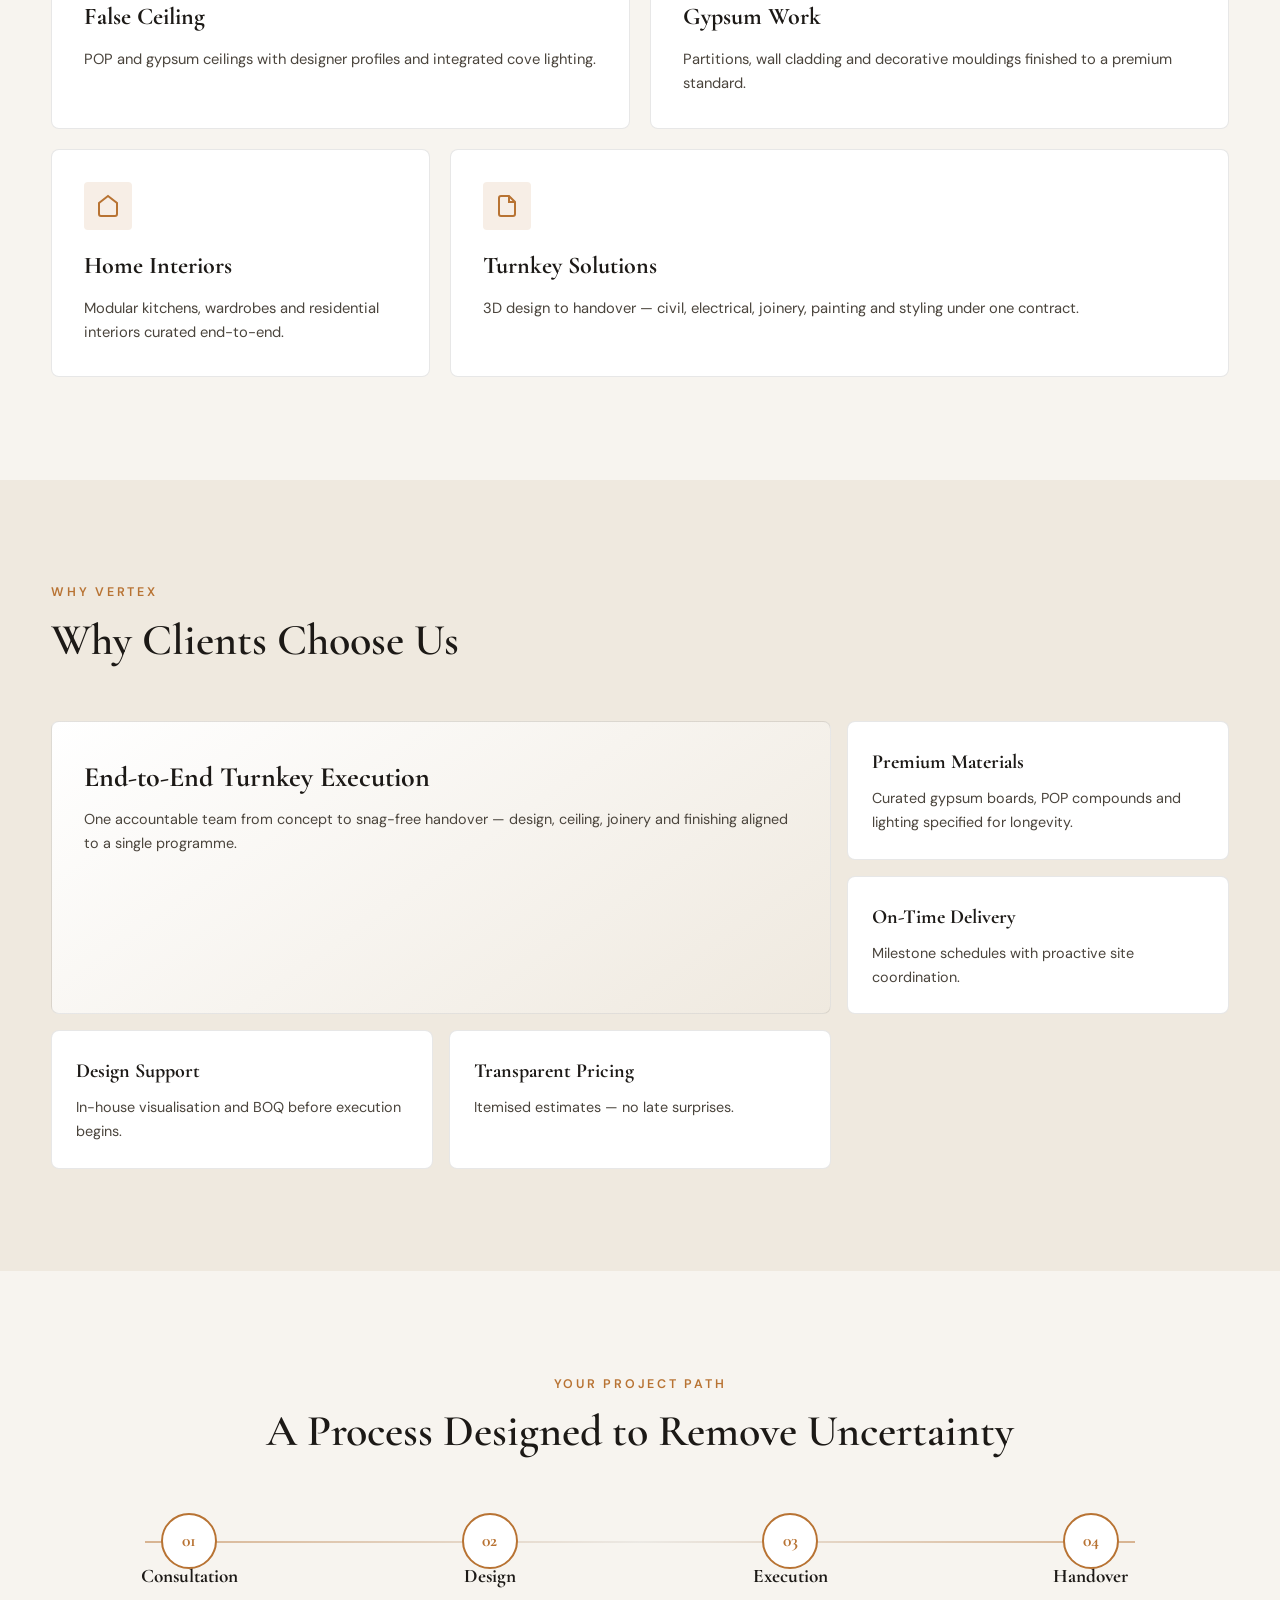
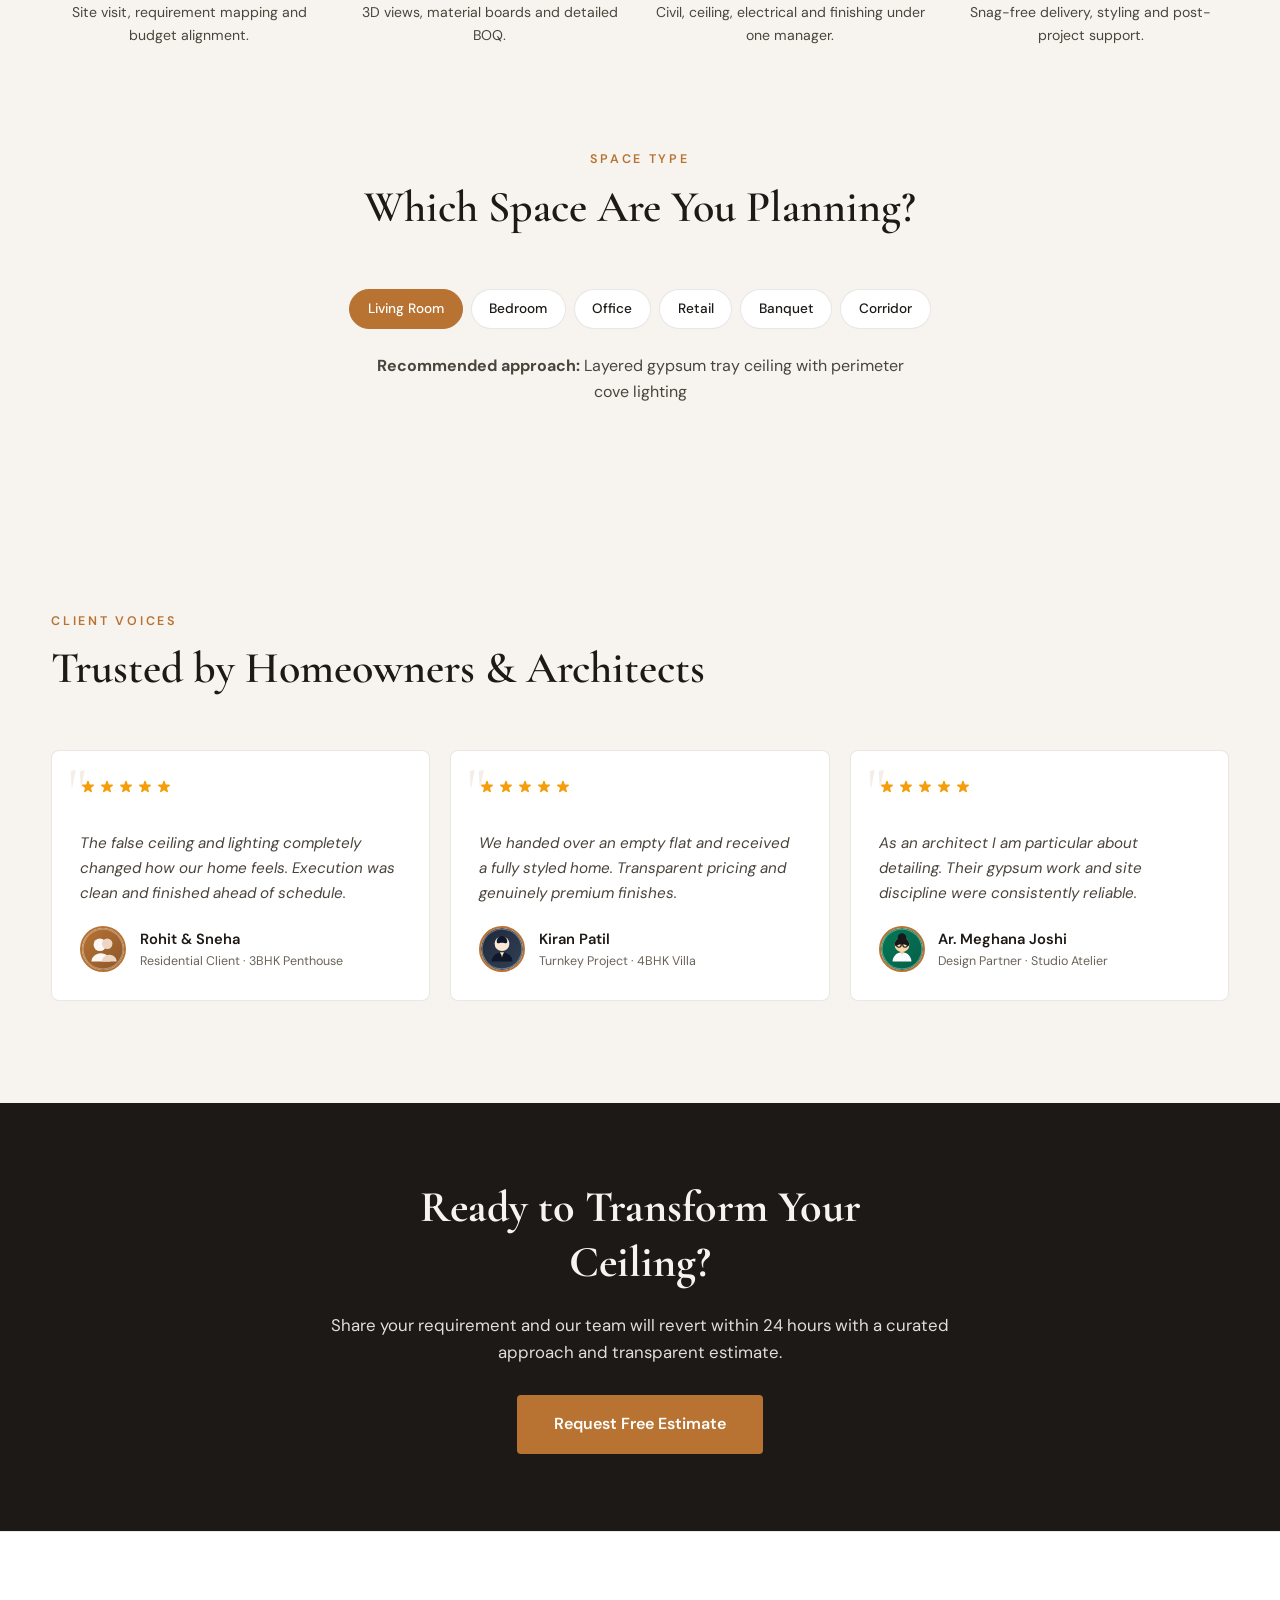
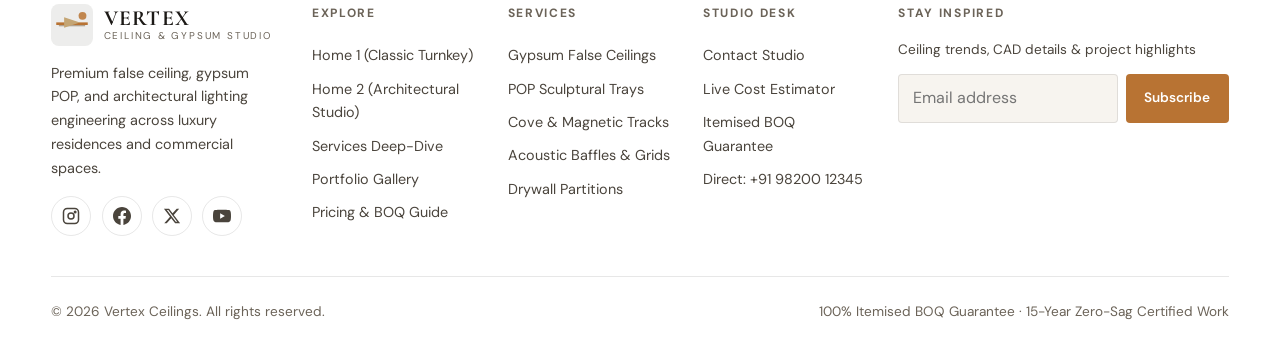
==== commit 7705326e: "Fix UI punchlist: reorder nav Theme/RTL before CTA on all devices, add reviewer stars and avatars, c" ====
--- a/index.html
+++ b/index.html
@@ -69,9 +69,9 @@
       </nav>
 
       <div class="nav-actions">
-        <button type="button" class="btn btn-primary btn-sm nav-cta-desktop" data-modal-open="estimate-modal">Free 3D Estimate</button>
         <button type="button" class="icon-btn" data-theme-toggle aria-label="Toggle dark/light theme" title="Toggle Theme"><span data-theme-icon></span></button>
         <button type="button" class="icon-btn" data-rtl-toggle aria-label="Toggle RTL / LTR text direction" title="Toggle RTL / LTR"><span data-rtl-icon></span></button>
+        <button type="button" class="btn btn-primary btn-sm nav-cta-desktop" data-modal-open="estimate-modal">Free 3D Estimate</button>
         <button type="button" class="hamburger" aria-label="Open menu" aria-expanded="false"><span></span><span></span><span></span></button>
       </div>
     </div>
@@ -96,9 +96,7 @@
       <a href="pricing.html" data-nav>Pricing Guide</a>
       <a href="contact.html" data-nav>Contact</a>
       <div class="drawer-divider"></div>
-      <button type="button" class="btn btn-primary" style="width:100%; justify-content:center; margin-bottom:0.5rem;" data-modal-open="estimate-modal">Free 3D Estimate</button>
-      <a href="tel:+919820012345" class="drawer-link" style="color:var(--accent); font-weight:600; text-align:center;">📞 Call: +91 98200 12345</a>
-      <div class="drawer-toggle-row">
+      <div class="drawer-toggle-row" style="margin-bottom:0.75rem;">
         <button type="button" class="drawer-toggle-btn" data-theme-toggle aria-label="Toggle Theme">
           <span data-theme-icon></span>
           <span>Theme</span>
@@ -108,6 +106,8 @@
           <span data-rtl-label>RTL</span>
         </button>
       </div>
+      <button type="button" class="btn btn-primary" style="width:100%; justify-content:center; margin-bottom:0.5rem;" data-modal-open="estimate-modal">Free 3D Estimate</button>
+      <a href="tel:+919820012345" class="drawer-link" style="color:var(--accent); font-weight:600; text-align:center;">📞 Call: +91 98200 12345</a>
     </nav>
   </div>
 
@@ -424,19 +424,65 @@
       <div class="container">
         <div class="section-header reveal"><p class="eyebrow">Client Voices</p><h2 class="section-heading">Trusted by Homeowners & Architects</h2></div>
         <div class="testimonials-grid">
-          <figure class="testimonial-card reveal"><blockquote>The false ceiling and lighting completely changed how our home feels. Execution was clean and finished ahead of schedule.</blockquote><figcaption><p class="testimonial-author">Rohit &amp; Sneha</p><p class="testimonial-role">Residential Client</p></figcaption></figure>
-          <figure class="testimonial-card reveal"><blockquote>We handed over an empty flat and received a fully styled home. Transparent pricing and genuinely premium finishes.</blockquote><figcaption><p class="testimonial-author">Kiran Patil</p><p class="testimonial-role">Turnkey Project</p></figcaption></figure>
-          <figure class="testimonial-card reveal"><blockquote>As an architect I am particular about detailing. Their gypsum work and site discipline were consistently reliable.</blockquote><figcaption><p class="testimonial-author">Ar. Meghana Joshi</p><p class="testimonial-role">Design Partner</p></figcaption></figure>
+          <figure class="testimonial-card reveal">
+            <div class="testimonial-stars" aria-label="5 out of 5 stars">
+              <svg viewBox="0 0 20 20"><path d="M9.049 2.927c.3-.921 1.603-.921 1.902 0l1.07 3.292a1 1 0 00.95.69h3.462c.969 0 1.371 1.24.588 1.81l-2.8 2.034a1 1 0 00-.364 1.118l1.07 3.292c.3.921-.755 1.688-1.54 1.118l-2.8-2.034a1 1 0 00-1.175 0l-2.8 2.034c-.784.57-1.838-.197-1.539-1.118l1.07-3.292a1 1 0 00-.364-1.118L2.98 8.72c-.783-.57-.38-1.81.588-1.81h3.461a1 1 0 00.951-.69l1.07-3.292z"/></svg>
+              <svg viewBox="0 0 20 20"><path d="M9.049 2.927c.3-.921 1.603-.921 1.902 0l1.07 3.292a1 1 0 00.95.69h3.462c.969 0 1.371 1.24.588 1.81l-2.8 2.034a1 1 0 00-.364 1.118l1.07 3.292c.3.921-.755 1.688-1.54 1.118l-2.8-2.034a1 1 0 00-1.175 0l-2.8 2.034c-.784.57-1.838-.197-1.539-1.118l1.07-3.292a1 1 0 00-.364-1.118L2.98 8.72c-.783-.57-.38-1.81.588-1.81h3.461a1 1 0 00.951-.69l1.07-3.292z"/></svg>
+              <svg viewBox="0 0 20 20"><path d="M9.049 2.927c.3-.921 1.603-.921 1.902 0l1.07 3.292a1 1 0 00.95.69h3.462c.969 0 1.371 1.24.588 1.81l-2.8 2.034a1 1 0 00-.364 1.118l1.07 3.292c.3.921-.755 1.688-1.54 1.118l-2.8-2.034a1 1 0 00-1.175 0l-2.8 2.034c-.784.57-1.838-.197-1.539-1.118l1.07-3.292a1 1 0 00-.364-1.118L2.98 8.72c-.783-.57-.38-1.81.588-1.81h3.461a1 1 0 00.951-.69l1.07-3.292z"/></svg>
+              <svg viewBox="0 0 20 20"><path d="M9.049 2.927c.3-.921 1.603-.921 1.902 0l1.07 3.292a1 1 0 00.95.69h3.462c.969 0 1.371 1.24.588 1.81l-2.8 2.034a1 1 0 00-.364 1.118l1.07 3.292c.3.921-.755 1.688-1.54 1.118l-2.8-2.034a1 1 0 00-1.175 0l-2.8 2.034c-.784.57-1.838-.197-1.539-1.118l1.07-3.292a1 1 0 00-.364-1.118L2.98 8.72c-.783-.57-.38-1.81.588-1.81h3.461a1 1 0 00.951-.69l1.07-3.292z"/></svg>
+              <svg viewBox="0 0 20 20"><path d="M9.049 2.927c.3-.921 1.603-.921 1.902 0l1.07 3.292a1 1 0 00.95.69h3.462c.969 0 1.371 1.24.588 1.81l-2.8 2.034a1 1 0 00-.364 1.118l1.07 3.292c.3.921-.755 1.688-1.54 1.118l-2.8-2.034a1 1 0 00-1.175 0l-2.8 2.034c-.784.57-1.838-.197-1.539-1.118l1.07-3.292a1 1 0 00-.364-1.118L2.98 8.72c-.783-.57-.38-1.81.588-1.81h3.461a1 1 0 00.951-.69l1.07-3.292z"/></svg>
+            </div>
+            <blockquote>The false ceiling and lighting completely changed how our home feels. Execution was clean and finished ahead of schedule.</blockquote>
+            <figcaption class="testimonial-profile">
+              <img src="assets/IMAGE/avatar-1.svg" class="testimonial-avatar" alt="Rohit &amp; Sneha" width="46" height="46" loading="lazy" />
+              <div>
+                <p class="testimonial-author">Rohit &amp; Sneha</p>
+                <p class="testimonial-role">Residential Client · 3BHK Penthouse</p>
+              </div>
+            </figcaption>
+          </figure>
+          <figure class="testimonial-card reveal">
+            <div class="testimonial-stars" aria-label="5 out of 5 stars">
+              <svg viewBox="0 0 20 20"><path d="M9.049 2.927c.3-.921 1.603-.921 1.902 0l1.07 3.292a1 1 0 00.95.69h3.462c.969 0 1.371 1.24.588 1.81l-2.8 2.034a1 1 0 00-.364 1.118l1.07 3.292c.3.921-.755 1.688-1.54 1.118l-2.8-2.034a1 1 0 00-1.175 0l-2.8 2.034c-.784.57-1.838-.197-1.539-1.118l1.07-3.292a1 1 0 00-.364-1.118L2.98 8.72c-.783-.57-.38-1.81.588-1.81h3.461a1 1 0 00.951-.69l1.07-3.292z"/></svg>
+              <svg viewBox="0 0 20 20"><path d="M9.049 2.927c.3-.921 1.603-.921 1.902 0l1.07 3.292a1 1 0 00.95.69h3.462c.969 0 1.371 1.24.588 1.81l-2.8 2.034a1 1 0 00-.364 1.118l1.07 3.292c.3.921-.755 1.688-1.54 1.118l-2.8-2.034a1 1 0 00-1.175 0l-2.8 2.034c-.784.57-1.838-.197-1.539-1.118l1.07-3.292a1 1 0 00-.364-1.118L2.98 8.72c-.783-.57-.38-1.81.588-1.81h3.461a1 1 0 00.951-.69l1.07-3.292z"/></svg>
+              <svg viewBox="0 0 20 20"><path d="M9.049 2.927c.3-.921 1.603-.921 1.902 0l1.07 3.292a1 1 0 00.95.69h3.462c.969 0 1.371 1.24.588 1.81l-2.8 2.034a1 1 0 00-.364 1.118l1.07 3.292c.3.921-.755 1.688-1.54 1.118l-2.8-2.034a1 1 0 00-1.175 0l-2.8 2.034c-.784.57-1.838-.197-1.539-1.118l1.07-3.292a1 1 0 00-.364-1.118L2.98 8.72c-.783-.57-.38-1.81.588-1.81h3.461a1 1 0 00.951-.69l1.07-3.292z"/></svg>
+              <svg viewBox="0 0 20 20"><path d="M9.049 2.927c.3-.921 1.603-.921 1.902 0l1.07 3.292a1 1 0 00.95.69h3.462c.969 0 1.371 1.24.588 1.81l-2.8 2.034a1 1 0 00-.364 1.118l1.07 3.292c.3.921-.755 1.688-1.54 1.118l-2.8-2.034a1 1 0 00-1.175 0l-2.8 2.034c-.784.57-1.838-.197-1.539-1.118l1.07-3.292a1 1 0 00-.364-1.118L2.98 8.72c-.783-.57-.38-1.81.588-1.81h3.461a1 1 0 00.951-.69l1.07-3.292z"/></svg>
+              <svg viewBox="0 0 20 20"><path d="M9.049 2.927c.3-.921 1.603-.921 1.902 0l1.07 3.292a1 1 0 00.95.69h3.462c.969 0 1.371 1.24.588 1.81l-2.8 2.034a1 1 0 00-.364 1.118l1.07 3.292c.3.921-.755 1.688-1.54 1.118l-2.8-2.034a1 1 0 00-1.175 0l-2.8 2.034c-.784.57-1.838-.197-1.539-1.118l1.07-3.292a1 1 0 00-.364-1.118L2.98 8.72c-.783-.57-.38-1.81.588-1.81h3.461a1 1 0 00.951-.69l1.07-3.292z"/></svg>
+            </div>
+            <blockquote>We handed over an empty flat and received a fully styled home. Transparent pricing and genuinely premium finishes.</blockquote>
+            <figcaption class="testimonial-profile">
+              <img src="assets/IMAGE/avatar-2.svg" class="testimonial-avatar" alt="Kiran Patil" width="46" height="46" loading="lazy" />
+              <div>
+                <p class="testimonial-author">Kiran Patil</p>
+                <p class="testimonial-role">Turnkey Project · 4BHK Villa</p>
+              </div>
+            </figcaption>
+          </figure>
+          <figure class="testimonial-card reveal">
+            <div class="testimonial-stars" aria-label="5 out of 5 stars">
+              <svg viewBox="0 0 20 20"><path d="M9.049 2.927c.3-.921 1.603-.921 1.902 0l1.07 3.292a1 1 0 00.95.69h3.462c.969 0 1.371 1.24.588 1.81l-2.8 2.034a1 1 0 00-.364 1.118l1.07 3.292c.3.921-.755 1.688-1.54 1.118l-2.8-2.034a1 1 0 00-1.175 0l-2.8 2.034c-.784.57-1.838-.197-1.539-1.118l1.07-3.292a1 1 0 00-.364-1.118L2.98 8.72c-.783-.57-.38-1.81.588-1.81h3.461a1 1 0 00.951-.69l1.07-3.292z"/></svg>
+              <svg viewBox="0 0 20 20"><path d="M9.049 2.927c.3-.921 1.603-.921 1.902 0l1.07 3.292a1 1 0 00.95.69h3.462c.969 0 1.371 1.24.588 1.81l-2.8 2.034a1 1 0 00-.364 1.118l1.07 3.292c.3.921-.755 1.688-1.54 1.118l-2.8-2.034a1 1 0 00-1.175 0l-2.8 2.034c-.784.57-1.838-.197-1.539-1.118l1.07-3.292a1 1 0 00-.364-1.118L2.98 8.72c-.783-.57-.38-1.81.588-1.81h3.461a1 1 0 00.951-.69l1.07-3.292z"/></svg>
+              <svg viewBox="0 0 20 20"><path d="M9.049 2.927c.3-.921 1.603-.921 1.902 0l1.07 3.292a1 1 0 00.95.69h3.462c.969 0 1.371 1.24.588 1.81l-2.8 2.034a1 1 0 00-.364 1.118l1.07 3.292c.3.921-.755 1.688-1.54 1.118l-2.8-2.034a1 1 0 00-1.175 0l-2.8 2.034c-.784.57-1.838-.197-1.539-1.118l1.07-3.292a1 1 0 00-.364-1.118L2.98 8.72c-.783-.57-.38-1.81.588-1.81h3.461a1 1 0 00.951-.69l1.07-3.292z"/></svg>
+              <svg viewBox="0 0 20 20"><path d="M9.049 2.927c.3-.921 1.603-.921 1.902 0l1.07 3.292a1 1 0 00.95.69h3.462c.969 0 1.371 1.24.588 1.81l-2.8 2.034a1 1 0 00-.364 1.118l1.07 3.292c.3.921-.755 1.688-1.54 1.118l-2.8-2.034a1 1 0 00-1.175 0l-2.8 2.034c-.784.57-1.838-.197-1.539-1.118l1.07-3.292a1 1 0 00-.364-1.118L2.98 8.72c-.783-.57-.38-1.81.588-1.81h3.461a1 1 0 00.951-.69l1.07-3.292z"/></svg>
+              <svg viewBox="0 0 20 20"><path d="M9.049 2.927c.3-.921 1.603-.921 1.902 0l1.07 3.292a1 1 0 00.95.69h3.462c.969 0 1.371 1.24.588 1.81l-2.8 2.034a1 1 0 00-.364 1.118l1.07 3.292c.3.921-.755 1.688-1.54 1.118l-2.8-2.034a1 1 0 00-1.175 0l-2.8 2.034c-.784.57-1.838-.197-1.539-1.118l1.07-3.292a1 1 0 00-.364-1.118L2.98 8.72c-.783-.57-.38-1.81.588-1.81h3.461a1 1 0 00.951-.69l1.07-3.292z"/></svg>
+            </div>
+            <blockquote>As an architect I am particular about detailing. Their gypsum work and site discipline were consistently reliable.</blockquote>
+            <figcaption class="testimonial-profile">
+              <img src="assets/IMAGE/avatar-3.svg" class="testimonial-avatar" alt="Ar. Meghana Joshi" width="46" height="46" loading="lazy" />
+              <div>
+                <p class="testimonial-author">Ar. Meghana Joshi</p>
+                <p class="testimonial-role">Design Partner · Studio Atelier</p>
+              </div>
+            </figcaption>
+          </figure>
         </div>
       </div>
     </section>
 
     <section class="cta-band">
       <div class="container cta-band-inner reveal">
-        <div>
-          <h2>Ready to Transform Your Ceiling?</h2>
-          <p>Share your requirement and our team will revert within 24 hours with a curated approach and transparent estimate.</p>
-        </div>
+        <h2>Ready to Transform Your Ceiling?</h2>
+        <p>Share your requirement and our team will revert within 24 hours with a curated approach and transparent estimate.</p>
         <button type="button" class="btn btn-primary" data-modal-open="estimate-modal">Request Free Estimate</button>
       </div>
     </section>
@@ -445,8 +491,11 @@
   <footer class="site-footer">
     <div class="container footer-grid">
       <div class="footer-brand">
-        <a href="index.html" class="logo"><svg viewBox="0 0 64 64" width="40" height="40" fill="none" aria-hidden="true"><path d="M8 28h48v4H8z" fill="#b87333"/><path d="M20 20l24 8-24 8V20z" fill="#c4a574"/></svg><span class="logo-text"><span class="logo-name">VERTEX</span><span class="logo-tag">Ceiling & Gypsum</span></span></a>
-        <p>Premium false ceiling, gypsum POP and designer interiors — crafted with corporate precision.</p>
+        <a href="index.html" class="logo" aria-label="Vertex Ceilings home">
+          <svg viewBox="0 0 64 64" width="40" height="40" fill="none" aria-hidden="true"><rect width="64" height="64" rx="12" fill="currentColor" opacity=".08"/><path d="M8 28h48v4H8z" fill="#b87333"/><path d="M12 32h40v2H12z" fill="#8b7355" opacity=".6"/><path d="M20 20l24 8-24 8V20z" fill="#c4a574"/><circle cx="48" cy="18" r="6" fill="#b87333" opacity=".85"/></svg>
+          <span class="logo-text"><span class="logo-name">VERTEX</span><span class="logo-tag">Ceiling &amp; Gypsum Studio</span></span>
+        </a>
+        <p>Premium false ceiling, gypsum POP, and architectural lighting engineering across luxury residences and commercial spaces.</p>
         <div class="social-row">
           <a href="#" class="social-link" aria-label="Instagram"><svg width="18" height="18" viewBox="0 0 24 24" fill="none" stroke="currentColor" stroke-width="2"><rect x="2" y="2" width="20" height="20" rx="5"/><circle cx="12" cy="12" r="4"/><circle cx="17.5" cy="6.5" r="1" fill="currentColor"/></svg></a>
           <a href="#" class="social-link" aria-label="Facebook"><svg width="18" height="18" viewBox="0 0 24 24" fill="currentColor"><path d="M24 12.073c0-6.627-5.373-12-12-12s-12 5.373-12 12c0 5.99 4.388 10.954 10.125 11.854v-8.385H7.078v-3.47h3.047V9.43c0-3.007 1.792-4.669 4.533-4.669 1.312 0 2.686.235 2.686.235v2.953H15.83c-1.491 0-1.956.925-1.956 1.874v2.25h3.328l-.532 3.47h-2.796v8.385C19.612 23.027 24 18.062 24 12.073z"/></svg></a>
@@ -454,13 +503,48 @@
           <a href="#" class="social-link" aria-label="YouTube"><svg width="18" height="18" viewBox="0 0 24 24" fill="currentColor"><path d="M23.498 6.186a3.016 3.016 0 0 0-2.122-2.136C19.505 3.545 12 3.545 12 3.545s-7.505 0-9.377.505A3.017 3.017 0 0 0 .502 6.186C0 8.07 0 12 0 12s0 3.93.502 5.814a3.016 3.016 0 0 0 2.122 2.136c1.871.505 9.376.505 9.376.505s7.505 0 9.377-.505a3.015 3.015 0 0 0 2.122-2.136C24 15.93 24 12 24 12s0-3.93-.502-5.814zM9.545 15.568V8.432L15.818 12l-6.273 3.568z"/></svg></a>
         </div>
       </div>
-      <div class="footer-col"><h4>Explore</h4><a href="index.html">Home 1 (Classic)</a><a href="index-2.html">Home 2 (Architectural)</a><a href="services.html">Services</a><a href="gallery.html">Gallery</a><a href="pricing.html">Pricing Guide</a></div>
-      <div class="footer-col"><h4>Studio</h4><a href="contact.html">Contact</a><a href="contact.html#estimate">Free Estimate</a></div>
-      <div class="footer-col"><h4>Services</h4><a href="services.html#false-ceiling">False Ceiling</a><a href="services.html#gypsum">Gypsum Work</a><a href="services.html#lighting">Cove Lighting</a></div>
-      <div class="footer-col"><h4>Stay Inspired</h4><p style="font-size:.85rem;color:var(--text-secondary);">Ceiling trends & project highlights</p><form class="newsletter-form"><input type="email" placeholder="Email address" aria-label="Email for newsletter" required /><button type="submit" class="btn btn-primary btn-sm">Subscribe</button></form><p class="newsletter-msg" style="font-size:.8rem;margin-top:.5rem;"></p></div>
+      <div class="footer-col">
+        <h4>Explore</h4>
+        <a href="index.html">Home 1 (Classic Turnkey)</a>
+        <a href="index-2.html">Home 2 (Architectural Studio)</a>
+        <a href="services.html">Services Deep-Dive</a>
+        <a href="gallery.html">Portfolio Gallery</a>
+        <a href="pricing.html">Pricing &amp; BOQ Guide</a>
+      </div>
+      <div class="footer-col">
+        <h4>Services</h4>
+        <a href="services.html#gypsum-ceilings">Gypsum False Ceilings</a>
+        <a href="services.html#pop-design">POP Sculptural Trays</a>
+        <a href="services.html#cove-lighting">Cove &amp; Magnetic Tracks</a>
+        <a href="services.html#acoustic-grids">Acoustic Baffles &amp; Grids</a>
+        <a href="services.html#partitions">Drywall Partitions</a>
+      </div>
+      <div class="footer-col">
+        <h4>Studio Desk</h4>
+        <a href="contact.html">Contact Studio</a>
+        <a href="pricing.html#calculator">Live Cost Estimator</a>
+        <a href="pricing.html#boq">Itemised BOQ Guarantee</a>
+        <a href="tel:+919820012345">Direct: +91 98200 12345</a>
+      </div>
+      <div class="footer-col">
+        <h4>Stay Inspired</h4>
+        <p style="font-size:.85rem;color:var(--text-secondary);">Ceiling trends, CAD details &amp; project highlights</p>
+        <form class="newsletter-form">
+          <input type="email" placeholder="Email address" aria-label="Email for newsletter" required />
+          <button type="submit" class="btn btn-primary btn-sm">Subscribe</button>
+        </form>
+        <p class="newsletter-msg" style="font-size:.8rem;margin-top:.5rem;"></p>
+      </div>
     </div>
-    <div class="container footer-bottom"><span>&copy; 2026 Vertex Ceilings. All rights reserved.</span><span>Gypsum · POP · False Ceiling Contractor</span></div>
+    <div class="container footer-bottom">
+      <span>&copy; 2026 Vertex Ceilings. All rights reserved.</span>
+      <span>100% Itemised BOQ Guarantee · 15-Year Zero-Sag Certified Work</span>
+    </div>
   </footer>
+
+  <button type="button" class="back-to-top" id="back-to-top" aria-label="Back to top" title="Back to top">
+    <svg viewBox="0 0 24 24" fill="none" stroke="currentColor" stroke-width="2.5"><path d="M18 15l-6-6-6 6"/></svg>
+  </button>
 
   <div class="modal" id="estimate-modal" role="dialog" aria-labelledby="estimate-title" aria-hidden="true">
     <div class="modal-backdrop"></div>
--- a/assets/css/style.css
+++ b/assets/css/style.css
@@ -866,21 +866,28 @@
 }
 
 .about-list li {
-  display: flex;
-  gap: 0.65rem;
-  align-items: flex-start;
+  position: relative;
+  display: block;
+  padding-left: 1.35rem;
   color: var(--text-secondary);
   font-size: 0.95rem;
+  line-height: 1.6;
 }
 
 .about-list li::before {
   content: '';
+  position: absolute;
+  left: 0;
+  top: 0.55rem;
   width: 6px;
   height: 6px;
   background: var(--accent);
   border-radius: 50%;
-  margin-top: 0.55rem;
-  flex-shrink: 0;
+}
+
+.about-list li strong {
+  color: var(--text-primary);
+  margin-right: 0.35rem;
 }
 
 /* Services grid — varied */
@@ -1066,13 +1073,46 @@
   font-style: italic;
 }
 
+.testimonial-stars {
+  display: flex;
+  gap: 3px;
+  color: #f59e0b;
+  margin-bottom: 0.75rem;
+  position: relative;
+  z-index: 2;
+}
+
+.testimonial-stars svg {
+  width: 16px;
+  height: 16px;
+  fill: currentColor;
+}
+
+.testimonial-profile {
+  display: flex;
+  align-items: center;
+  gap: 0.85rem;
+  margin-top: 1.25rem;
+}
+
+.testimonial-avatar {
+  width: 46px;
+  height: 46px;
+  border-radius: 50%;
+  object-fit: cover;
+  border: 2px solid var(--accent);
+  background: var(--bg-secondary);
+  flex-shrink: 0;
+}
+
 .testimonial-author {
   font-weight: 600;
-  font-size: 0.9rem;
+  font-size: 0.92rem;
+  color: var(--text-primary);
 }
 
 .testimonial-role {
-  font-size: 0.8rem;
+  font-size: 0.78rem;
   color: var(--text-muted);
 }
 
@@ -1090,22 +1130,34 @@
 
 .cta-band-inner {
   display: flex;
-  flex-wrap: wrap;
-  align-items: center;
-  justify-content: space-between;
-  gap: 2rem;
+  flex-direction: column;
+  align-items: center;
+  text-align: center;
+  max-width: 780px;
+  margin: 0 auto;
+  gap: 1.35rem;
 }
 
 .cta-band h2 {
   font-family: var(--font-display);
-  font-size: clamp(1.75rem, 3.5vw, 2.5rem);
-  max-width: 20ch;
+  font-size: clamp(2rem, 3.8vw, 2.75rem);
+  max-width: 24ch;
+  margin: 0;
+  line-height: 1.25;
 }
 
 .cta-band p {
-  opacity: 0.85;
-  max-width: 40ch;
-  margin-top: 0.75rem;
+  opacity: 0.9;
+  font-size: 1.05rem;
+  max-width: 58ch;
+  margin: 0;
+  line-height: 1.6;
+}
+
+.cta-band .btn {
+  margin-top: 0.5rem;
+  padding: 0.95rem 2.25rem;
+  font-size: 1rem;
 }
 
 /* Page hero inner */
@@ -1179,28 +1231,35 @@
 }
 
 .gallery-masonry {
-  columns: 3;
-  column-gap: 1rem;
+  display: grid;
+  grid-template-columns: repeat(3, 1fr);
+  gap: 1.5rem;
+  width: 100%;
 }
 
 .gallery-item {
-  break-inside: avoid;
-  margin-bottom: 1rem;
+  width: 100%;
+  aspect-ratio: 4/3;
+  margin-bottom: 0;
   border-radius: var(--radius-lg);
   overflow: hidden;
   position: relative;
   cursor: pointer;
   border: 1px solid var(--border);
+  background: var(--bg-elevated);
 }
 
 .gallery-item img {
   width: 100%;
+  height: 100%;
   object-fit: cover;
+  object-position: center;
+  display: block;
   transition: transform 0.5s ease;
 }
 
 .gallery-item:hover img {
-  transform: scale(1.05);
+  transform: scale(1.06);
 }
 
 .gallery-overlay {
@@ -1691,19 +1750,11 @@
 }
 
 /* RTL helpers */
-[dir='rtl'] .nav-desktop,
-[dir='rtl'] .nav-actions {
-  flex-direction: row-reverse;
-}
-
-[dir='rtl'] .logo {
-  flex-direction: row-reverse;
-}
-
 [dir='rtl'] .about-list li,
 [dir='rtl'] .pricing-features li {
   padding-left: 0;
-  padding-right: 1.25rem;
+  padding-right: 1.35rem;
+  text-align: right;
 }
 
 [dir='rtl'] .pricing-features li::before,
@@ -1712,13 +1763,31 @@
   right: 0;
 }
 
-[dir='rtl'] .cta-band-inner {
-  flex-direction: row-reverse;
-}
-
-[dir='rtl'] .hero-actions,
-[dir='rtl'] .newsletter-form {
-  flex-direction: row-reverse;
+[dir='rtl'] .hero-copy,
+[dir='rtl'] .hero-arch-copy {
+  text-align: right;
+}
+
+[dir='rtl'] .hero-actions {
+  justify-content: flex-start;
+}
+
+[dir='rtl'] .hero-badges,
+[dir='rtl'] .hero-stats-row {
+  justify-content: flex-start;
+}
+
+[dir='rtl'] .footer-brand,
+[dir='rtl'] .footer-col {
+  text-align: right;
+}
+
+[dir='rtl'] .footer-brand .logo {
+  justify-content: flex-start;
+}
+
+[dir='rtl'] .social-row {
+  justify-content: flex-start;
 }
 
 /* Responsive */
@@ -1773,7 +1842,8 @@
   }
 
   .gallery-masonry {
-    columns: 2;
+    grid-template-columns: repeat(2, 1fr);
+    gap: 1.25rem;
   }
 
   .about-split {
@@ -1794,12 +1864,20 @@
 }
 
 @media (max-width: 1024px) {
-  /* Mobile, Tablet & 1024px: Keep ALL links, CTAs & toggles inside Hamburger */
-  .nav-desktop,
-  .nav-actions .nav-cta-desktop,
-  .nav-actions .icon-btn,
-  .nav-cta {
+  .nav-desktop {
     display: none !important;
+  }
+
+  .nav-actions {
+    display: flex !important;
+    align-items: center !important;
+    gap: 0.45rem !important;
+  }
+
+  .nav-actions .icon-btn {
+    display: inline-flex !important;
+    width: 38px;
+    height: 38px;
   }
 
   .hamburger {
@@ -1865,7 +1943,8 @@
   }
 
   .gallery-masonry {
-    columns: 1;
+    grid-template-columns: 1fr;
+    gap: 1rem;
   }
 
   .form-row {
@@ -2973,3 +3052,77 @@
     grid-template-columns: 1fr;
   }
 }
+
+@media (max-width: 600px) {
+  .nav-actions .nav-cta-desktop {
+    display: none !important;
+  }
+}
+
+/* Back to Top Button */
+.back-to-top {
+  position: fixed;
+  bottom: 2rem;
+  right: 2rem;
+  width: 44px;
+  height: 44px;
+  border-radius: 50%;
+  background: var(--accent);
+  color: #fff;
+  border: none;
+  box-shadow: 0 4px 14px rgba(0, 0, 0, 0.25);
+  cursor: pointer;
+  display: flex;
+  align-items: center;
+  justify-content: center;
+  z-index: 998;
+  opacity: 0;
+  visibility: hidden;
+  transform: translateY(12px);
+  transition: opacity 0.3s ease, visibility 0.3s ease, transform 0.3s ease, background 0.2s ease;
+}
+
+.back-to-top.visible {
+  opacity: 1;
+  visibility: visible;
+  transform: translateY(0);
+}
+
+.back-to-top:hover {
+  background: var(--accent-hover);
+  transform: translateY(-3px);
+  box-shadow: 0 6px 18px rgba(0, 0, 0, 0.3);
+}
+
+.back-to-top svg {
+  width: 20px;
+  height: 20px;
+}
+
+[dir='rtl'] .back-to-top {
+  right: auto;
+  left: 2rem;
+}
+
+/* 3x2 Installation Roadmap Grid */
+.roadmap-grid-3x2 {
+  display: grid;
+  grid-template-columns: repeat(3, 1fr);
+  gap: 1.5rem;
+}
+
+.roadmap-grid-3x2 .process-step {
+  height: 100%;
+}
+
+@media (max-width: 1024px) {
+  .roadmap-grid-3x2 {
+    grid-template-columns: repeat(2, 1fr);
+  }
+}
+
+@media (max-width: 640px) {
+  .roadmap-grid-3x2 {
+    grid-template-columns: 1fr;
+  }
+}
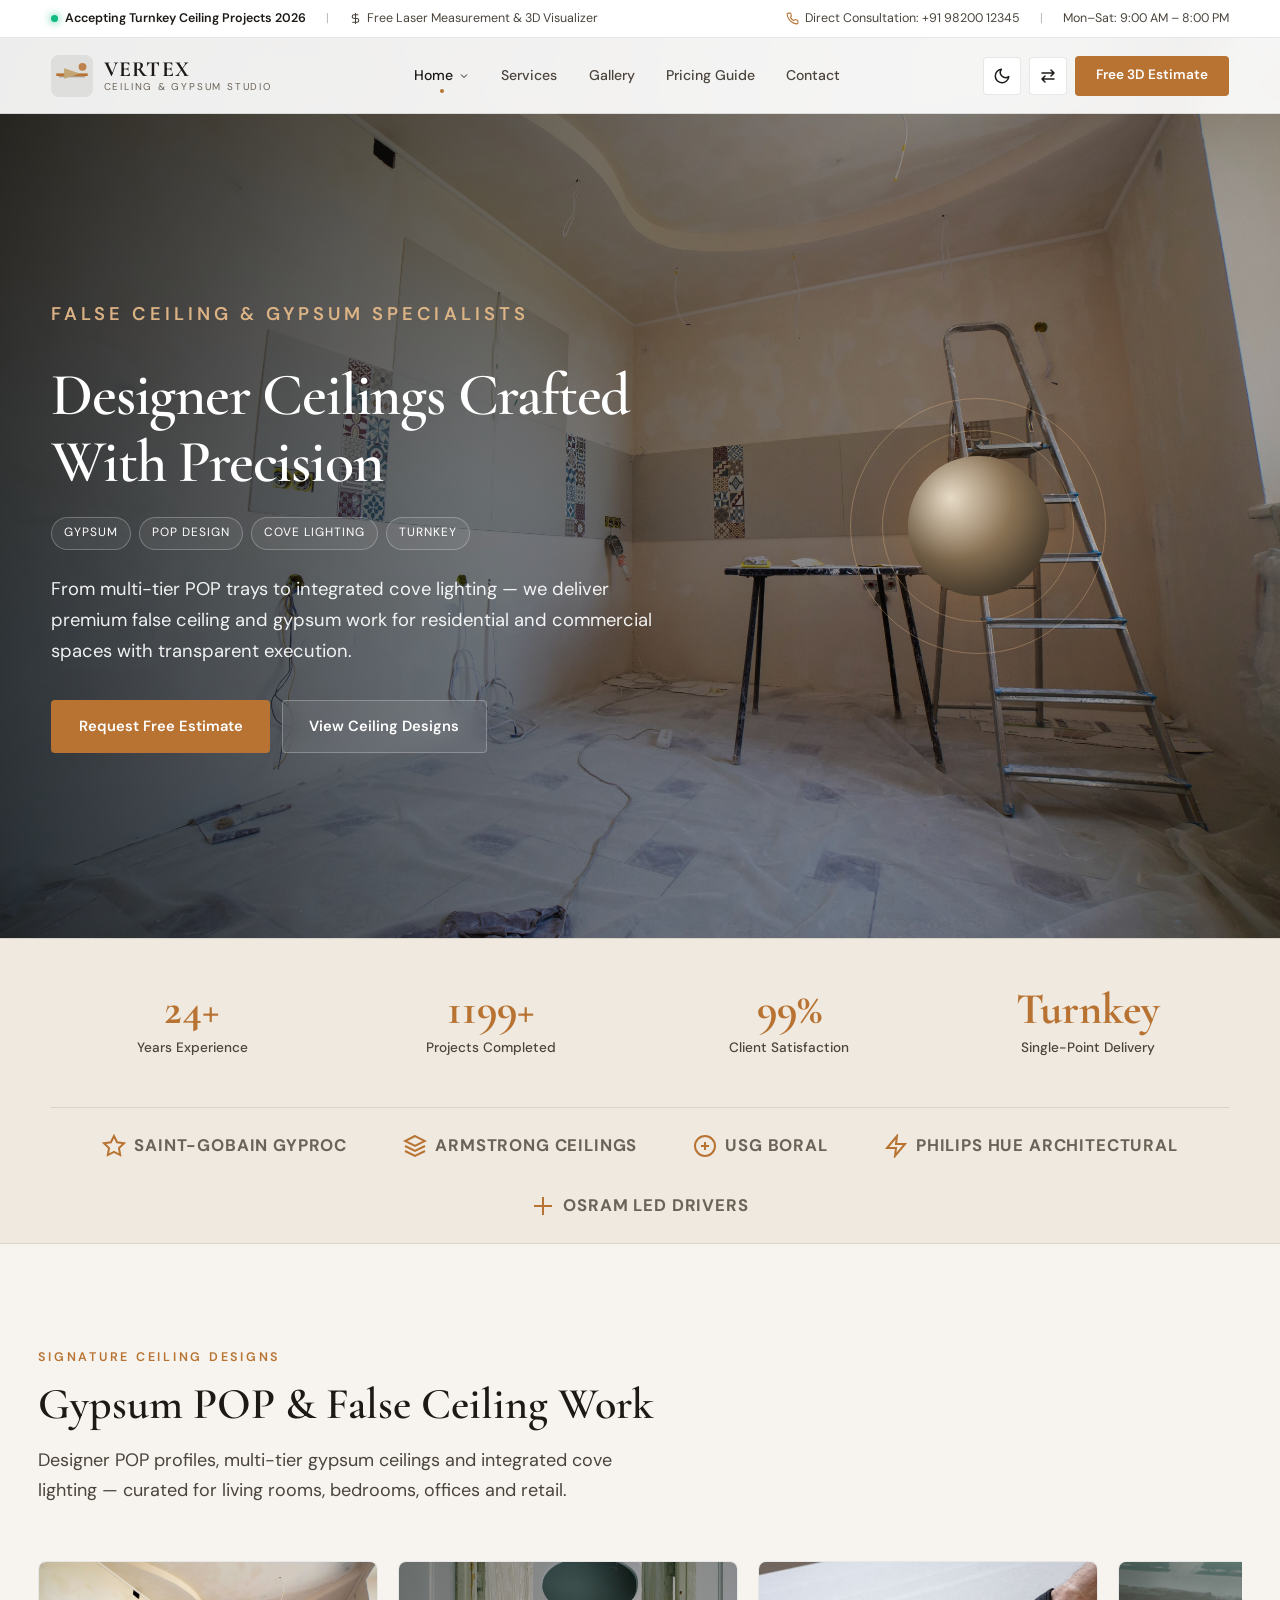
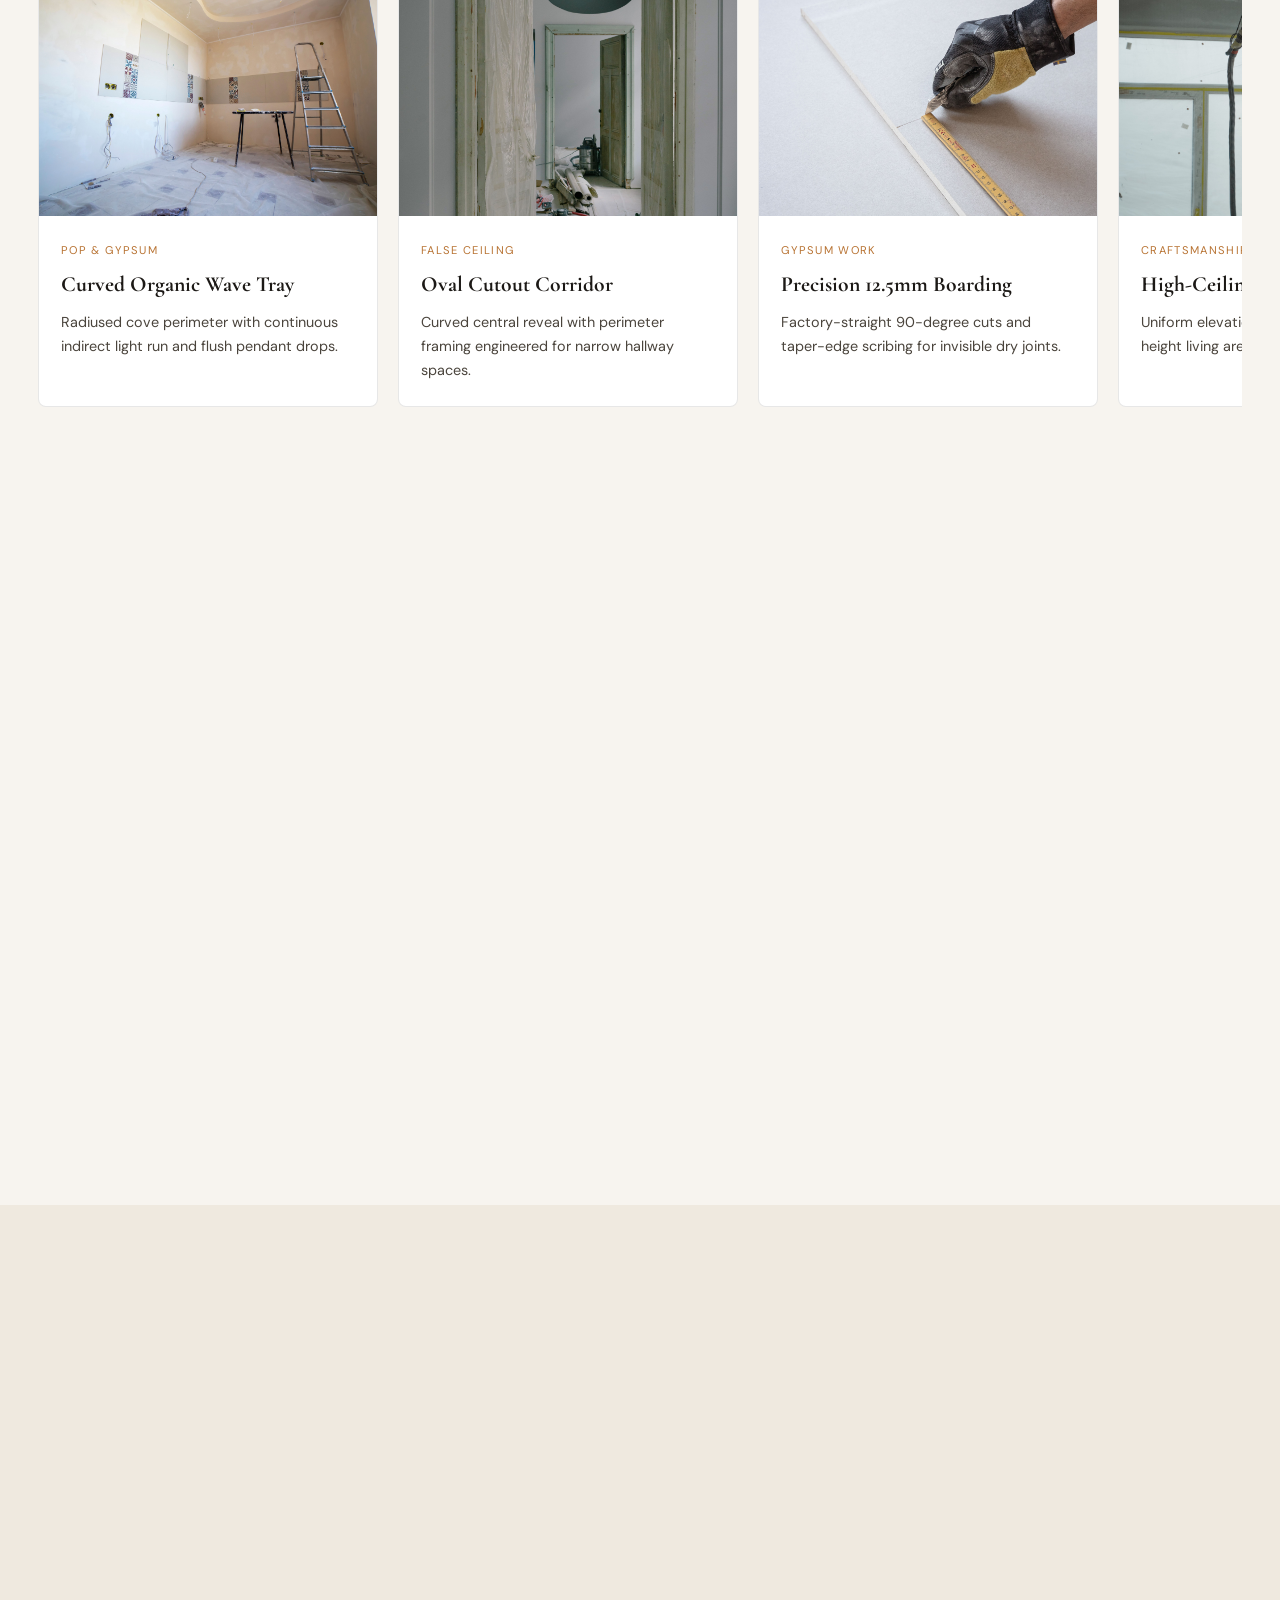
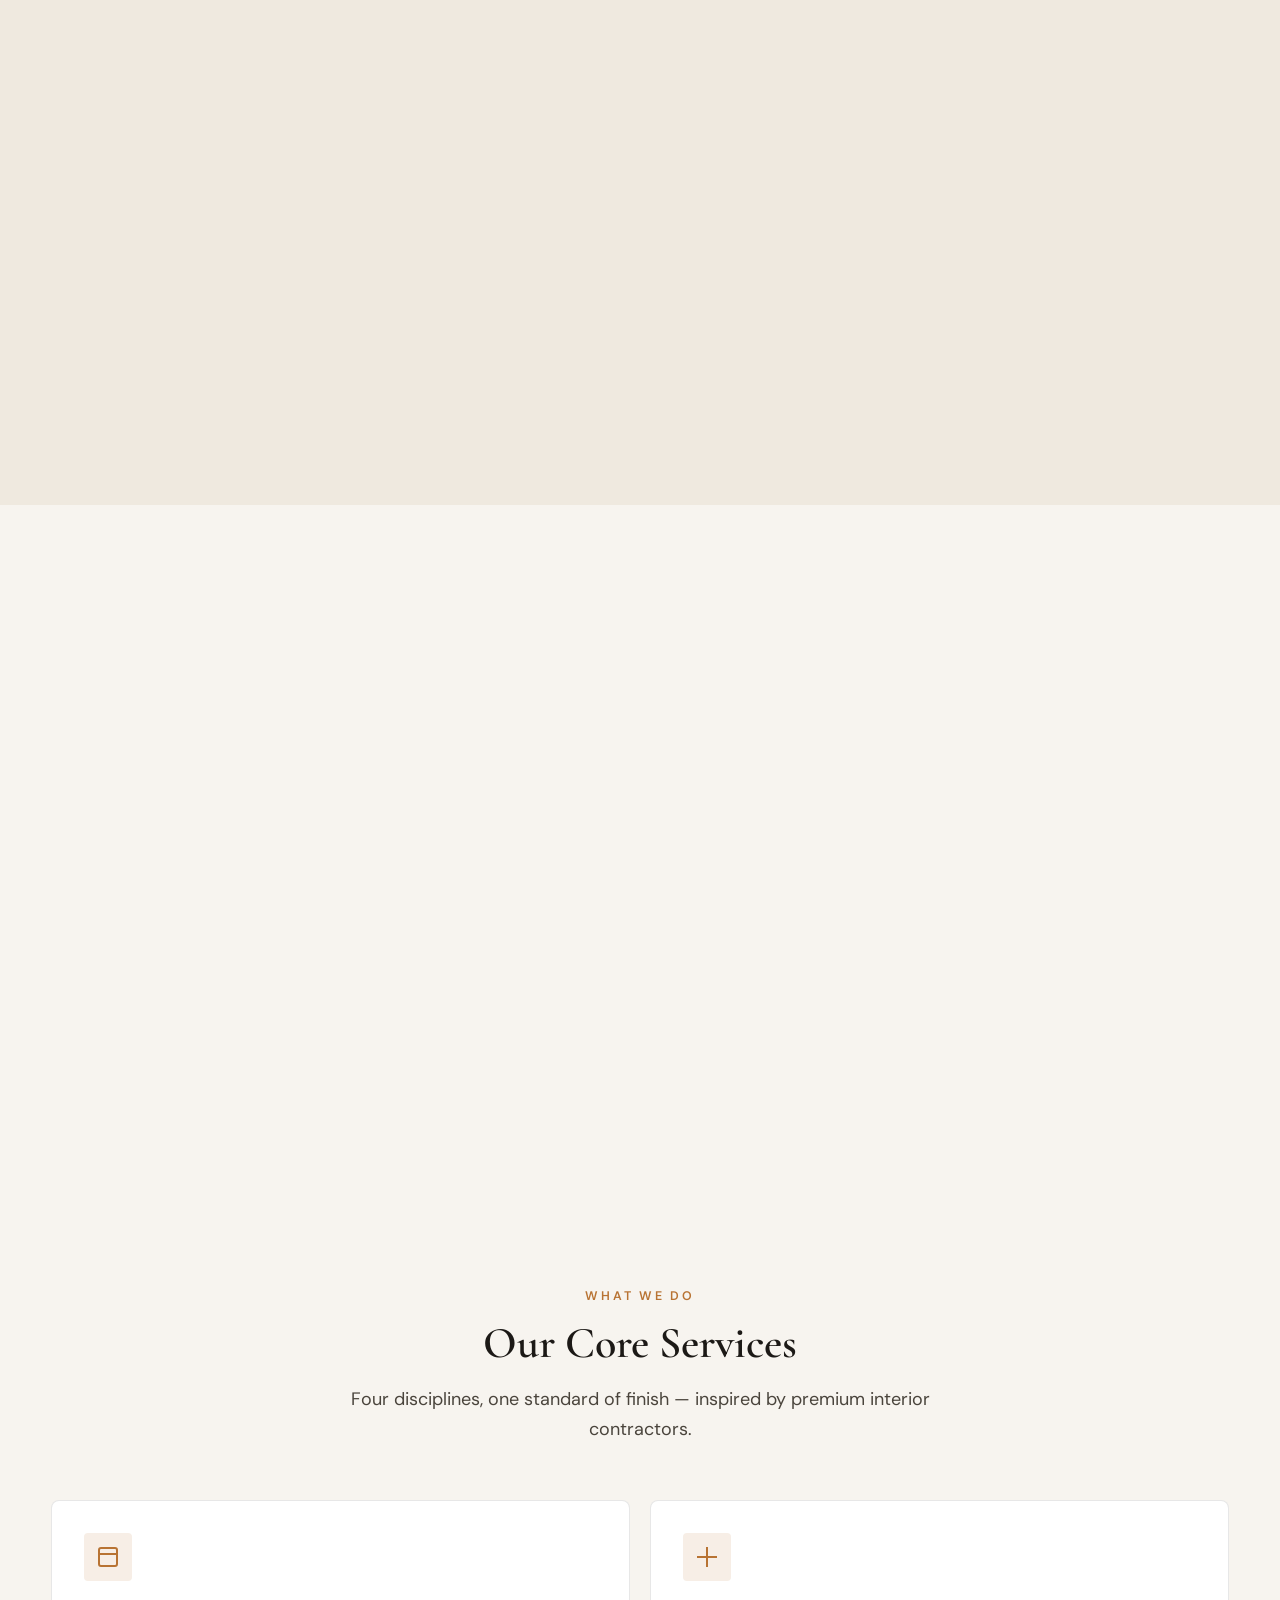
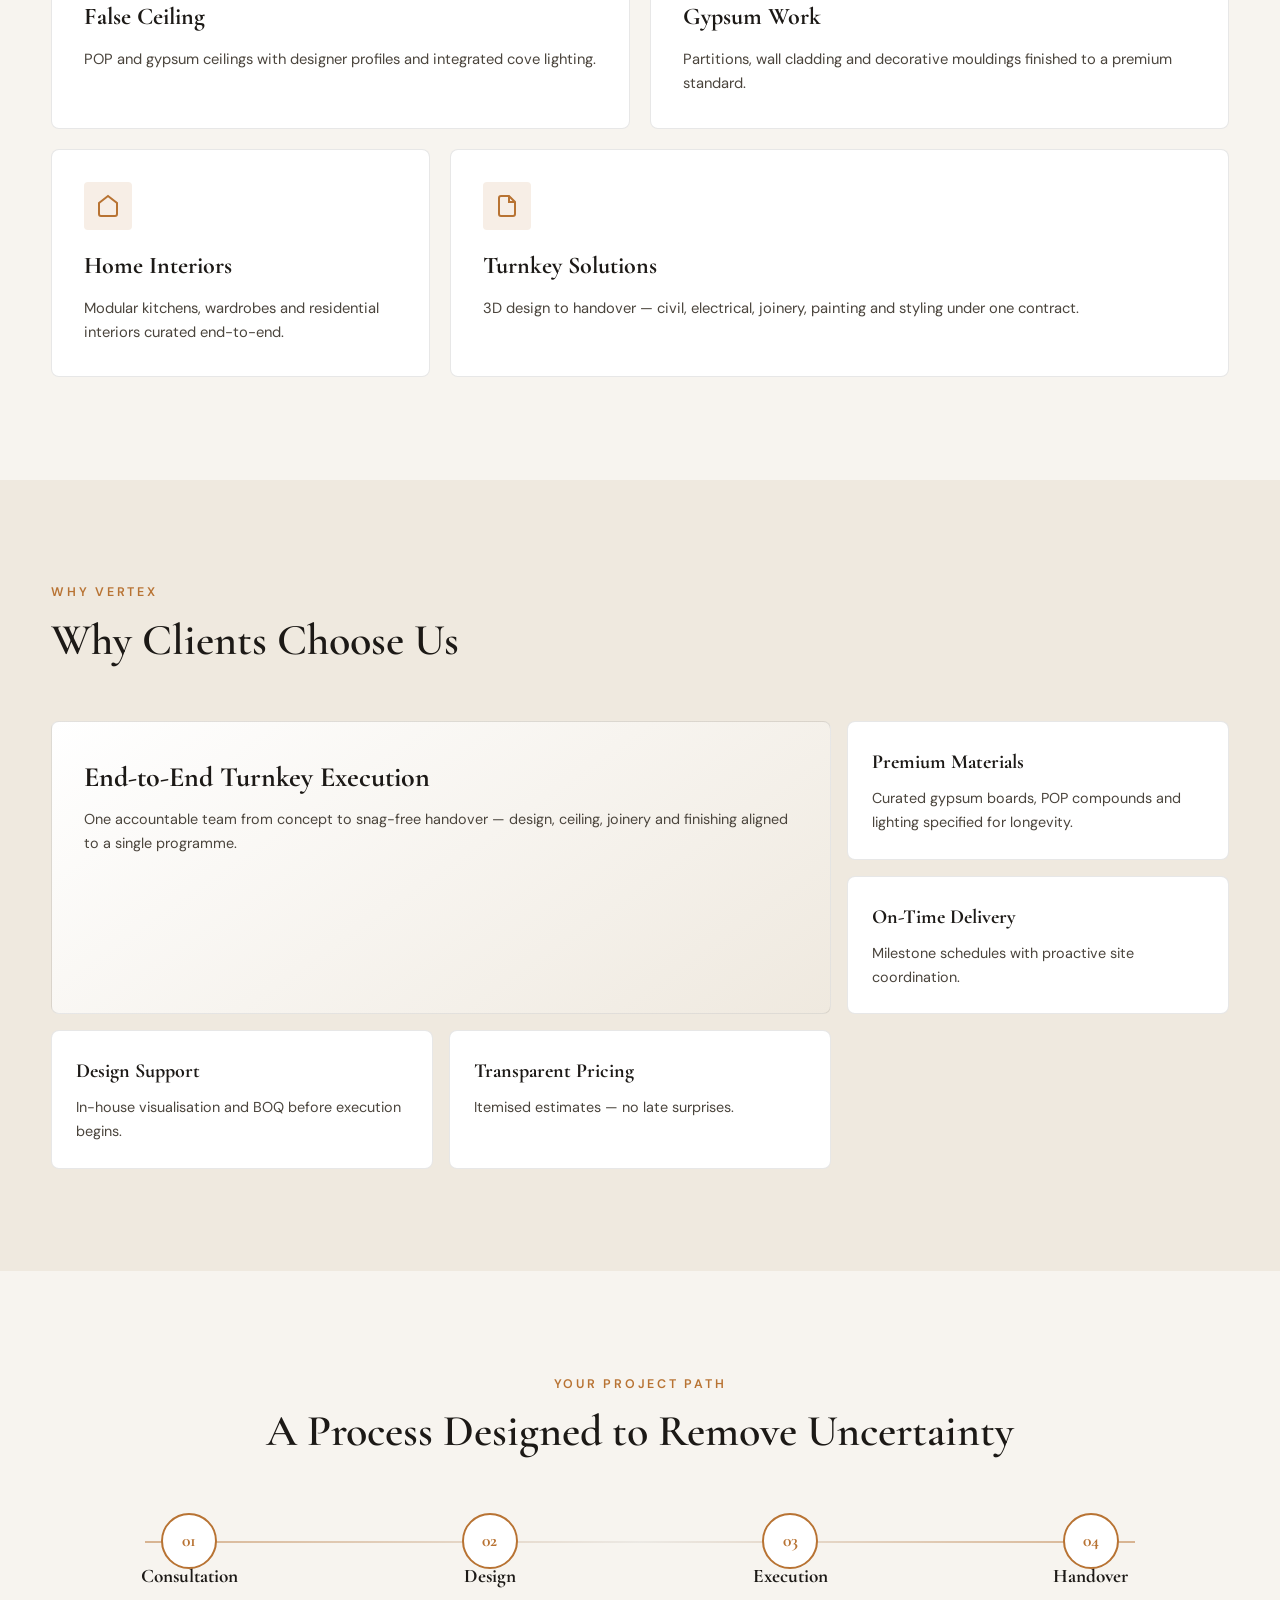
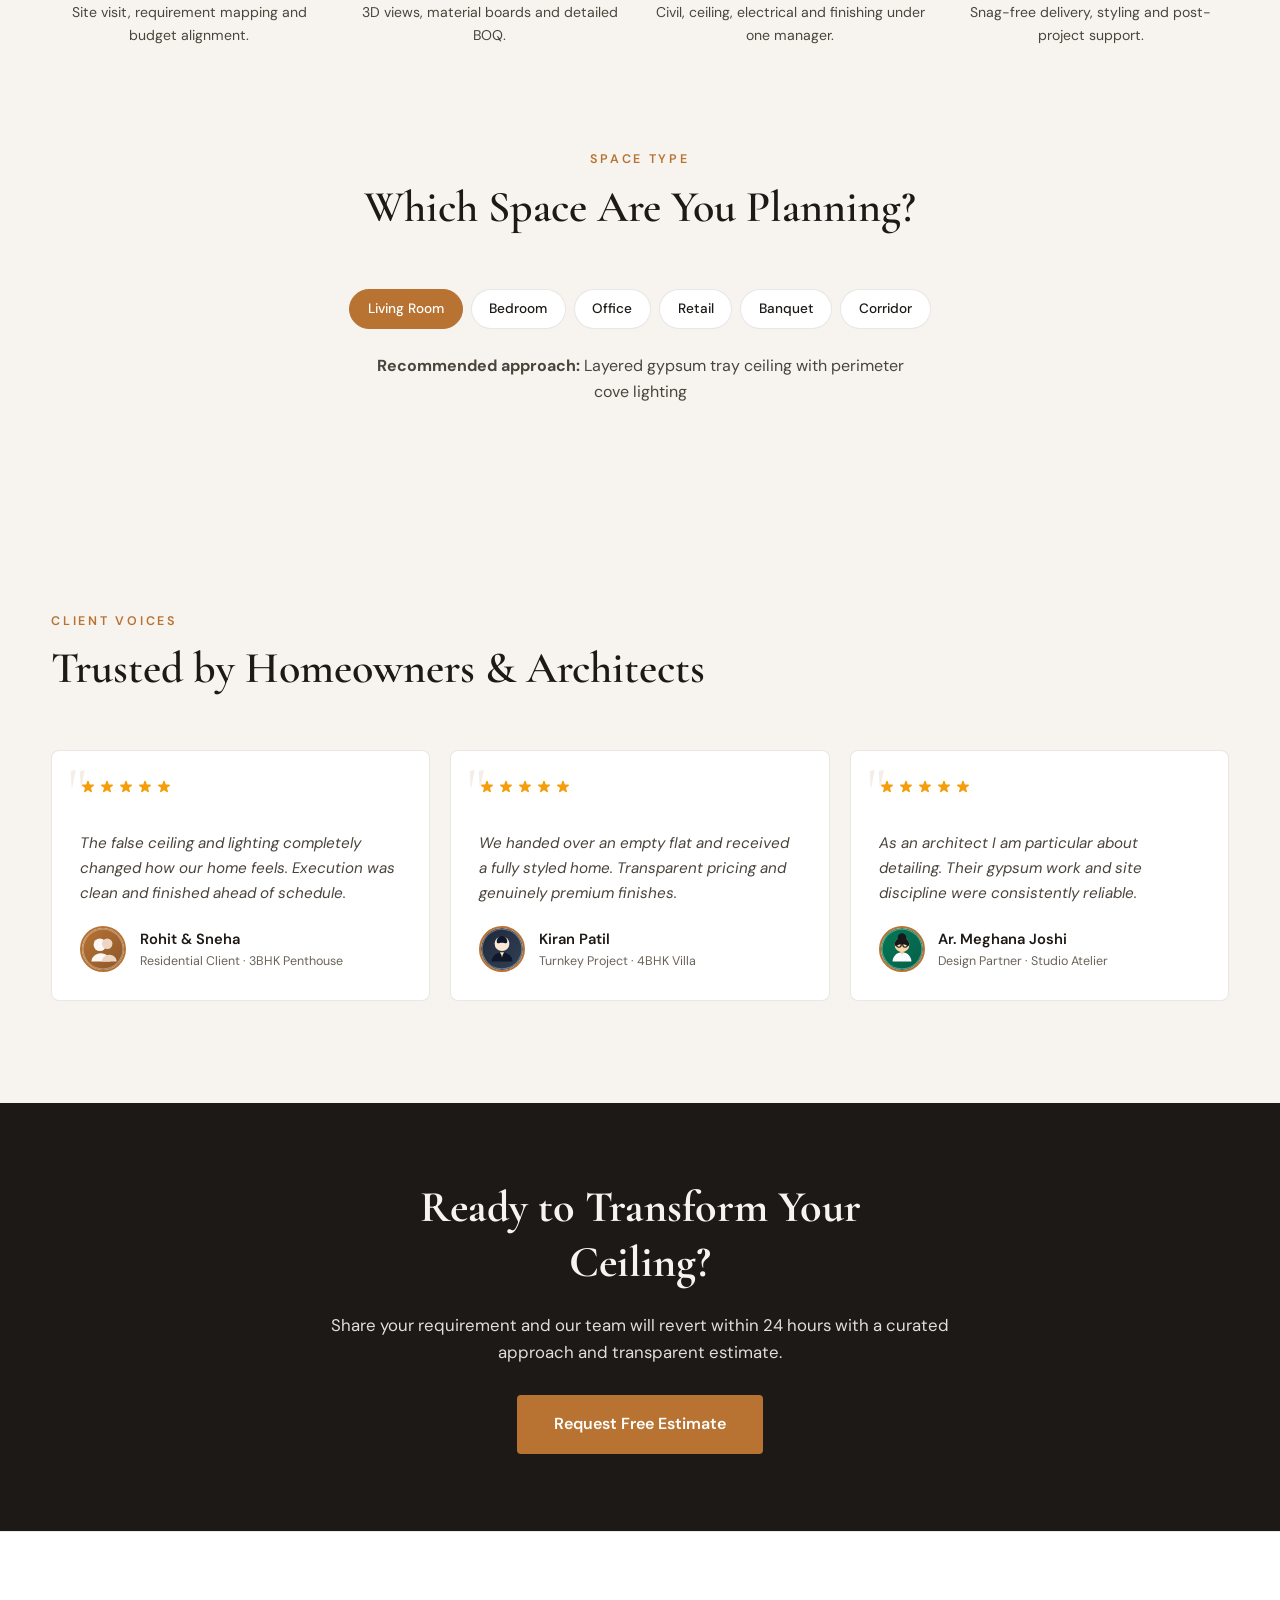
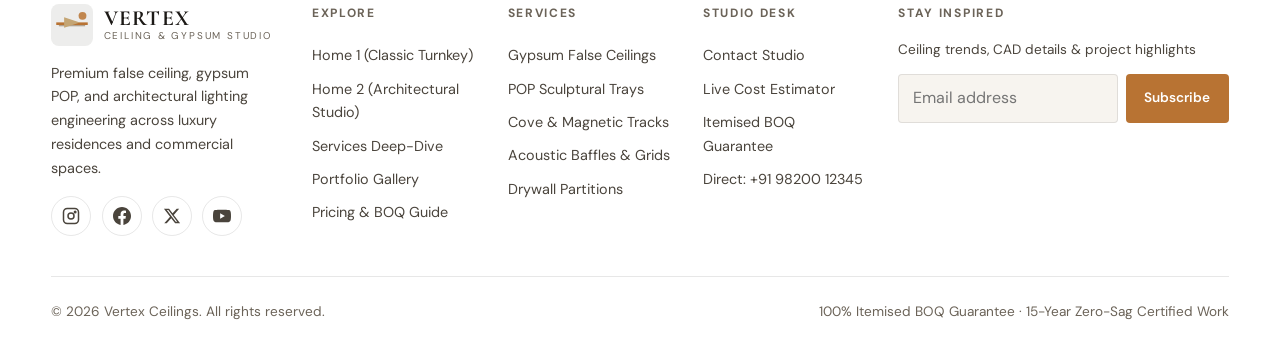
==== commit 77ac9524: "Fix mobile/tablet navbar overcrowding by keeping header controls inside hamburger on <=1024px, posit" ====
--- a/index.html
+++ b/index.html
@@ -41,7 +41,7 @@
 
       <nav class="nav-desktop" aria-label="Primary">
         <div class="nav-dropdown">
-          <button type="button" class="nav-dropdown-btn" aria-expanded="false">
+          <button type="button" class="nav-dropdown-btn active" aria-expanded="false">
             Home
             <svg viewBox="0 0 24 24" fill="none" stroke="currentColor" stroke-width="2"><path d="M6 9l6 6 6-6"/></svg>
           </button>
@@ -69,8 +69,8 @@
       </nav>
 
       <div class="nav-actions">
-        <button type="button" class="icon-btn" data-theme-toggle aria-label="Toggle dark/light theme" title="Toggle Theme"><span data-theme-icon></span></button>
-        <button type="button" class="icon-btn" data-rtl-toggle aria-label="Toggle RTL / LTR text direction" title="Toggle RTL / LTR"><span data-rtl-icon></span></button>
+        <button type="button" class="icon-btn" data-theme-toggle aria-label="Toggle dark/light theme" title="Toggle Theme"><span data-theme-icon><svg viewBox="0 0 24 24" fill="none" stroke="currentColor" stroke-width="2" stroke-linecap="round" stroke-linejoin="round" width="18" height="18" aria-hidden="true"><path d="M21 12.79A9 9 0 1 1 11.21 3 7 7 0 0 0 21 12.79z"/></svg></span></button>
+        <button type="button" class="icon-btn" data-rtl-toggle aria-label="Toggle RTL / LTR text direction" title="Toggle RTL / LTR"><span data-rtl-icon><svg viewBox="0 0 24 24" fill="none" stroke="currentColor" stroke-width="2" stroke-linecap="round" stroke-linejoin="round" width="18" height="18" aria-hidden="true"><path d="M4 8h16M16 4l4 4-4 4"/><path d="M20 16H4M8 12l-4 4 4 4"/></svg></span></button>
         <button type="button" class="btn btn-primary btn-sm nav-cta-desktop" data-modal-open="estimate-modal">Free 3D Estimate</button>
         <button type="button" class="hamburger" aria-label="Open menu" aria-expanded="false"><span></span><span></span><span></span></button>
       </div>
@@ -79,22 +79,37 @@
 
   <div class="mobile-drawer" aria-hidden="true">
     <div class="drawer-backdrop"></div>
-    <nav class="drawer-panel" aria-label="Mobile">
-      <div class="drawer-home-group">
-        <span style="font-size: 0.72rem; text-transform: uppercase; font-weight: 700; color: var(--accent); padding: 0.2rem 0.5rem;">Select Homepage</span>
-        <a href="index.html" class="drawer-home-item active" data-nav>
-          <span>Home 1 (Classic Turnkey)</span>
-          <span style="font-size: 0.65rem; background: var(--accent); color:#fff; padding: 2px 6px; border-radius: 3px;">Home 1</span>
+    <nav class="drawer-panel" aria-label="Mobile Navigation">
+      <div class="drawer-header">
+        <a href="index.html" class="logo" aria-label="Vertex Ceilings home">
+          <svg viewBox="0 0 64 64" width="32" height="32" fill="none" aria-hidden="true"><rect width="64" height="64" rx="12" fill="currentColor" opacity=".08"/><path d="M8 28h48v4H8z" fill="#b87333"/><path d="M12 32h40v2H12z" fill="#8b7355" opacity=".6"/><path d="M20 20l24 8-24 8V20z" fill="#c4a574"/><circle cx="48" cy="18" r="6" fill="#b87333" opacity=".85"/></svg>
+          <span class="logo-text"><span class="logo-name" style="font-size:1.15rem;">VERTEX</span></span>
         </a>
-        <a href="index-2.html" class="drawer-home-item" data-nav>
-          <span>Home 2 (Architectural Studio)</span>
-          <span style="font-size: 0.65rem; background: #2563eb; color:#fff; padding: 2px 6px; border-radius: 3px;">Home 2</span>
-        </a>
-      </div>
-      <a href="services.html" data-nav>Services</a>
-      <a href="gallery.html" data-nav>Gallery</a>
-      <a href="pricing.html" data-nav>Pricing Guide</a>
-      <a href="contact.html" data-nav>Contact</a>
+        <button type="button" class="drawer-close-btn" aria-label="Close navigation menu">&times;</button>
+      </div>
+
+      <div class="drawer-dropdown">
+        <button type="button" class="drawer-dropdown-btn active open" aria-expanded="true">
+          <span>Home Selection</span>
+          <svg class="drawer-chevron" viewBox="0 0 24 24" fill="none" stroke="currentColor" stroke-width="2"><path d="M6 9l6 6 6-6"/></svg>
+        </button>
+        <div class="drawer-dropdown-menu open">
+          <a href="index.html" class="drawer-dropdown-item active" data-nav>
+            <span>Home 1 (Classic Turnkey)</span>
+            <span class="dropdown-item-badge">Classic</span>
+          </a>
+          <a href="index-2.html" class="drawer-dropdown-item" data-nav>
+            <span>Home 2 (Architectural Studio)</span>
+            <span class="dropdown-item-badge" style="background:#2563eb;">Modern</span>
+          </a>
+        </div>
+      </div>
+
+      <a href="services.html" class="drawer-nav-link" data-nav>Services</a>
+      <a href="gallery.html" class="drawer-nav-link" data-nav>Gallery</a>
+      <a href="pricing.html" class="drawer-nav-link" data-nav>Pricing Guide</a>
+      <a href="contact.html" class="drawer-nav-link" data-nav>Contact</a>
+
       <div class="drawer-divider"></div>
       <div class="drawer-toggle-row" style="margin-bottom:0.75rem;">
         <button type="button" class="drawer-toggle-btn" data-theme-toggle aria-label="Toggle Theme">
--- a/assets/css/style.css
+++ b/assets/css/style.css
@@ -434,7 +434,7 @@
   width: min(340px, 88vw);
   background: var(--bg-elevated);
   box-shadow: var(--shadow);
-  padding: calc(var(--nav-height) + 1rem) 1.5rem 2rem;
+  padding: 1.25rem 1.35rem 2rem;
   display: flex;
   flex-direction: column;
   gap: 0.35rem;
@@ -454,23 +454,172 @@
   transform: translateX(0);
 }
 
-.drawer-panel a,
-.drawer-panel button.drawer-link {
-  padding: 0.85rem 1rem;
-  text-align: center;
-  font-weight: 500;
+.drawer-header {
+  display: flex;
+  align-items: center;
+  justify-content: space-between;
+  padding-bottom: 0.85rem;
+  margin-bottom: 0.65rem;
+  border-bottom: 1px solid var(--border);
+}
+
+.drawer-header .logo {
+  gap: 0.5rem;
+}
+
+.drawer-close-btn {
+  width: 36px;
+  height: 36px;
+  border-radius: 50%;
+  border: 1px solid var(--border);
+  background: var(--bg-secondary);
+  color: var(--text-primary);
+  display: inline-flex;
+  align-items: center;
+  justify-content: center;
+  font-size: 1.5rem;
+  line-height: 1;
+  cursor: pointer;
+  transition: all var(--transition);
+  padding: 0;
+}
+
+.drawer-close-btn:hover {
+  background: var(--accent);
+  color: #fff;
+  border-color: var(--accent);
+}
+
+/* Drawer Dropdown for Home Page */
+.drawer-dropdown {
+  display: flex;
+  flex-direction: column;
+  width: 100%;
+  margin-bottom: 0.25rem;
+}
+
+.drawer-dropdown-btn {
+  display: flex;
+  align-items: center;
+  justify-content: space-between;
+  width: 100%;
+  padding: 0.8rem 1rem;
+  font-size: 0.95rem;
+  font-weight: 600;
+  color: var(--text-primary);
+  background: var(--bg-secondary);
+  border: 1px solid var(--border);
   border-radius: var(--radius);
-  border: none;
-  background: none;
+  cursor: pointer;
+  transition: all var(--transition);
+}
+
+.drawer-dropdown-btn:hover {
+  border-color: var(--accent);
+  color: var(--accent);
+}
+
+.drawer-dropdown-btn.active {
+  border-color: var(--accent);
+  color: var(--accent);
+}
+
+.drawer-dropdown-btn .drawer-chevron {
+  width: 18px;
+  height: 18px;
+  transition: transform var(--transition);
+}
+
+.drawer-dropdown-btn.open .drawer-chevron {
+  transform: rotate(180deg);
+}
+
+.drawer-dropdown-menu {
+  display: none;
+  flex-direction: column;
+  gap: 0.35rem;
+  padding: 0.4rem 0 0.4rem 0.6rem;
+}
+
+.drawer-dropdown-menu.open {
+  display: flex;
+}
+
+[dir='rtl'] .drawer-dropdown-menu {
+  padding: 0.4rem 0.6rem 0.4rem 0;
+}
+
+.drawer-dropdown-item {
+  display: flex;
+  align-items: center;
+  justify-content: space-between;
+  padding: 0.65rem 0.85rem !important;
+  font-size: 0.86rem !important;
+  color: var(--text-secondary) !important;
+  background: var(--bg-elevated);
+  border: 1px solid var(--border);
+  border-radius: var(--radius);
+  text-decoration: none;
+  transition: all var(--transition);
+}
+
+.drawer-dropdown-item:hover {
+  border-color: var(--accent);
+  color: var(--accent) !important;
+  background: var(--accent-soft) !important;
+}
+
+.drawer-panel a.drawer-nav-link {
+  padding: 0.75rem 1rem;
+  text-align: left;
+  font-size: 0.95rem;
+  font-weight: 600;
+  border-radius: var(--radius);
+  border: 1px solid transparent;
   width: 100%;
   cursor: pointer;
   color: var(--text-primary);
   display: block;
-}
-
-.drawer-panel a:hover,
-.drawer-panel button.drawer-link:hover {
+  text-decoration: none;
+  transition: all var(--transition);
+}
+
+[dir='rtl'] .drawer-panel a.drawer-nav-link {
+  text-align: right;
+}
+
+.drawer-panel a.drawer-nav-link:hover {
   background: var(--accent-soft);
+  color: var(--accent);
+}
+
+/* Active Highlight for BOTH Light & Dark Theme */
+.drawer-panel a[data-nav].active,
+.drawer-dropdown-item.active {
+  background: var(--accent) !important;
+  color: #fff !important;
+  font-weight: 700 !important;
+  border-color: var(--accent) !important;
+}
+
+.drawer-panel a[data-nav].active .dropdown-item-badge,
+.drawer-dropdown-item.active .dropdown-item-badge {
+  background: rgba(0, 0, 0, 0.3) !important;
+  color: #fff !important;
+}
+
+[data-theme='dark'] .drawer-panel a[data-nav].active,
+[data-theme='dark'] .drawer-dropdown-item.active {
+  background: var(--accent) !important;
+  color: #1c1916 !important;
+  font-weight: 700 !important;
+  border-color: var(--accent) !important;
+}
+
+[data-theme='dark'] .drawer-panel a[data-nav].active .dropdown-item-badge,
+[data-theme='dark'] .drawer-dropdown-item.active .dropdown-item-badge {
+  background: rgba(0, 0, 0, 0.3) !important;
+  color: #1c1916 !important;
 }
 
 .drawer-divider {
@@ -1864,20 +2013,15 @@
 }
 
 @media (max-width: 1024px) {
-  .nav-desktop {
+  .nav-desktop,
+  .nav-actions .icon-btn,
+  .nav-actions .nav-cta-desktop {
     display: none !important;
   }
 
   .nav-actions {
     display: flex !important;
     align-items: center !important;
-    gap: 0.45rem !important;
-  }
-
-  .nav-actions .icon-btn {
-    display: inline-flex !important;
-    width: 38px;
-    height: 38px;
   }
 
   .hamburger {
@@ -1933,13 +2077,43 @@
     text-align: center;
   }
 
+  .footer-brand {
+    display: flex;
+    flex-direction: column;
+    align-items: center;
+    text-align: center;
+    grid-column: 1 / -1;
+  }
+
   .footer-brand .logo {
+    display: inline-flex;
+    align-items: center;
     justify-content: center;
-  }
-
+    margin: 0 auto;
+    text-align: left;
+  }
+
+  .footer-brand p {
+    text-align: center;
+    margin: 0.85rem auto 1.25rem;
+    max-width: 38ch;
+  }
+
+  .footer-brand .social-row,
   .social-row,
   .newsletter-form {
+    display: flex;
     justify-content: center;
+    margin-left: auto;
+    margin-right: auto;
+  }
+
+  .footer-col {
+    text-align: center;
+  }
+
+  .footer-col h4 {
+    margin-bottom: 0.65rem;
   }
 
   .gallery-masonry {
@@ -1961,9 +2135,9 @@
   }
 }
 
-@media (min-width: 769px) {
+@media (min-width: 1025px) {
   .nav-cta-desktop {
-    display: inline-flex;
+    display: inline-flex !important;
   }
 }
 
@@ -3038,6 +3212,20 @@
   }
 }
 
+/* 1024px: Center last odd card in 2-column grids (Home 1 & Home 2) */
+@media (max-width: 1024px) and (min-width: 769px) {
+  .matrix-grid > article:last-child:nth-child(odd),
+  .matrix-grid > .matrix-card:last-child:nth-child(odd),
+  .testimonials-grid > .testimonial-card:last-child:nth-child(odd) {
+    grid-column: 1 / -1 !important;
+    max-width: 520px !important;
+    width: 100% !important;
+    margin-left: auto !important;
+    margin-right: auto !important;
+    justify-self: center !important;
+  }
+}
+
 @media (max-width: 768px) {
   .specs-grid {
     grid-template-columns: 1fr;
@@ -3050,6 +3238,67 @@
   }
   .calc-chips {
     grid-template-columns: 1fr;
+  }
+
+  /* Robust Bullet Point formatting on 768px and mobile */
+  .about-list li {
+    position: relative !important;
+    display: block !important;
+    padding-left: 1.45rem !important;
+    color: var(--text-secondary) !important;
+    font-size: 0.93rem !important;
+    line-height: 1.6 !important;
+  }
+
+  .about-list li::before {
+    content: '' !important;
+    position: absolute !important;
+    left: 0 !important;
+    top: 0.55rem !important;
+    width: 6px !important;
+    height: 6px !important;
+    background: var(--accent) !important;
+    border-radius: 50% !important;
+    margin: 0 !important;
+  }
+
+  .about-list li strong {
+    display: inline !important;
+    color: var(--text-primary) !important;
+    margin-right: 0.35rem !important;
+  }
+}
+
+@media (max-width: 640px) {
+  /* Home 2 Floating Hero Showcase Badge: Stack cleanly so text is never squeezed */
+  .arch-floating-badge {
+    position: static !important;
+    margin-top: 1rem !important;
+    flex-direction: column !important;
+    align-items: flex-start !important;
+    gap: 0.65rem !important;
+    padding: 1rem 1.15rem !important;
+    width: 100% !important;
+  }
+
+  .arch-floating-badge > div {
+    width: 100% !important;
+  }
+
+  .arch-floating-badge h4 {
+    font-size: 1.05rem !important;
+    line-height: 1.35 !important;
+    margin-bottom: 0.35rem !important;
+  }
+
+  .arch-floating-badge p {
+    font-size: 0.82rem !important;
+    line-height: 1.5 !important;
+  }
+
+  .arch-floating-tag {
+    align-self: flex-start !important;
+    margin-top: 0.25rem !important;
   }
 }
 
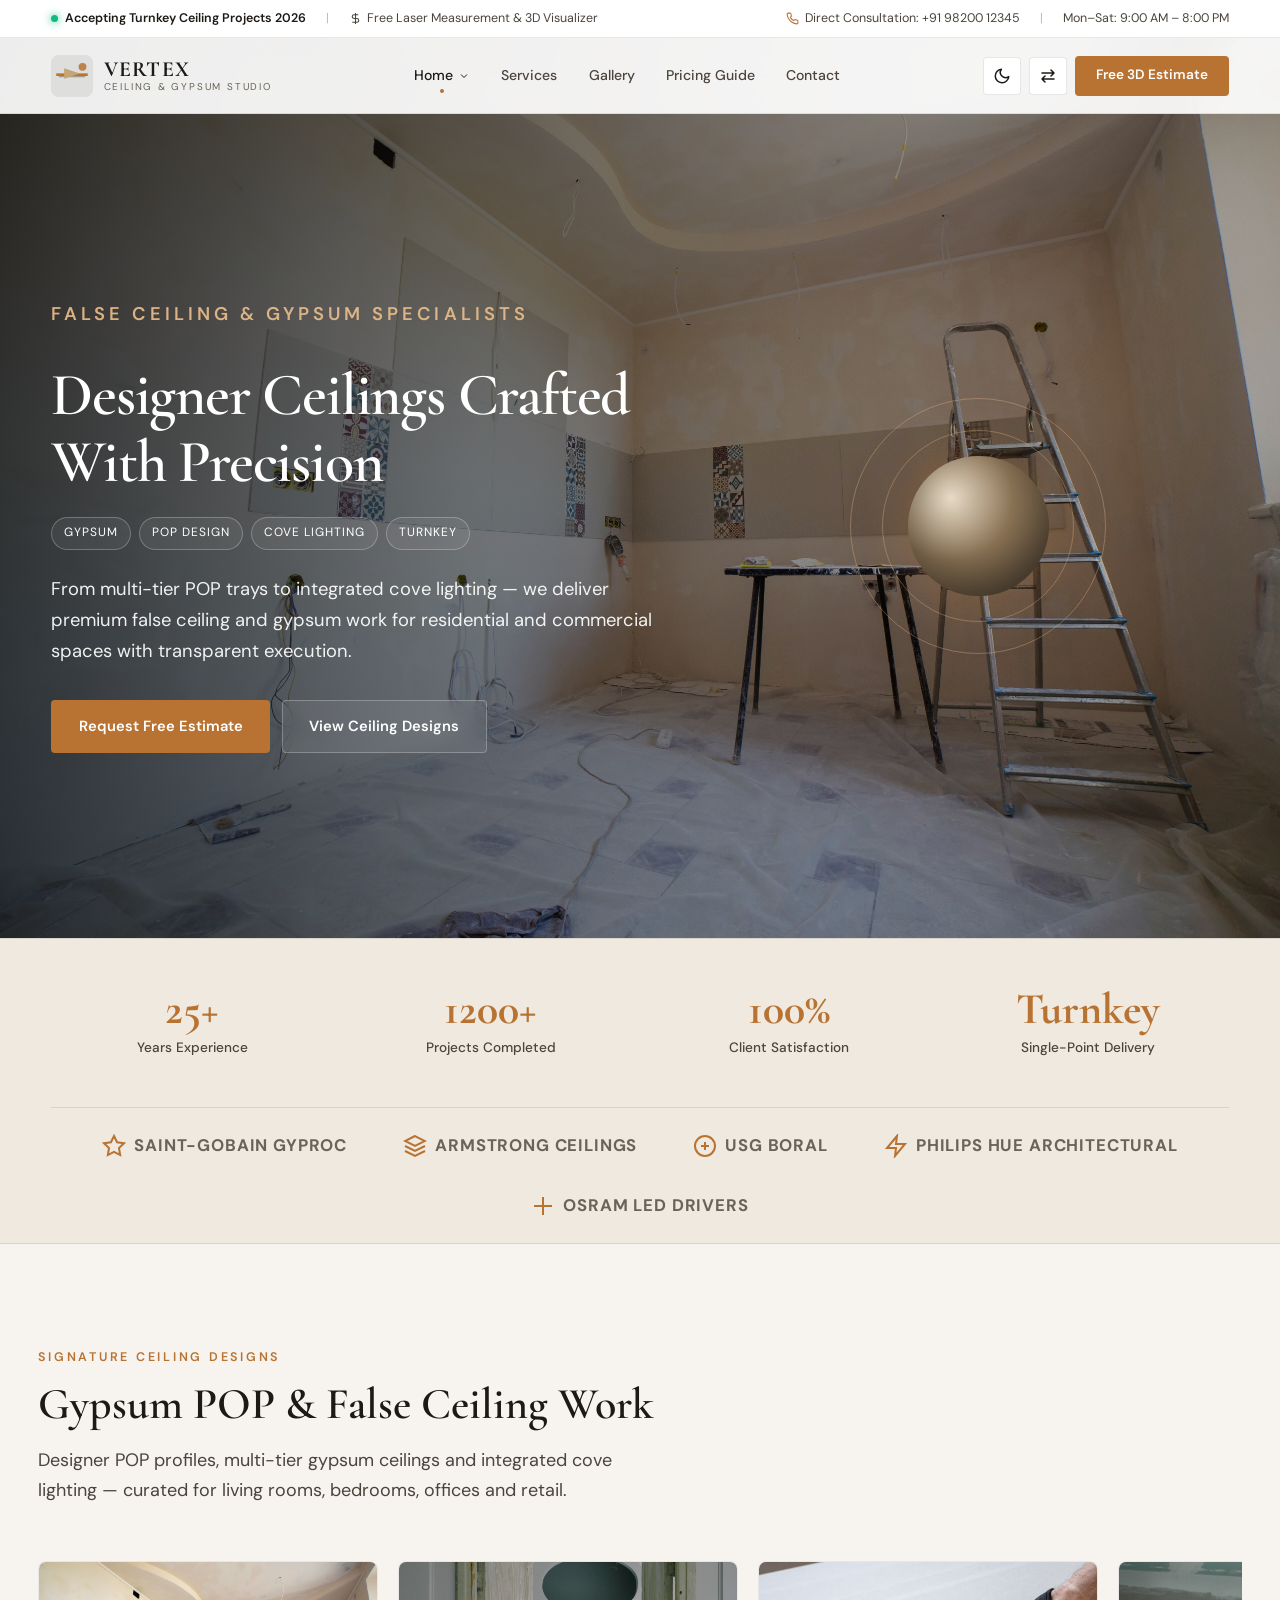
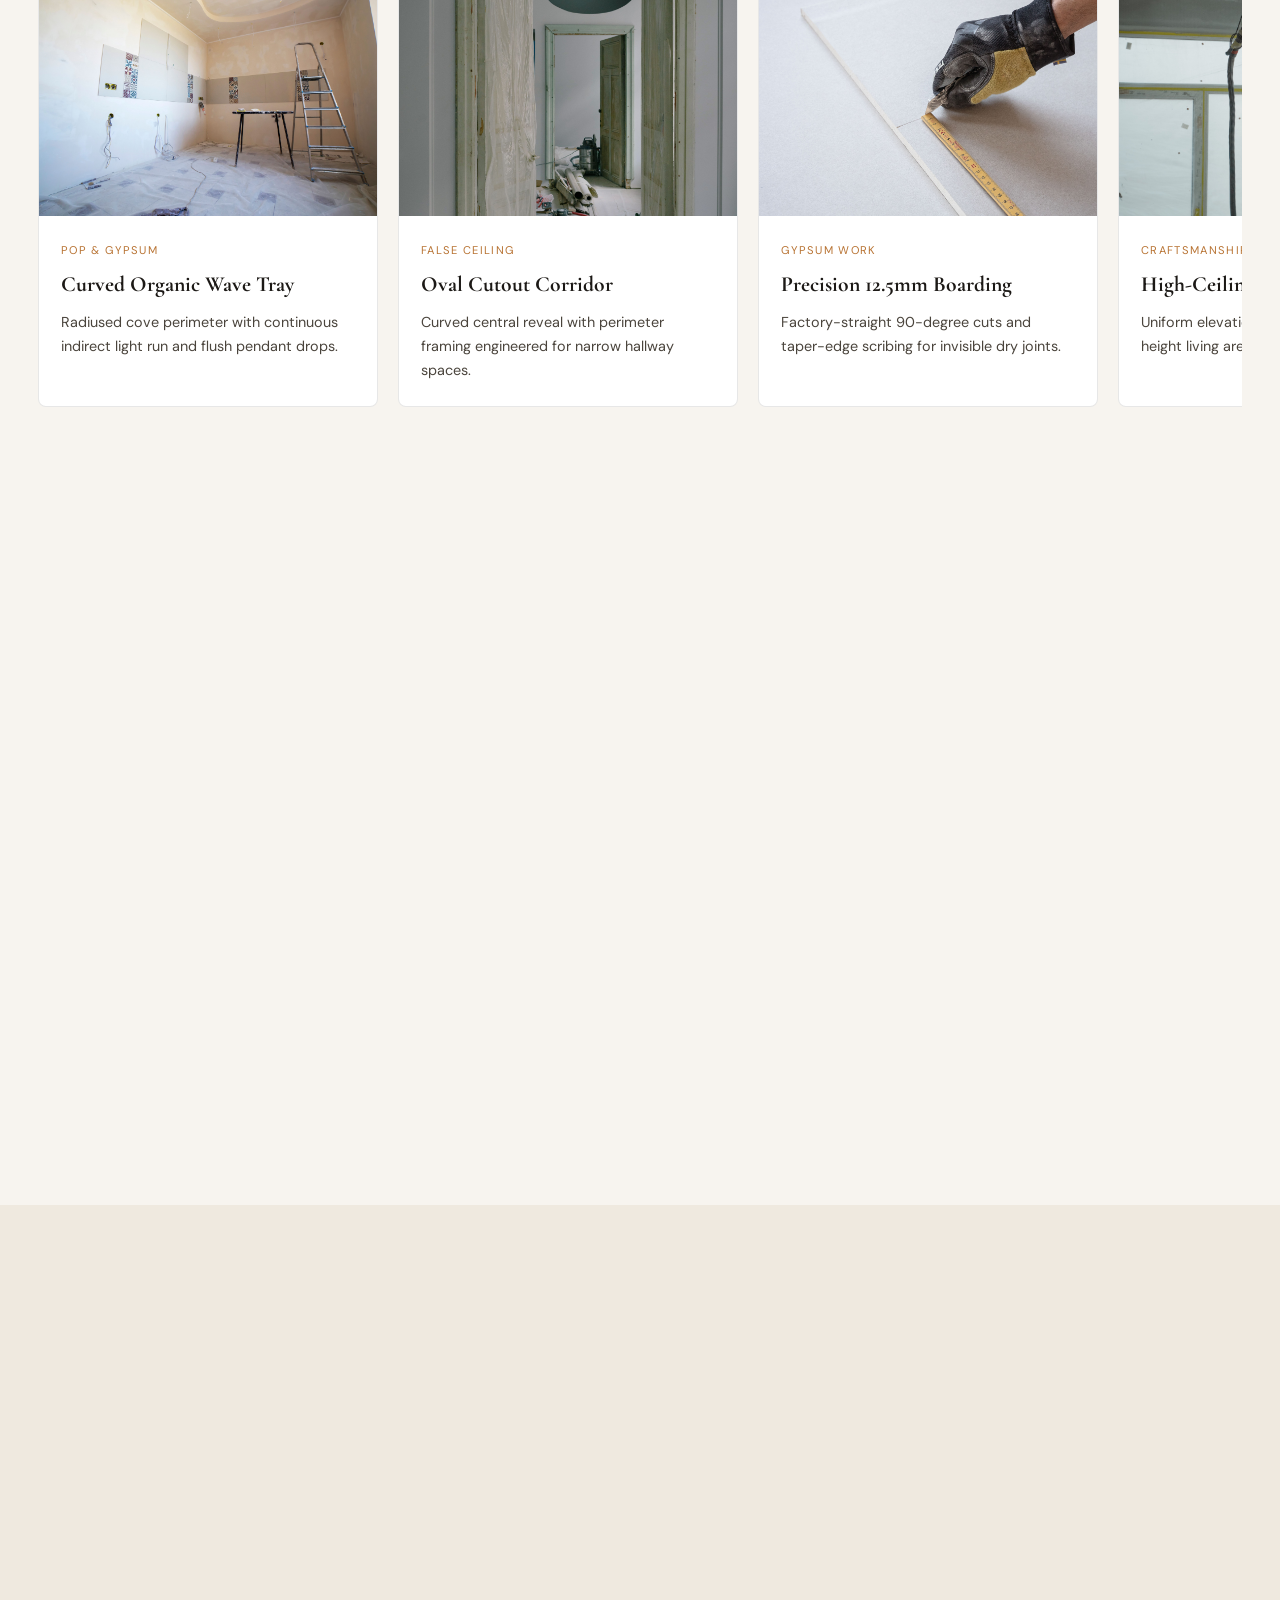
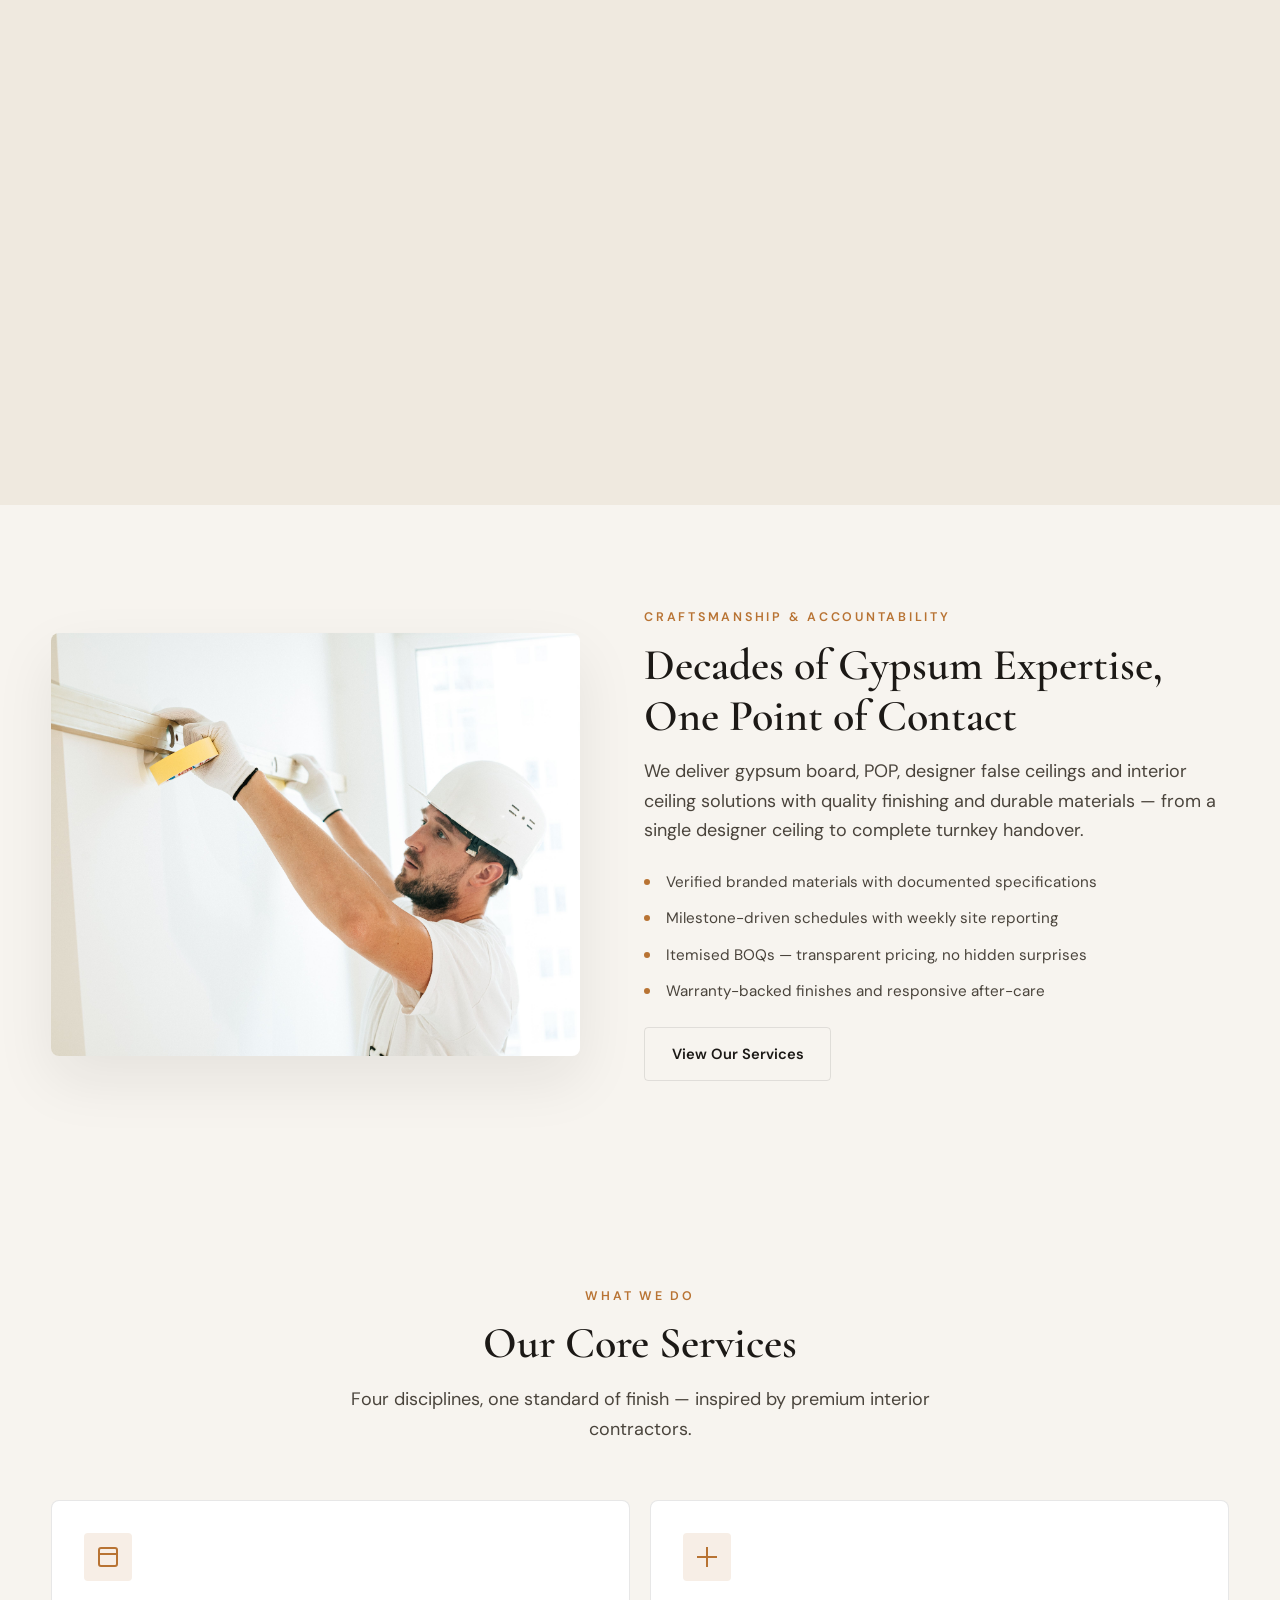
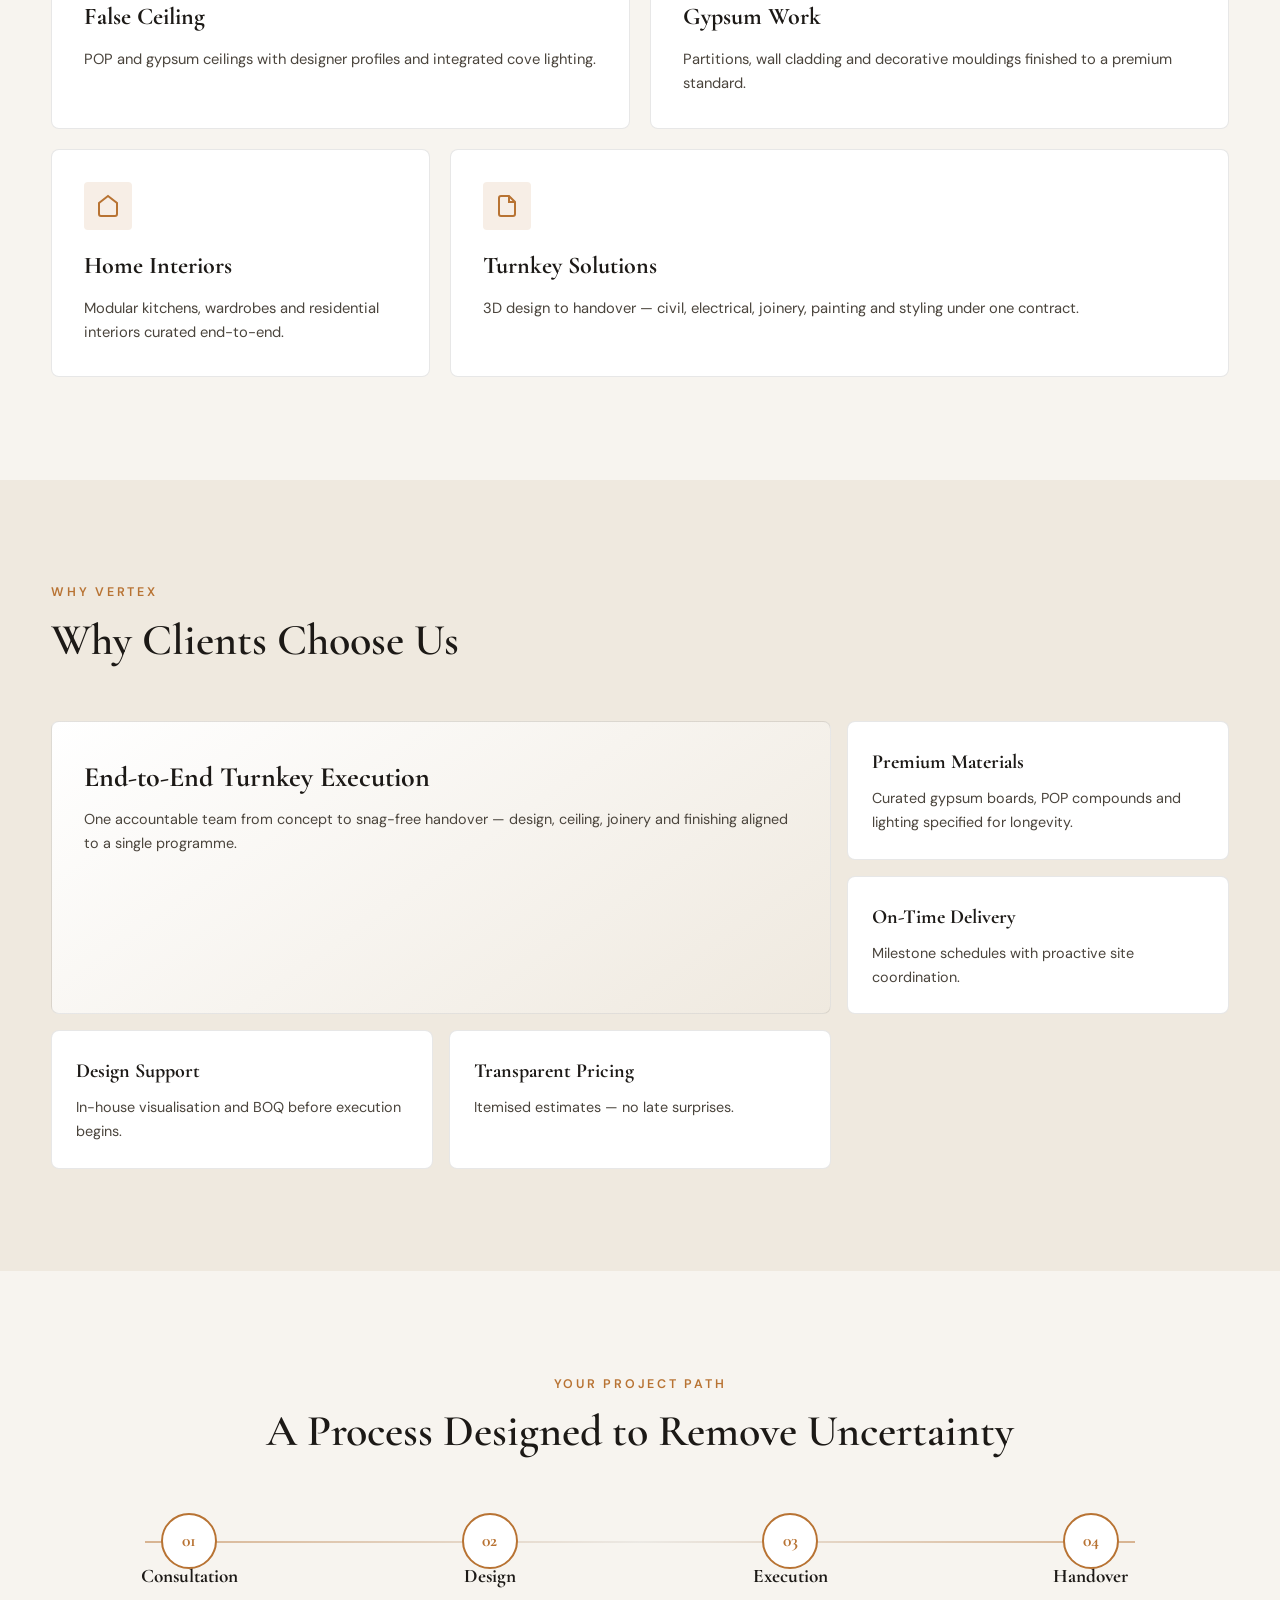
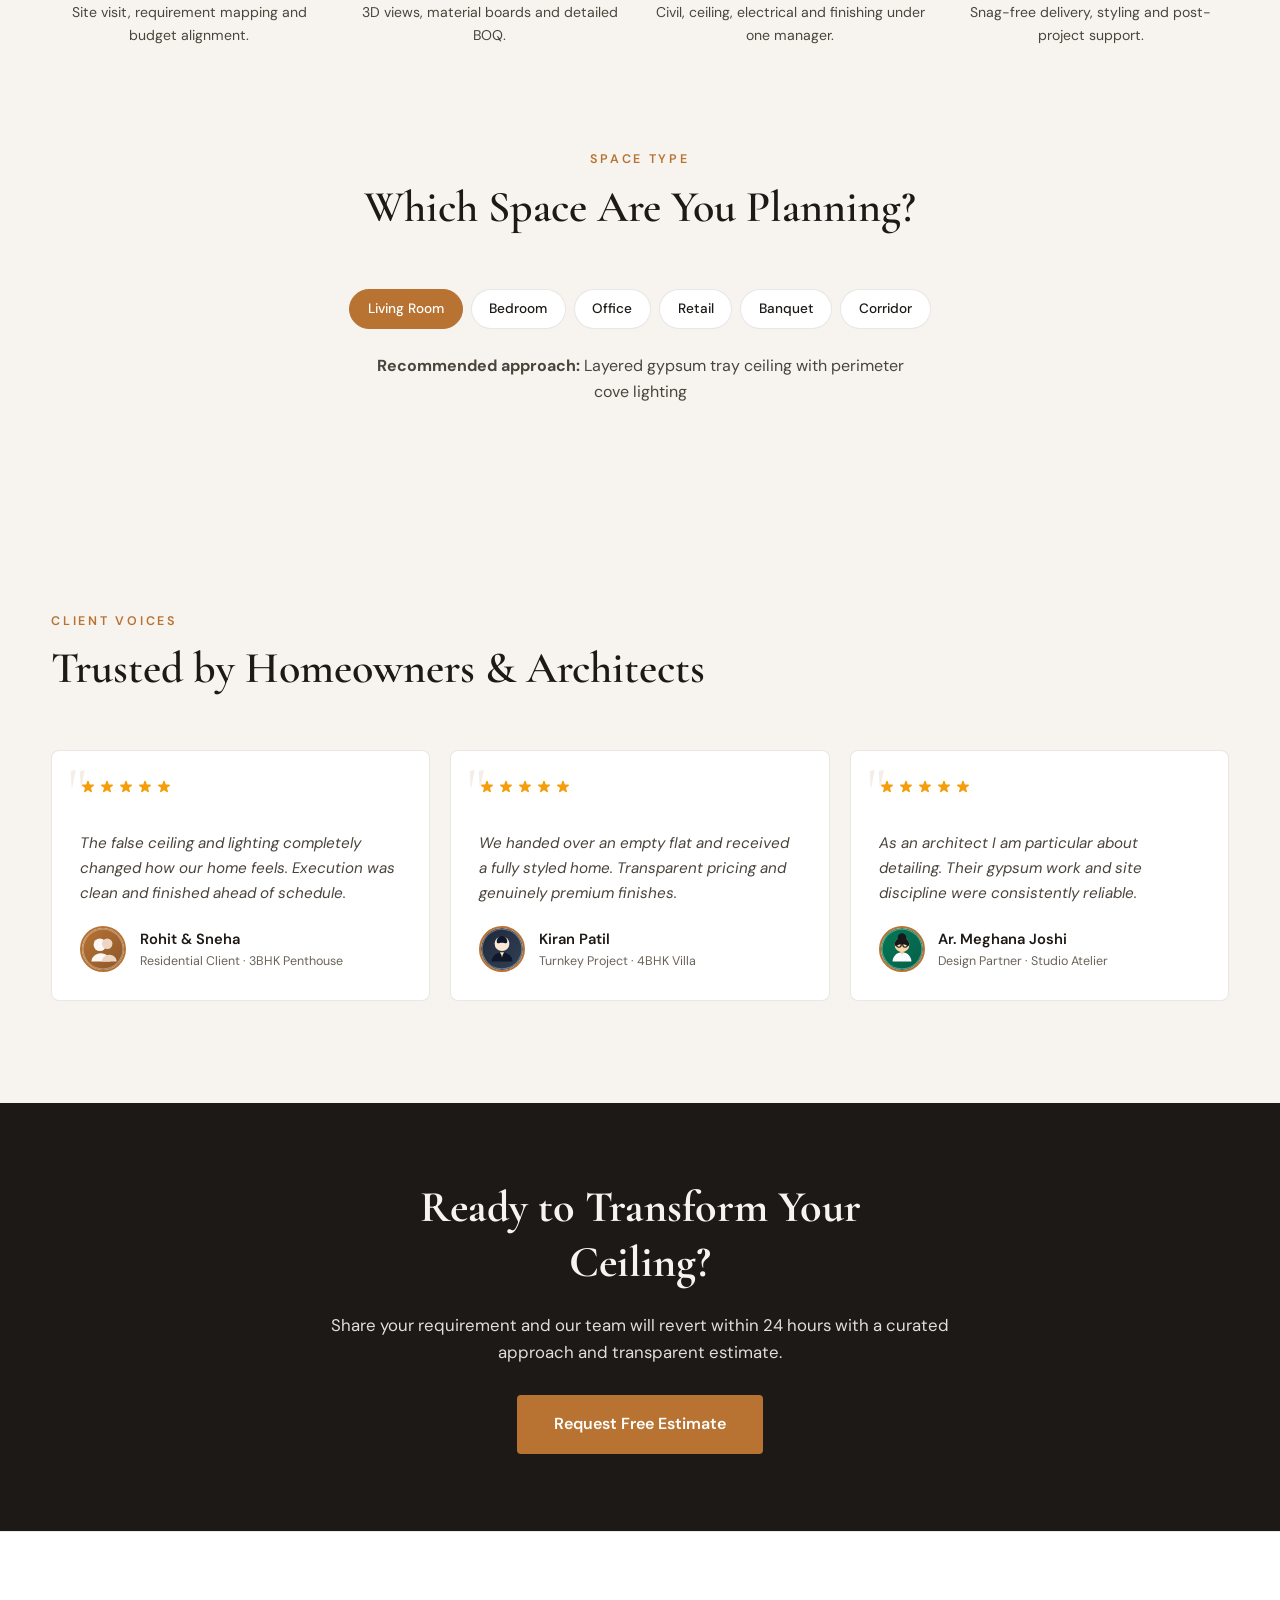
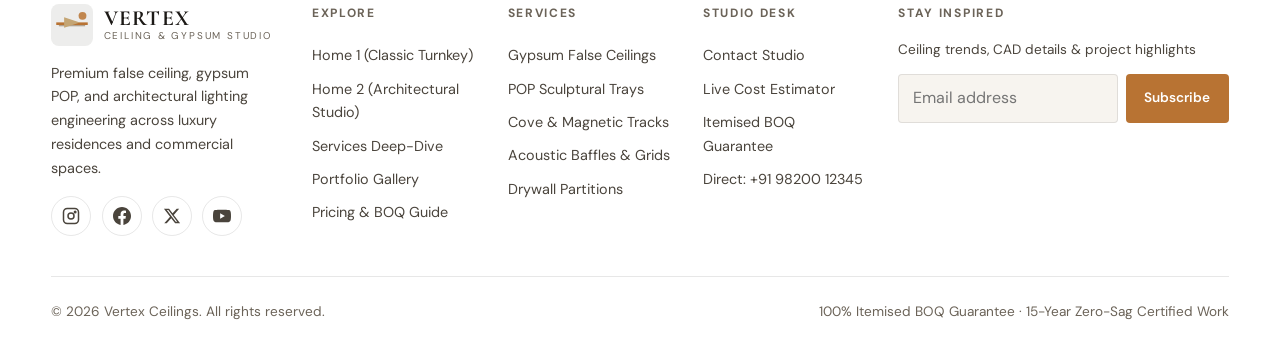
==== commit ab00fdfd: "Center last odd card in 1024px grid on Home 2 and Gallery page, and center all section headings on m" ====
--- a/index.html
+++ b/index.html
@@ -312,7 +312,7 @@
             </div>
           </article>
 
-          <article class="matrix-card reveal">
+          <article class="matrix-card reveal card-center-1024">
             <div class="matrix-media">
               <img src="assets/IMAGE/1 (14).jpg" alt="Completed curved organic false ceiling with electrical wiring drops" loading="lazy" />
               <span class="matrix-badge" style="background:rgba(184,115,51,0.9);">Turnkey Handover</span>
@@ -473,7 +473,7 @@
               </div>
             </figcaption>
           </figure>
-          <figure class="testimonial-card reveal">
+          <figure class="testimonial-card reveal card-center-1024">
             <div class="testimonial-stars" aria-label="5 out of 5 stars">
               <svg viewBox="0 0 20 20"><path d="M9.049 2.927c.3-.921 1.603-.921 1.902 0l1.07 3.292a1 1 0 00.95.69h3.462c.969 0 1.371 1.24.588 1.81l-2.8 2.034a1 1 0 00-.364 1.118l1.07 3.292c.3.921-.755 1.688-1.54 1.118l-2.8-2.034a1 1 0 00-1.175 0l-2.8 2.034c-.784.57-1.838-.197-1.539-1.118l1.07-3.292a1 1 0 00-.364-1.118L2.98 8.72c-.783-.57-.38-1.81.588-1.81h3.461a1 1 0 00.951-.69l1.07-3.292z"/></svg>
               <svg viewBox="0 0 20 20"><path d="M9.049 2.927c.3-.921 1.603-.921 1.902 0l1.07 3.292a1 1 0 00.95.69h3.462c.969 0 1.371 1.24.588 1.81l-2.8 2.034a1 1 0 00-.364 1.118l1.07 3.292c.3.921-.755 1.688-1.54 1.118l-2.8-2.034a1 1 0 00-1.175 0l-2.8 2.034c-.784.57-1.838-.197-1.539-1.118l1.07-3.292a1 1 0 00-.364-1.118L2.98 8.72c-.783-.57-.38-1.81.588-1.81h3.461a1 1 0 00.951-.69l1.07-3.292z"/></svg>
--- a/assets/css/style.css
+++ b/assets/css/style.css
@@ -2126,12 +2126,85 @@
   }
 
   .cta-band-inner {
-    flex-direction: column;
-    text-align: center;
-  }
-
-  [dir='rtl'] .cta-band-inner {
-    flex-direction: column;
+    display: flex !important;
+    flex-direction: column !important;
+    align-items: center !important;
+    justify-content: center !important;
+    text-align: center !important;
+    margin-left: auto !important;
+    margin-right: auto !important;
+    gap: 1.25rem !important;
+  }
+
+  .cta-band-inner h2,
+  .cta-band h2 {
+    text-align: center !important;
+    margin-left: auto !important;
+    margin-right: auto !important;
+    align-self: center !important;
+    max-width: 24ch !important;
+  }
+
+  .cta-band-inner p,
+  .cta-band p {
+    text-align: center !important;
+    margin-left: auto !important;
+    margin-right: auto !important;
+    align-self: center !important;
+    max-width: 52ch !important;
+  }
+
+  .cta-band-inner .btn,
+  .cta-band-inner a,
+  .cta-band .btn {
+    margin-left: auto !important;
+    margin-right: auto !important;
+    align-self: center !important;
+  }
+
+  /* Section Headings centered properly on 768px and mobile */
+  .section-header,
+  .section-head {
+    text-align: center !important;
+    margin-left: auto !important;
+    margin-right: auto !important;
+    display: flex !important;
+    flex-direction: column !important;
+    align-items: center !important;
+    justify-content: center !important;
+  }
+
+  .section-header .eyebrow,
+  .section-header .section-heading,
+  .section-header .section-lead,
+  .section-head .section-tag,
+  .section-head .section-title,
+  .section-head .section-subtitle,
+  .section-header p,
+  .section-head p,
+  .section-heading,
+  .section-lead,
+  .eyebrow,
+  .section-tag,
+  .section-title,
+  .section-subtitle {
+    text-align: center !important;
+    margin-left: auto !important;
+    margin-right: auto !important;
+  }
+
+  [dir='rtl'] .section-header,
+  [dir='rtl'] .section-head,
+  [dir='rtl'] .section-heading,
+  [dir='rtl'] .section-lead,
+  [dir='rtl'] .eyebrow,
+  [dir='rtl'] .cta-band-inner,
+  [dir='rtl'] .cta-band h2,
+  [dir='rtl'] .cta-band p {
+    text-align: center !important;
+    align-items: center !important;
+    margin-left: auto !important;
+    margin-right: auto !important;
   }
 }
 
@@ -3212,11 +3285,19 @@
   }
 }
 
-/* 1024px: Center last odd card in 2-column grids (Home 1 & Home 2) */
-@media (max-width: 1024px) and (min-width: 769px) {
+/* 1024px: Center last odd card in 2-column grids (Home 1, Home 2, Gallery) */
+@media (max-width: 1024px) {
+  .matrix-grid > *:nth-child(3):last-child,
+  .matrix-grid > *:last-child:nth-child(odd),
+  .matrix-grid > article:nth-child(3):last-child,
   .matrix-grid > article:last-child:nth-child(odd),
+  .matrix-grid > .matrix-card:nth-child(3):last-child,
   .matrix-grid > .matrix-card:last-child:nth-child(odd),
-  .testimonials-grid > .testimonial-card:last-child:nth-child(odd) {
+  .testimonials-grid > *:nth-child(3):last-child,
+  .testimonials-grid > *:last-child:nth-child(odd),
+  .testimonials-grid > .testimonial-card:nth-child(3):last-child,
+  .testimonials-grid > .testimonial-card:last-child:nth-child(odd),
+  .card-center-1024 {
     grid-column: 1 / -1 !important;
     max-width: 520px !important;
     width: 100% !important;
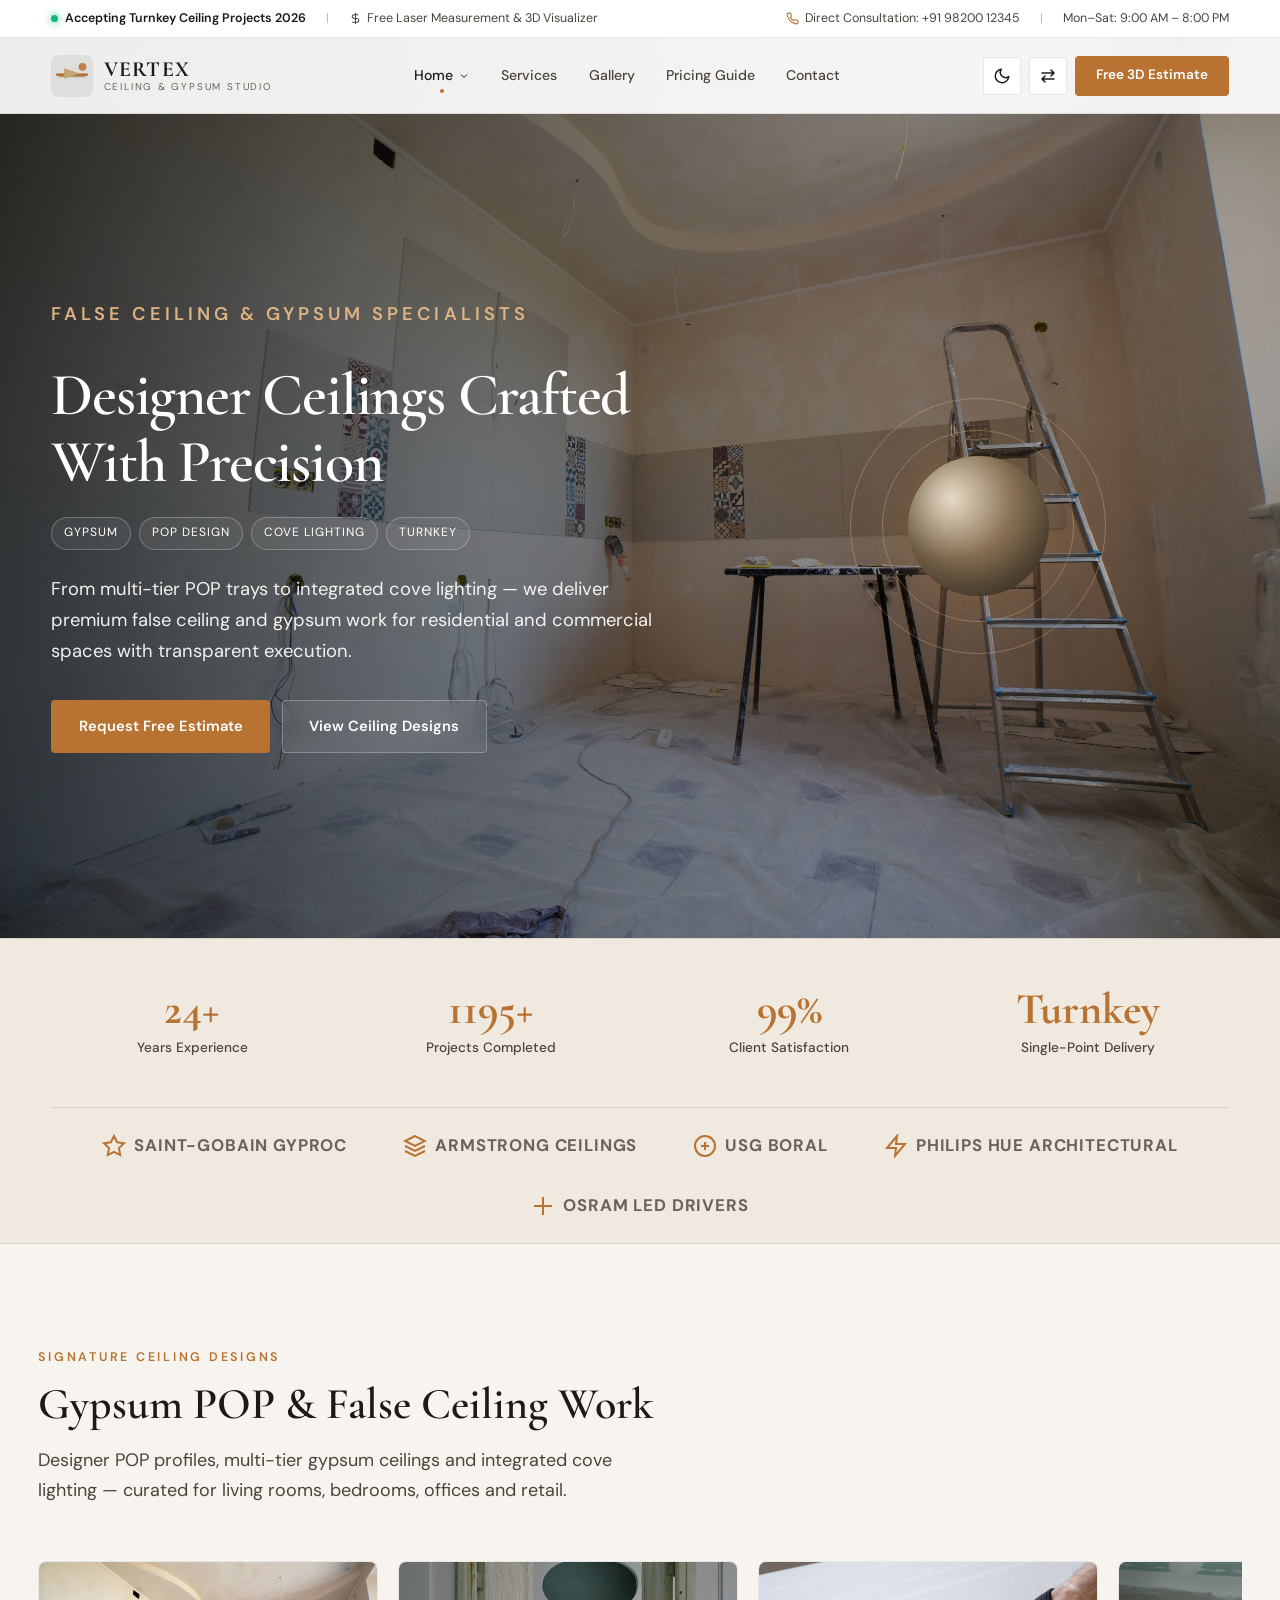
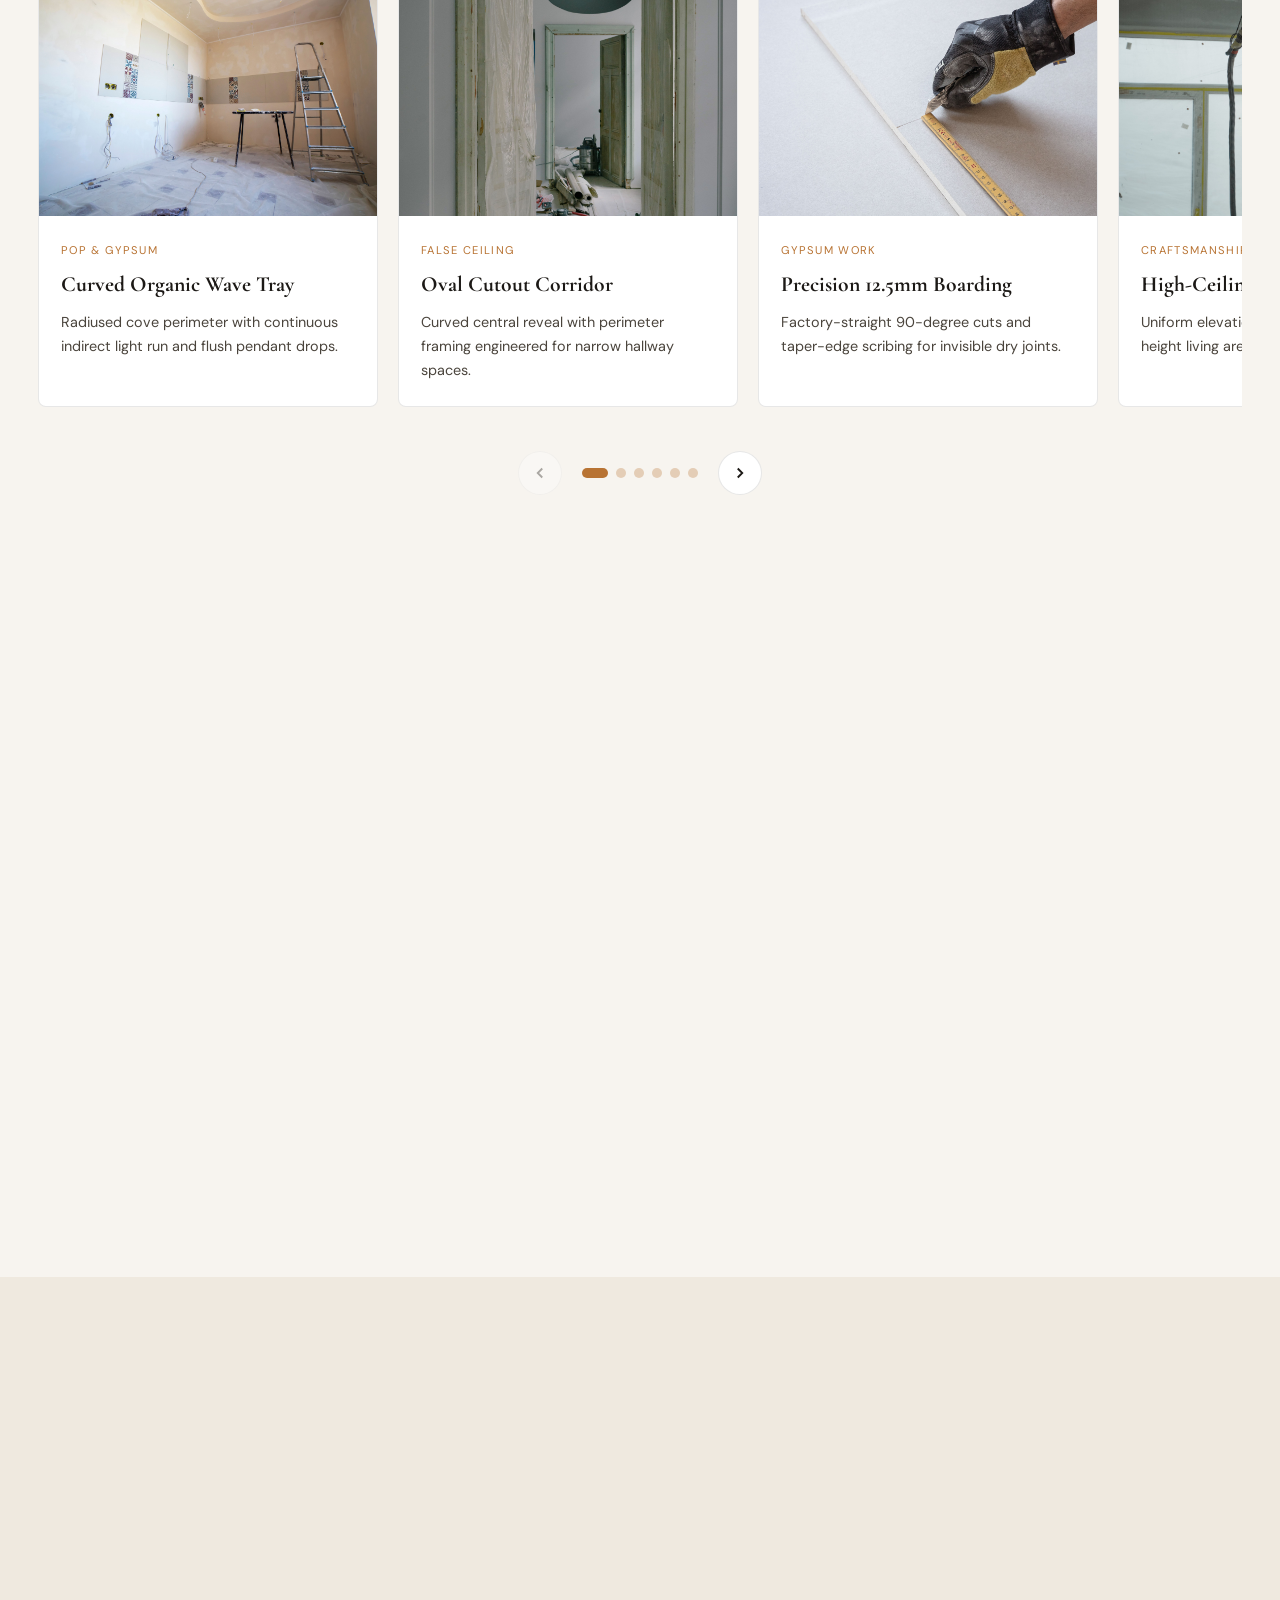
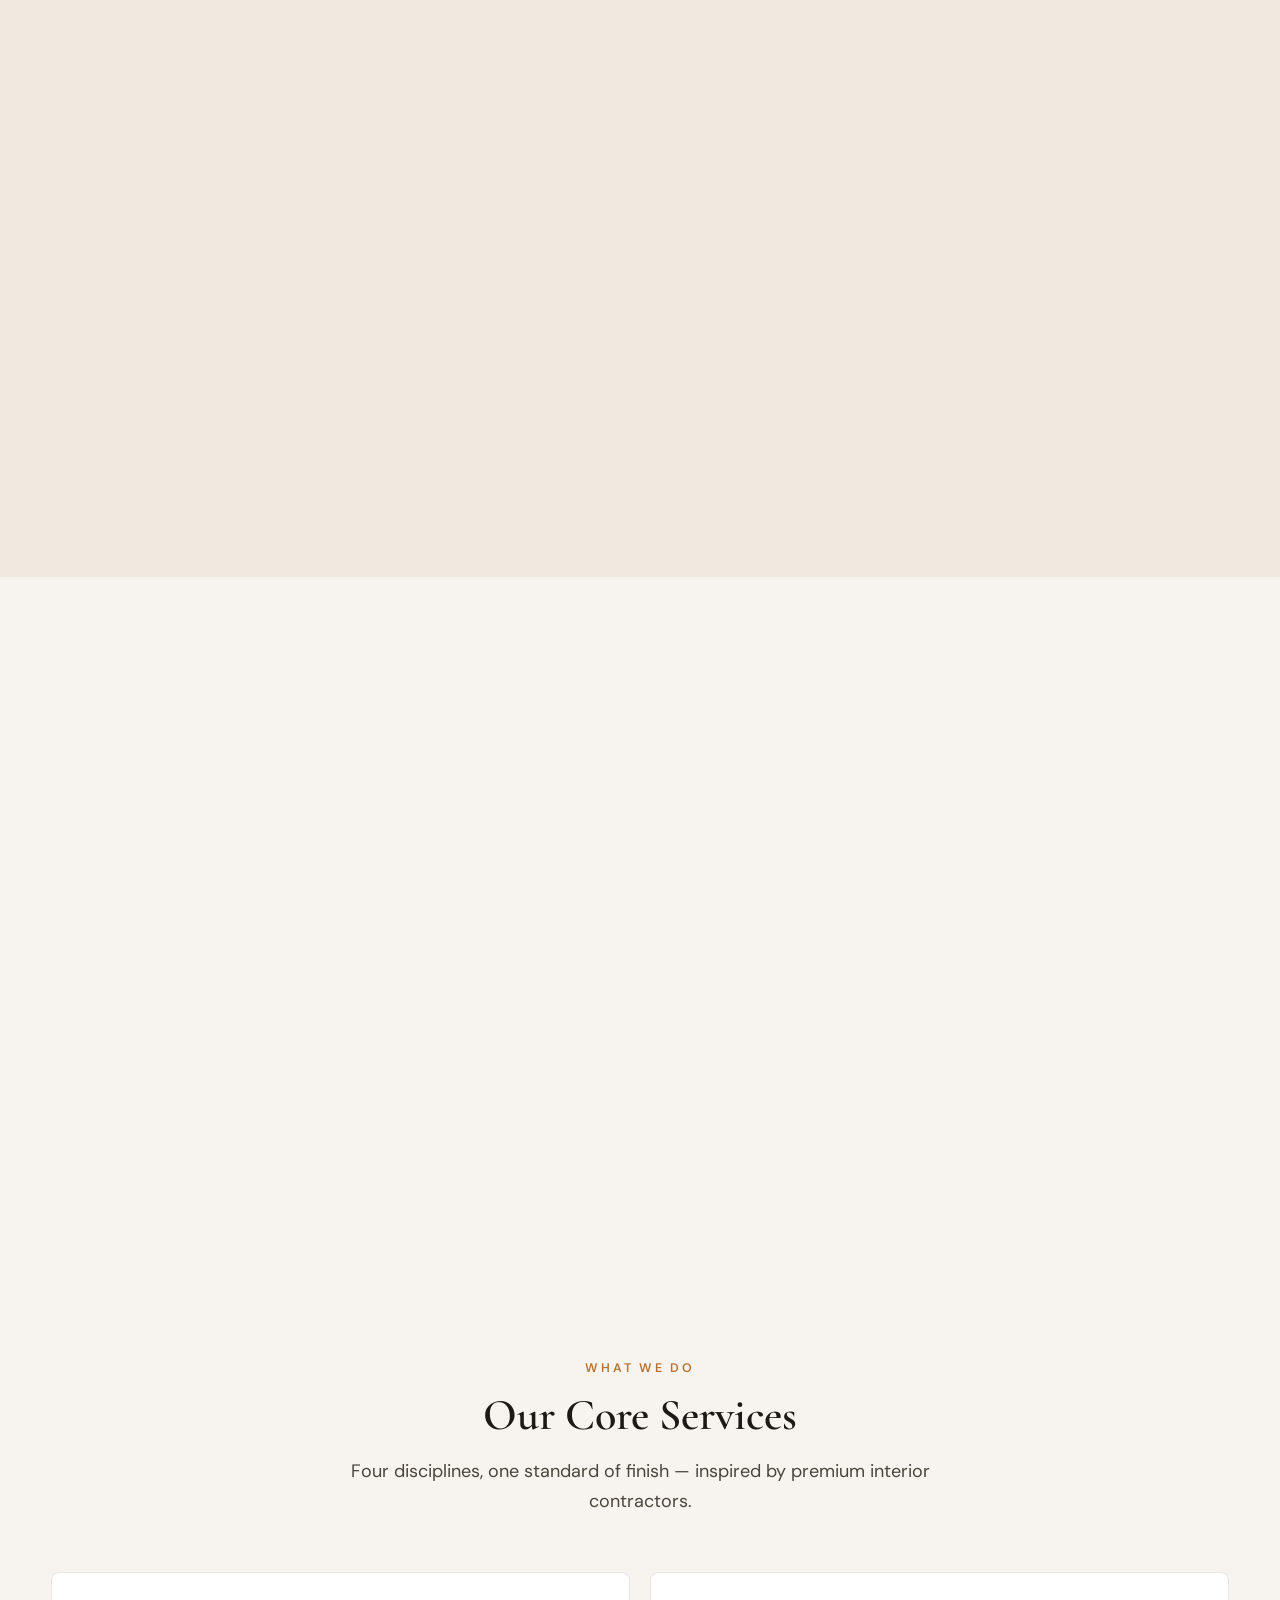
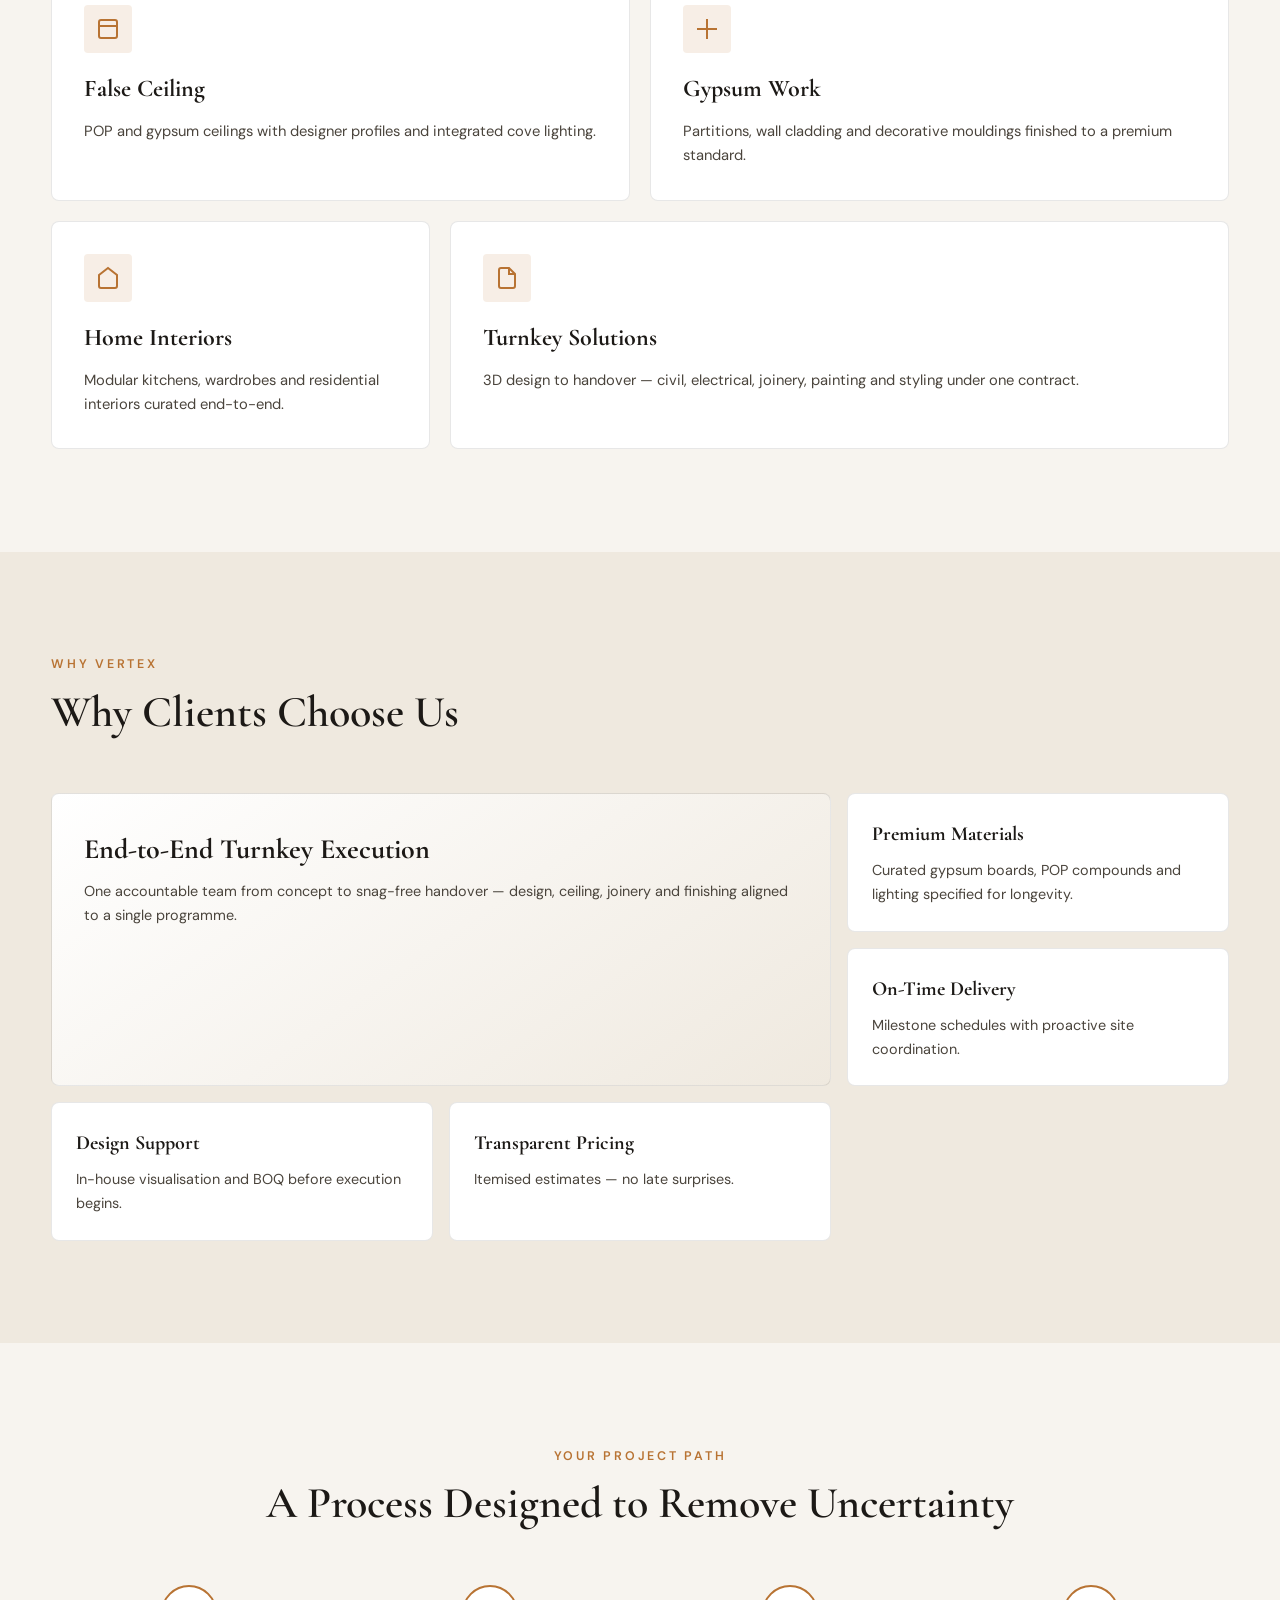
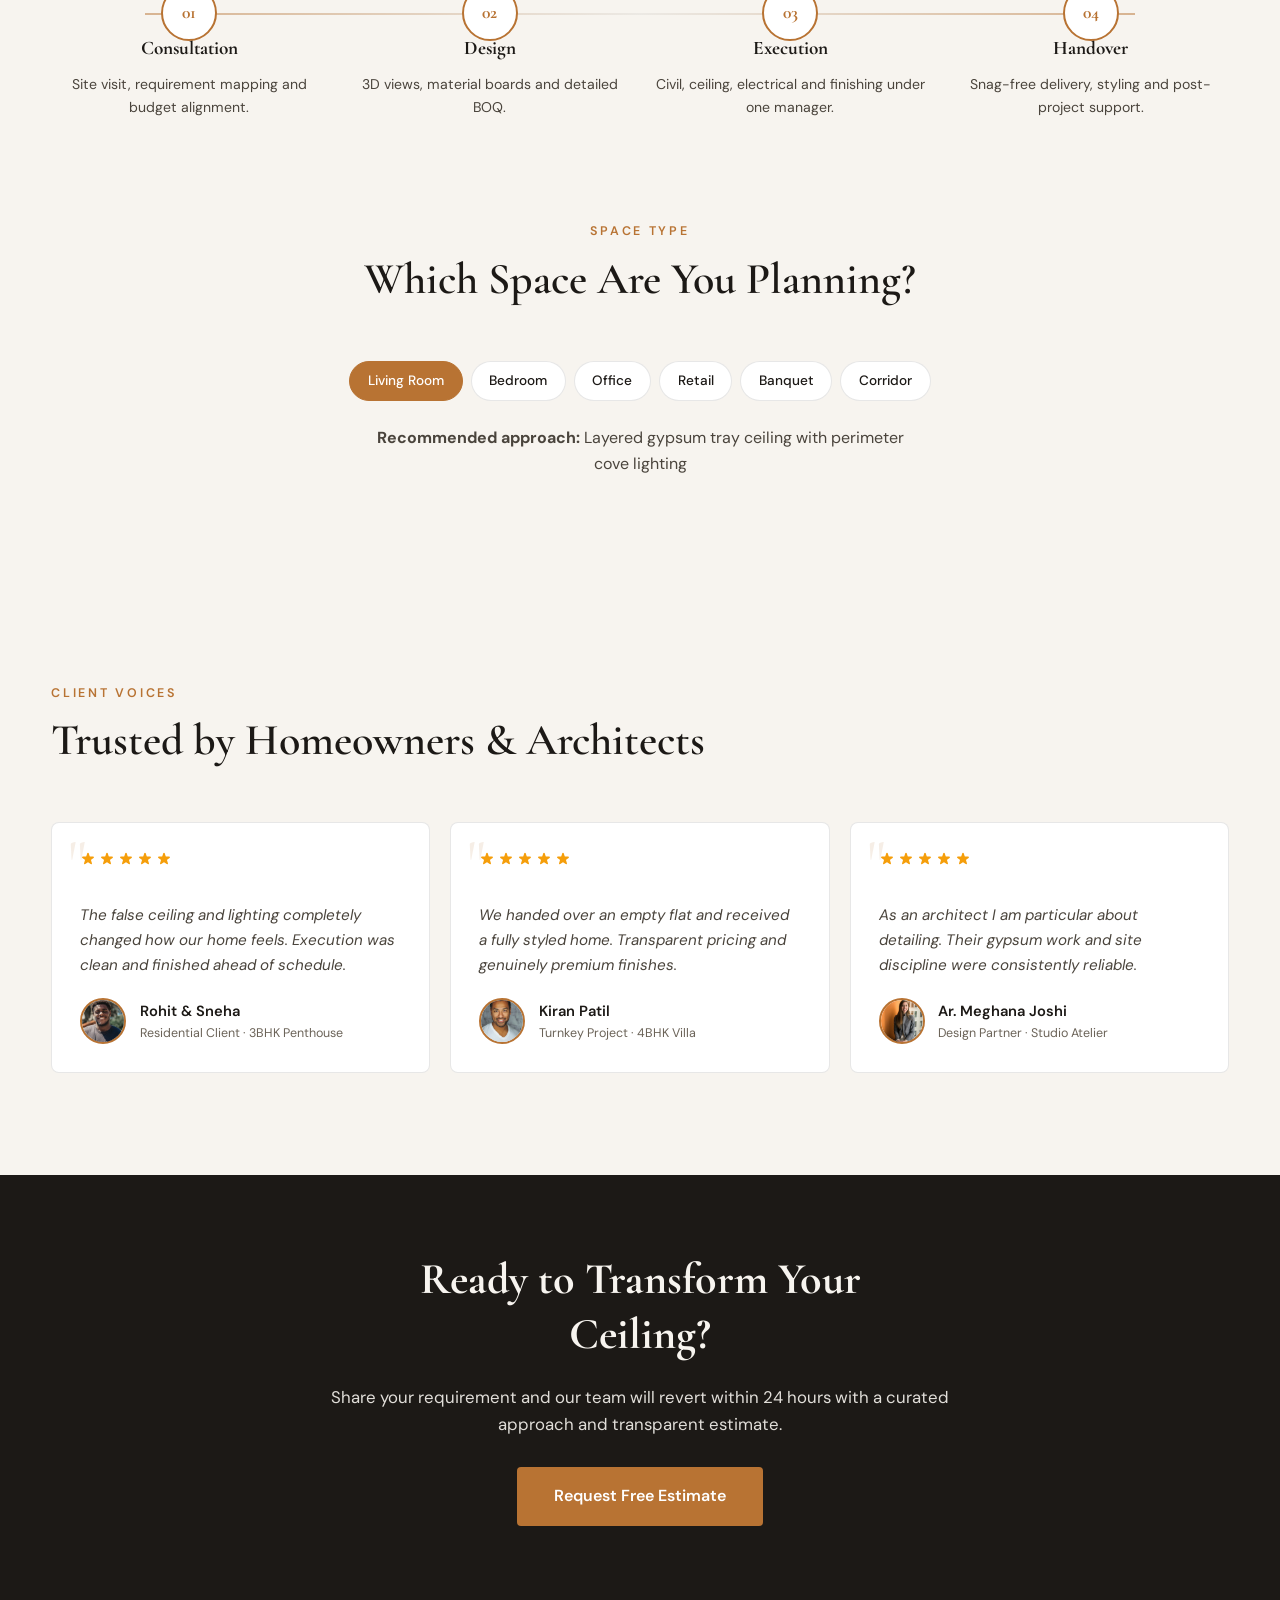
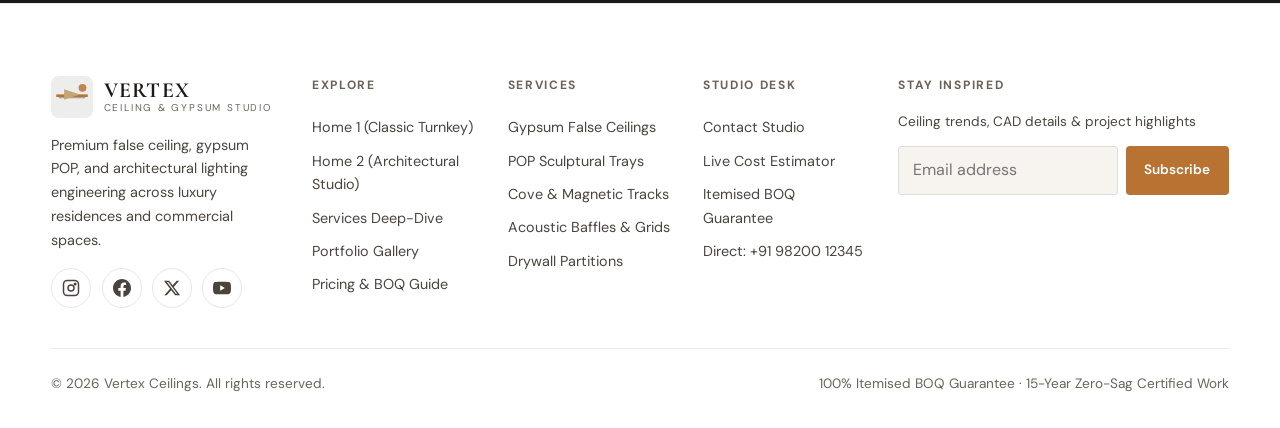
==== commit 4f6d5a01: "Update website with author portraits, distinct bedroom ceiling photo, contact icons and map, interac" ====
--- a/index.html
+++ b/index.html
@@ -212,6 +212,24 @@
             <img src="assets/IMAGE/1 (27).jpg" alt="Applying joint compound over paper tape on drywall seam" loading="lazy" width="800" height="600" />
             <div class="design-card-body"><span class="design-tag">Finishing</span><h3>Level-5 Feather Skim</h3><p>Three-coat polymer jointing system delivering mirror-smooth seam transitions.</p></div>
           </article>
+        </div>
+
+        <!-- Interactive Slider Controls for Mobile, 768px, and 1024px -->
+        <div class="slider-controls" aria-label="Designs slider navigation">
+          <button type="button" class="slider-arrow prev" data-slider-prev="designs" aria-label="Previous design slide">
+            <svg viewBox="0 0 24 24" fill="none" stroke="currentColor" stroke-width="2.5"><path d="M15 18l-6-6 6-6"/></svg>
+          </button>
+          <div class="slider-dots" data-slider-dots="designs" role="tablist" aria-label="Slide indicators">
+            <button type="button" class="slider-dot active" data-slide-to="0" aria-label="Slide 1" role="tab"></button>
+            <button type="button" class="slider-dot" data-slide-to="1" aria-label="Slide 2" role="tab"></button>
+            <button type="button" class="slider-dot" data-slide-to="2" aria-label="Slide 3" role="tab"></button>
+            <button type="button" class="slider-dot" data-slide-to="3" aria-label="Slide 4" role="tab"></button>
+            <button type="button" class="slider-dot" data-slide-to="4" aria-label="Slide 5" role="tab"></button>
+            <button type="button" class="slider-dot" data-slide-to="5" aria-label="Slide 6" role="tab"></button>
+          </div>
+          <button type="button" class="slider-arrow next" data-slider-next="designs" aria-label="Next design slide">
+            <svg viewBox="0 0 24 24" fill="none" stroke="currentColor" stroke-width="2.5"><path d="M9 18l6-6-6-6"/></svg>
+          </button>
         </div>
       </div>
     </section>
@@ -449,7 +467,7 @@
             </div>
             <blockquote>The false ceiling and lighting completely changed how our home feels. Execution was clean and finished ahead of schedule.</blockquote>
             <figcaption class="testimonial-profile">
-              <img src="assets/IMAGE/avatar-1.svg" class="testimonial-avatar" alt="Rohit &amp; Sneha" width="46" height="46" loading="lazy" />
+              <img src="assets/IMAGE/author-1.jpg" class="testimonial-avatar" alt="Rohit &amp; Sneha" width="46" height="46" loading="lazy" />
               <div>
                 <p class="testimonial-author">Rohit &amp; Sneha</p>
                 <p class="testimonial-role">Residential Client · 3BHK Penthouse</p>
@@ -466,7 +484,7 @@
             </div>
             <blockquote>We handed over an empty flat and received a fully styled home. Transparent pricing and genuinely premium finishes.</blockquote>
             <figcaption class="testimonial-profile">
-              <img src="assets/IMAGE/avatar-2.svg" class="testimonial-avatar" alt="Kiran Patil" width="46" height="46" loading="lazy" />
+              <img src="assets/IMAGE/author-2.jpg" class="testimonial-avatar" alt="Kiran Patil" width="46" height="46" loading="lazy" />
               <div>
                 <p class="testimonial-author">Kiran Patil</p>
                 <p class="testimonial-role">Turnkey Project · 4BHK Villa</p>
@@ -483,7 +501,7 @@
             </div>
             <blockquote>As an architect I am particular about detailing. Their gypsum work and site discipline were consistently reliable.</blockquote>
             <figcaption class="testimonial-profile">
-              <img src="assets/IMAGE/avatar-3.svg" class="testimonial-avatar" alt="Ar. Meghana Joshi" width="46" height="46" loading="lazy" />
+              <img src="assets/IMAGE/author-3.jpg" class="testimonial-avatar" alt="Ar. Meghana Joshi" width="46" height="46" loading="lazy" />
               <div>
                 <p class="testimonial-author">Ar. Meghana Joshi</p>
                 <p class="testimonial-role">Design Partner · Studio Atelier</p>
--- a/assets/css/style.css
+++ b/assets/css/style.css
@@ -955,6 +955,71 @@
   color: var(--text-secondary);
 }
 
+/* Slider Controls for Designs Section on mobile, 768px, 1024px */
+.slider-controls {
+  display: flex;
+  align-items: center;
+  justify-content: center;
+  gap: 1.25rem;
+  margin-top: 1.75rem;
+}
+
+.slider-arrow {
+  width: 44px;
+  height: 44px;
+  border-radius: 50%;
+  border: 1px solid var(--border);
+  background: var(--bg-elevated);
+  color: var(--text-primary);
+  display: inline-flex;
+  align-items: center;
+  justify-content: center;
+  cursor: pointer;
+  transition: all var(--transition);
+  box-shadow: var(--shadow-sm);
+  padding: 0;
+}
+
+.slider-arrow svg {
+  width: 18px;
+  height: 18px;
+}
+
+.slider-arrow:hover:not(:disabled) {
+  background: var(--accent);
+  color: #fff;
+  border-color: var(--accent);
+  transform: scale(1.06);
+}
+
+.slider-arrow:disabled {
+  opacity: 0.35;
+  cursor: not-allowed;
+}
+
+.slider-dots {
+  display: flex;
+  align-items: center;
+  gap: 0.5rem;
+}
+
+.slider-dot {
+  width: 10px;
+  height: 10px;
+  border-radius: 50%;
+  border: none;
+  background: var(--border-strong, rgba(184, 115, 51, 0.3));
+  cursor: pointer;
+  padding: 0;
+  transition: all var(--transition);
+}
+
+.slider-dot.active {
+  width: 26px;
+  border-radius: 6px;
+  background: var(--accent);
+}
+
 .design-tag {
   display: inline-block;
   font-size: 0.7rem;
@@ -1551,19 +1616,87 @@
 }
 
 .contact-info-item {
-  margin-bottom: 1.5rem;
-}
-
-.contact-info-item h3 {
-  font-size: 0.75rem;
-  letter-spacing: 0.15em;
+  display: flex;
+  align-items: flex-start;
+  gap: 1rem;
+  margin-bottom: 1.6rem;
+}
+
+.contact-icon-box {
+  width: 44px;
+  height: 44px;
+  border-radius: var(--radius);
+  background: var(--accent-soft);
+  color: var(--accent);
+  display: inline-flex;
+  align-items: center;
+  justify-content: center;
+  flex-shrink: 0;
+  border: 1px solid rgba(184, 115, 51, 0.25);
+  transition: all var(--transition);
+}
+
+.contact-info-item:hover .contact-icon-box {
+  background: var(--accent);
+  color: #fff;
+  transform: translateY(-2px);
+  box-shadow: 0 4px 12px rgba(184, 115, 51, 0.25);
+}
+
+.contact-info-content {
+  flex: 1;
+}
+
+.contact-info-content h3 {
+  font-size: 0.76rem;
+  letter-spacing: 0.12em;
   text-transform: uppercase;
   color: var(--accent);
   margin-bottom: 0.35rem;
-}
-
-.contact-info-item p {
+  font-weight: 700;
+}
+
+.contact-info-content p {
   color: var(--text-secondary);
+  font-size: 0.92rem;
+  line-height: 1.55;
+  margin: 0;
+}
+
+.contact-social-btn {
+  display: flex;
+  align-items: center;
+  gap: 0.65rem;
+  padding: 0.65rem 0.85rem;
+  border: 1px solid var(--border);
+  border-radius: var(--radius);
+  color: var(--text-primary);
+  text-decoration: none;
+  font-size: 0.85rem;
+  font-weight: 500;
+  background: var(--bg-secondary);
+  transition: all var(--transition);
+}
+
+.contact-social-btn:hover {
+  border-color: var(--accent);
+  color: var(--accent);
+  background: var(--accent-soft);
+  transform: translateY(-2px);
+  box-shadow: var(--shadow-sm);
+}
+
+.contact-social-btn.whatsapp-btn:hover {
+  border-color: #10b981;
+  background: rgba(16, 185, 129, 0.15);
+}
+
+.contact-map-wrapper iframe {
+  filter: contrast(1.02);
+}
+
+[data-theme='dark'] .contact-map-wrapper iframe {
+  filter: invert(90%) hue-rotate(180deg) brightness(95%) contrast(90%);
 }
 
 .form-card {
@@ -2206,6 +2339,71 @@
     margin-left: auto !important;
     margin-right: auto !important;
   }
+
+  /* Home 2 Hero Section Centering on Mobile & 768px */
+  .hero-arch-intro {
+    text-align: center !important;
+    display: flex !important;
+    flex-direction: column !important;
+    align-items: center !important;
+    margin-left: auto !important;
+    margin-right: auto !important;
+    width: 100% !important;
+  }
+
+  .hero-arch-intro .hero-pill-badge {
+    margin-left: auto !important;
+    margin-right: auto !important;
+    align-self: center !important;
+  }
+
+  .hero-arch-intro .display-heading {
+    text-align: center !important;
+    margin-left: auto !important;
+    margin-right: auto !important;
+  }
+
+  .hero-arch-intro .section-lead {
+    text-align: center !important;
+    margin-left: auto !important;
+    margin-right: auto !important;
+  }
+
+  .hero-arch-intro .hero-actions,
+  .hero-actions {
+    display: flex !important;
+    flex-wrap: wrap !important;
+    justify-content: center !important;
+    align-items: center !important;
+    margin-left: auto !important;
+    margin-right: auto !important;
+    width: 100% !important;
+    gap: 0.75rem !important;
+  }
+
+  .hero-arch-intro .hero-actions .btn,
+  .hero-actions .btn {
+    text-align: center !important;
+    justify-content: center !important;
+  }
+
+  .hero-arch-intro > div:last-child {
+    justify-content: center !important;
+    text-align: center !important;
+    margin-left: auto !important;
+    margin-right: auto !important;
+  }
+}
+
+@media (max-width: 640px) {
+  .hero-arch-intro .hero-actions {
+    flex-direction: column !important;
+    align-items: center !important;
+  }
+  .hero-arch-intro .hero-actions .btn {
+    width: 100% !important;
+    max-width: 340px !important;
+  }
 }
 
 @media (min-width: 1025px) {
@@ -3297,6 +3495,8 @@
   .testimonials-grid > *:last-child:nth-child(odd),
   .testimonials-grid > .testimonial-card:nth-child(3):last-child,
   .testimonials-grid > .testimonial-card:last-child:nth-child(odd),
+  .gallery-masonry > *:last-child:nth-child(odd),
+  .gallery-masonry > figure:last-child:nth-child(odd),
   .card-center-1024 {
     grid-column: 1 / -1 !important;
     max-width: 520px !important;
